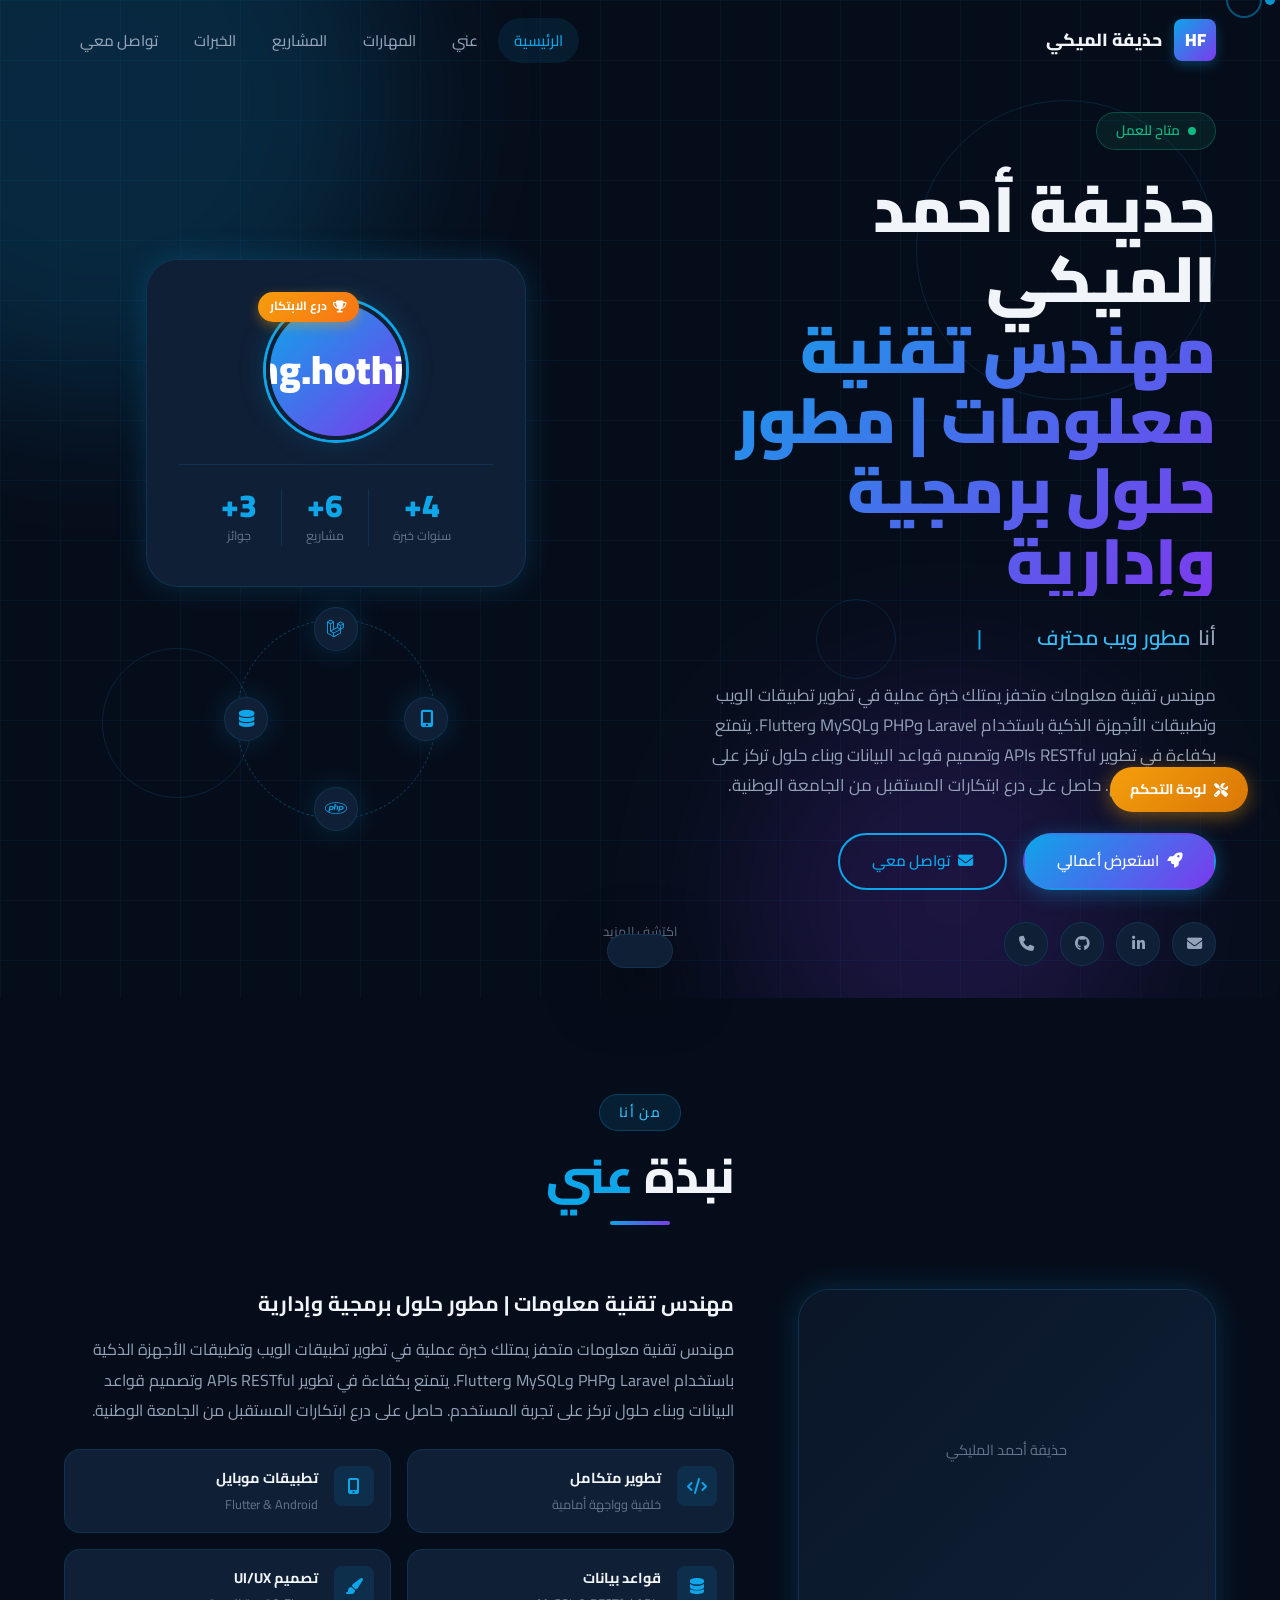
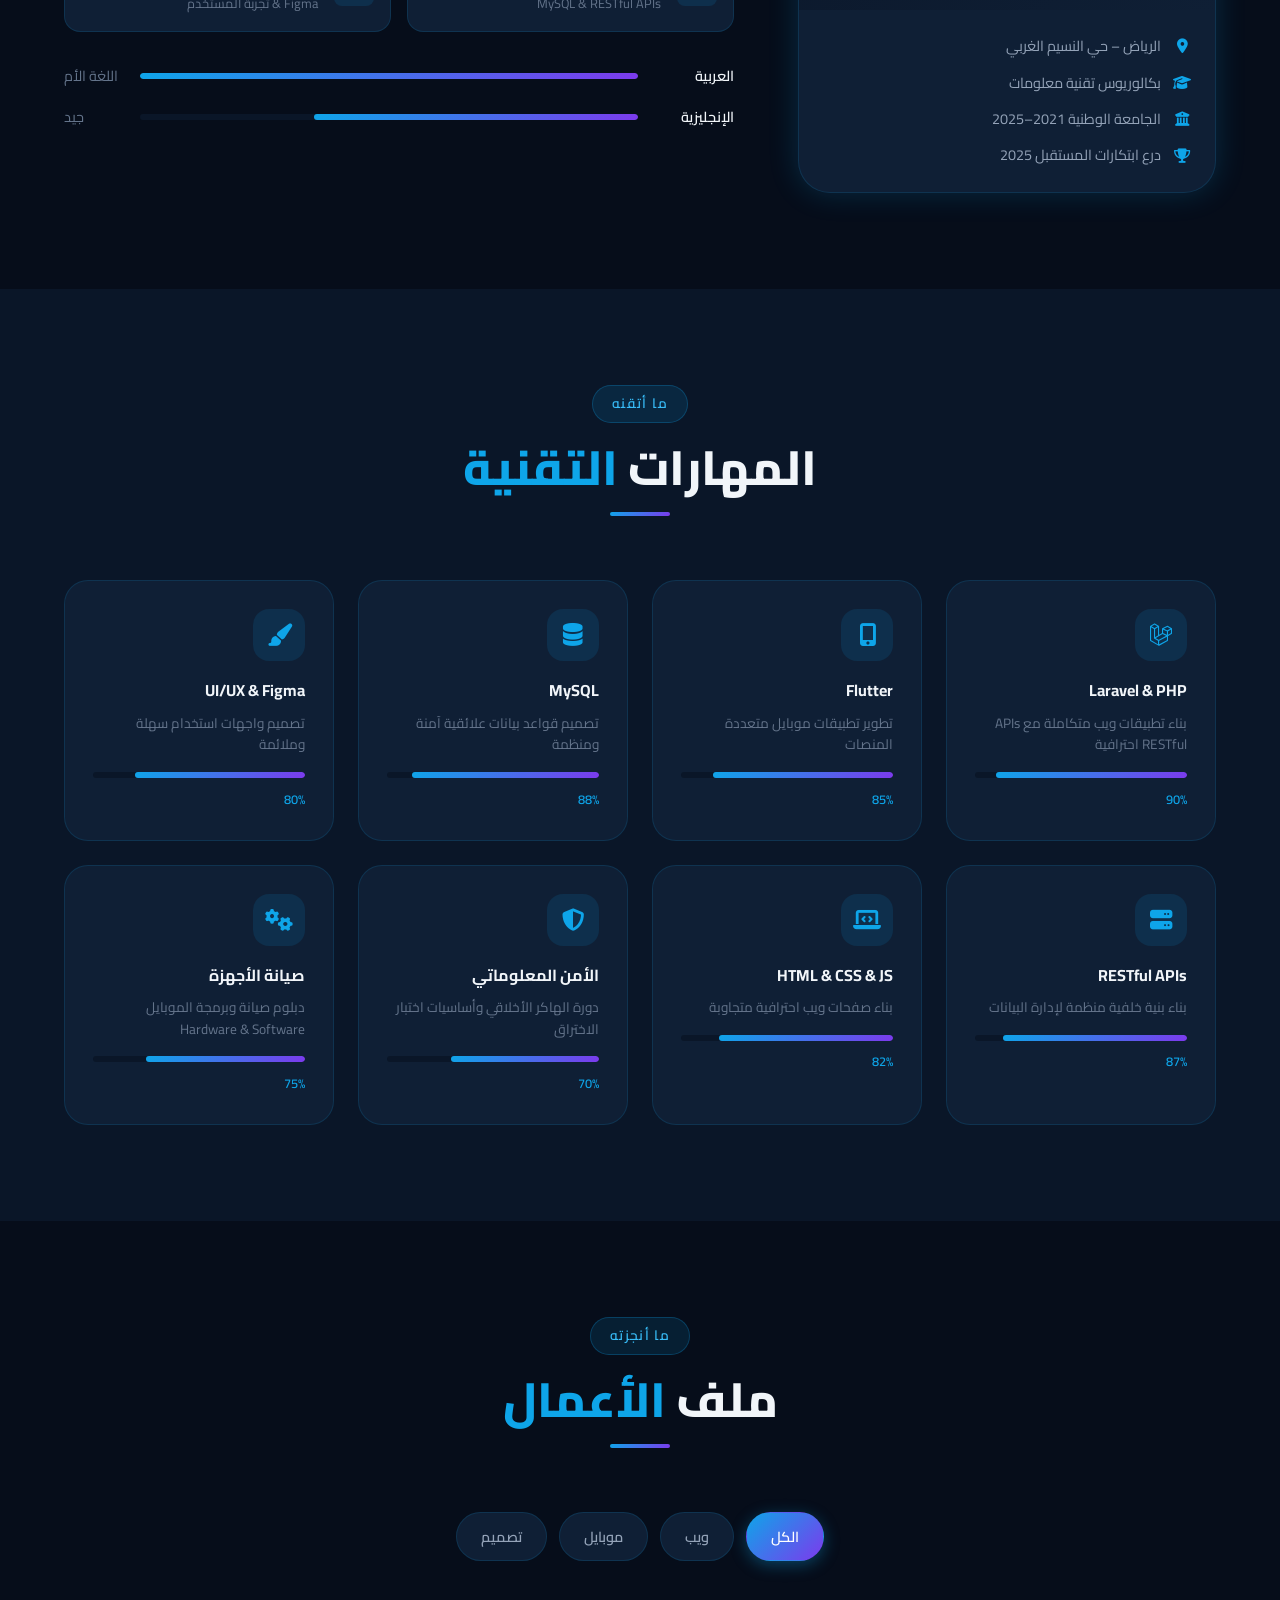
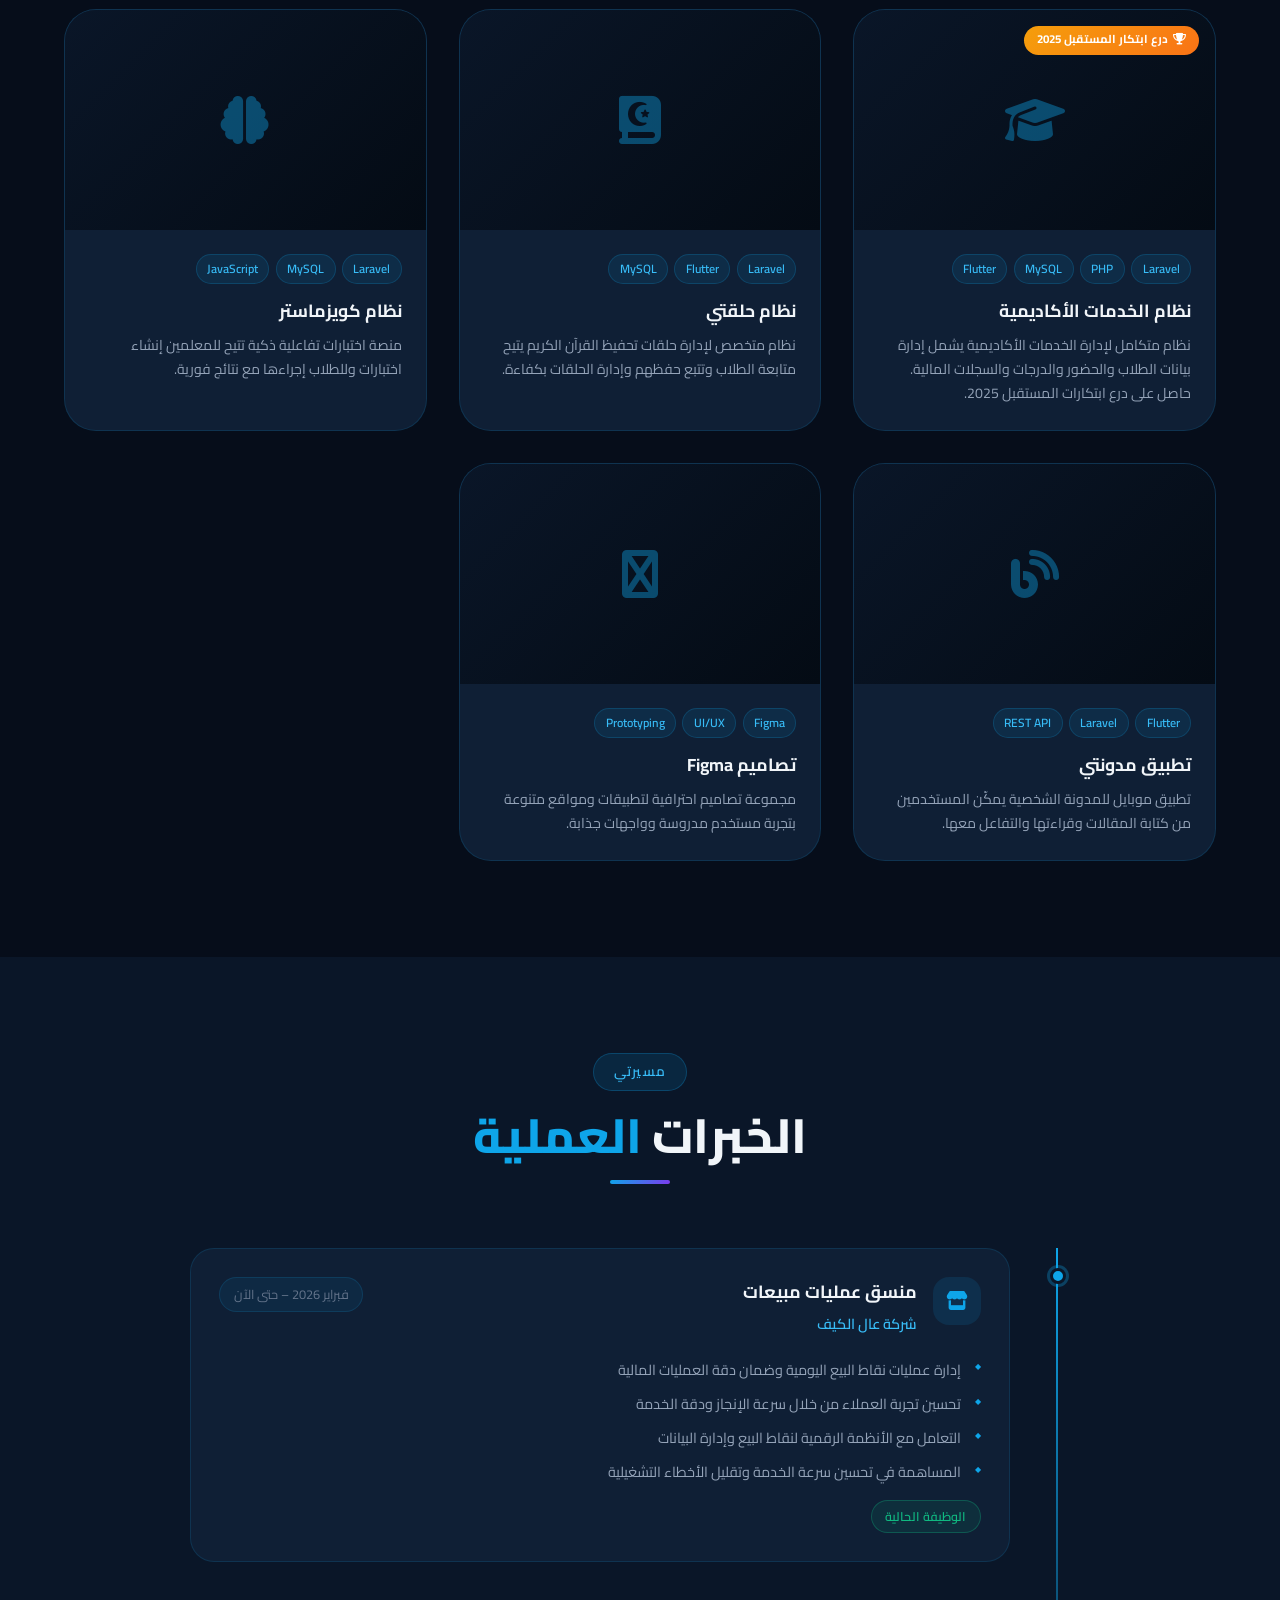
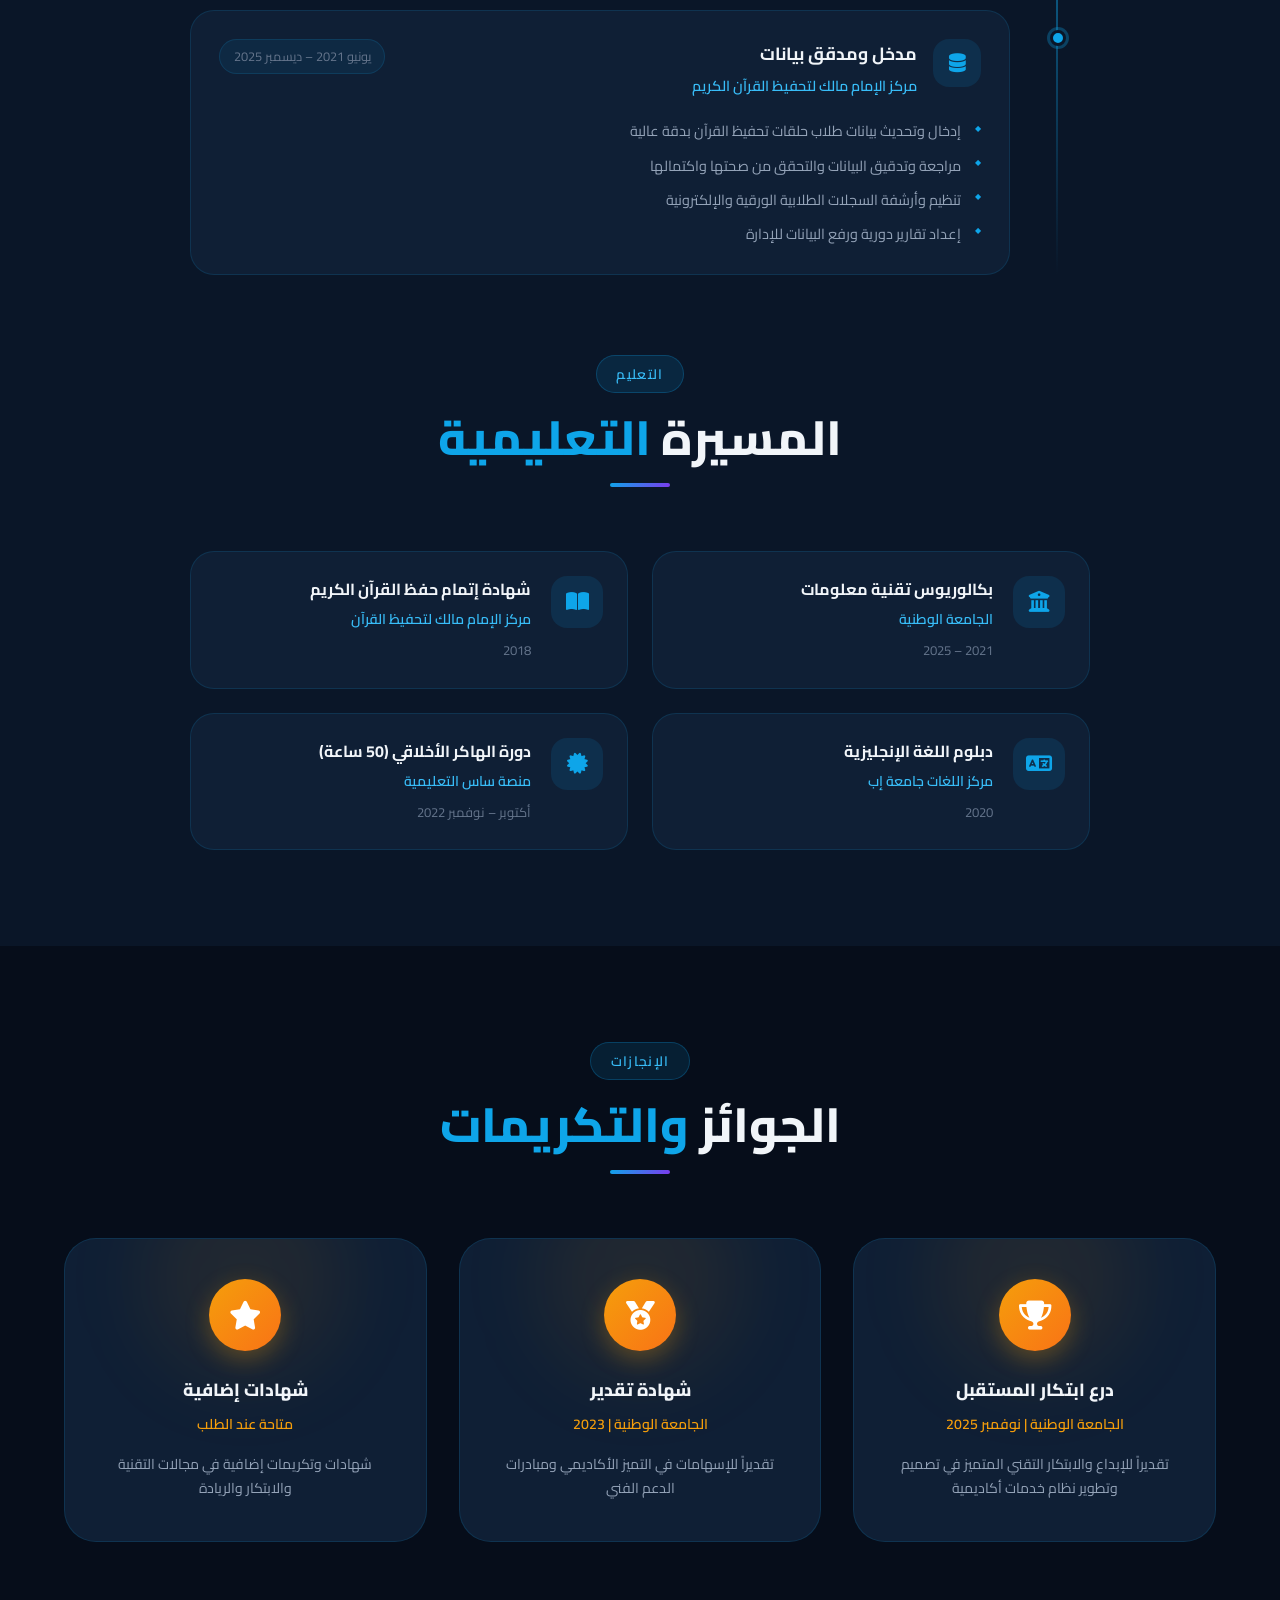
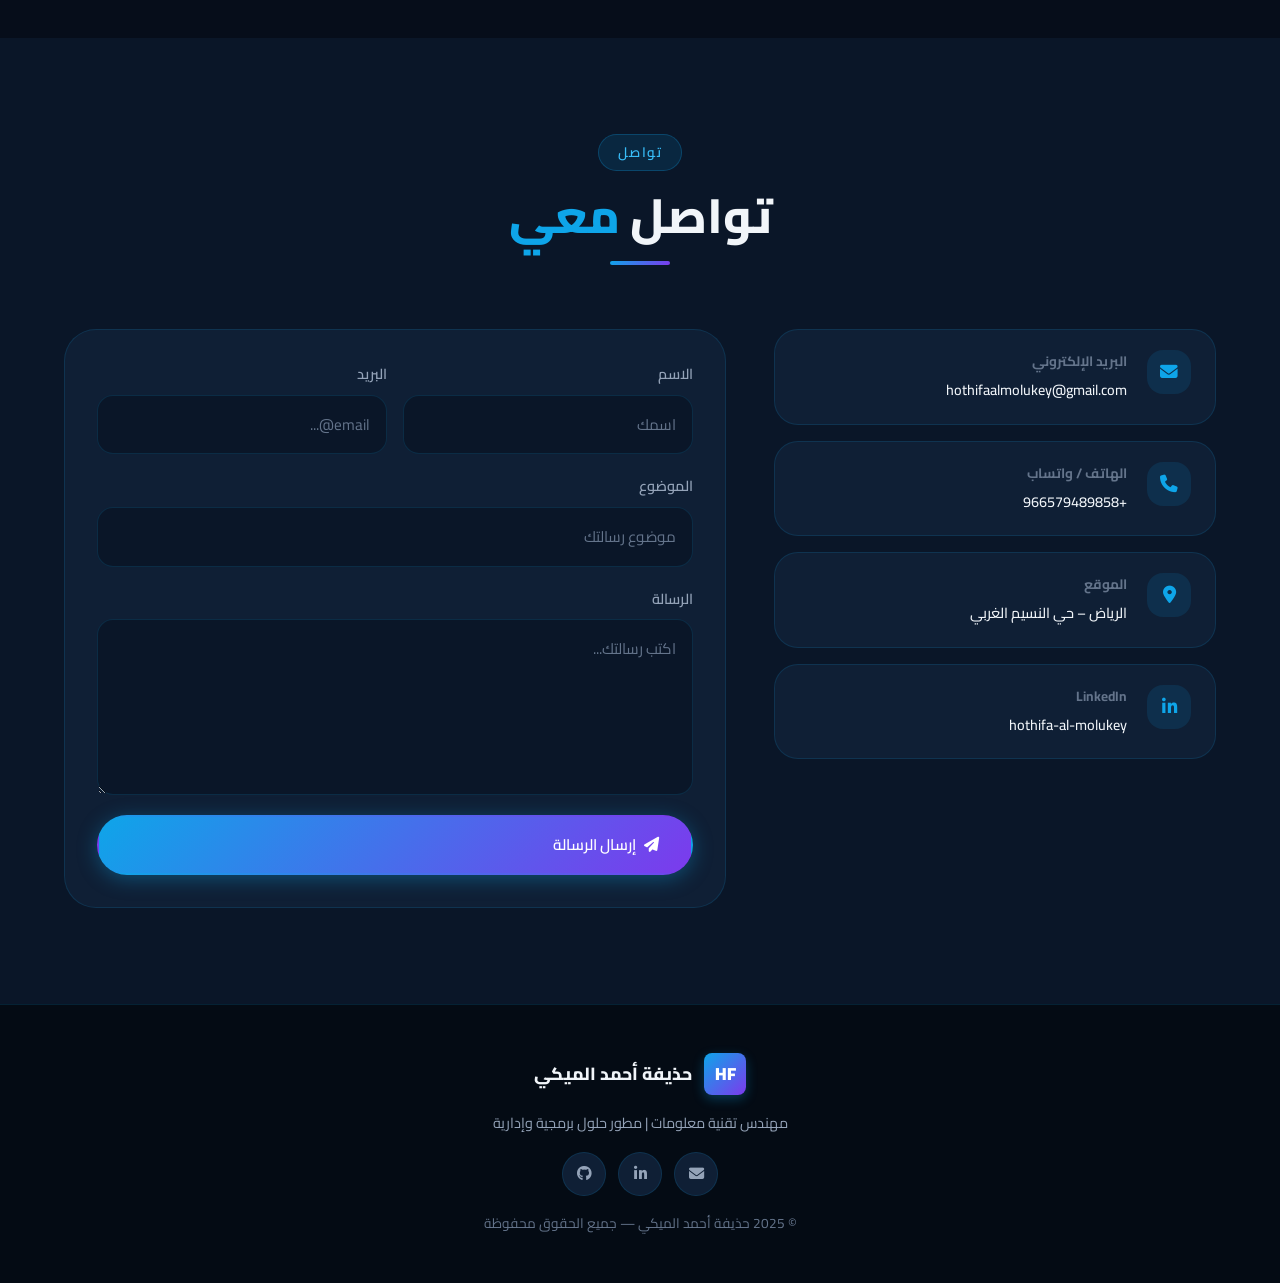
==== index.html @ 49a82dc6 "Update index.html" ====
<!DOCTYPE html>
<html lang="ar" dir="rtl">
<head>
  <meta charset="UTF-8" />
  <meta name="viewport" content="width=device-width, initial-scale=1.0" />
  <title>حذيفة أحمد الميكي | مهندس تقنية معلومات</title>
  <meta name="description" content="مهندس تقنية معلومات — مطور Laravel وFlutter وMySQL" />
  <link rel="preconnect" href="https://fonts.googleapis.com">
  <link rel="preconnect" href="https://fonts.gstatic.com" crossorigin>
  <link href="https://fonts.googleapis.com/css2?family=Cairo:wght@300;400;500;600;700;900&family=Tajawal:wght@300;400;500;700;800&display=swap" rel="stylesheet">
  <link rel="stylesheet" href="https://cdnjs.cloudflare.com/ajax/libs/font-awesome/6.5.0/css/all.min.css" />
  <link rel="stylesheet" href="css/reset.css" />
  <link rel="stylesheet" href="css/variables.css" />
  <link rel="stylesheet" href="css/layout.css" />
  <link rel="stylesheet" href="css/components.css" />
  <link rel="stylesheet" href="css/animations.css" />
  <link rel="stylesheet" href="css/responsive.css" />
</head>
<body>

<div class="cursor" id="cursor"></div>
<div class="cursor-follower" id="cursorFollower"></div>

<div class="loader" id="loader">
  <div class="loader-inner">
    <div class="loader-logo">Eng.Hothifa Almolukey</div>
    <div class="loader-bar"><div class="loader-progress"></div></div>
    <p class="loader-text">جاري التحميل...</p>
  </div>
</div>

<!-- NAVBAR -->
<nav class="navbar" id="navbar">
  <div class="nav-container">
    <a href="#home" class="nav-logo">
      <span class="logo-icon">HF</span>
      <span class="logo-text">حذيفة الميكي</span>
    </a>
    <ul class="nav-links" id="navLinks">
      <li><a href="#home"       class="nav-link active" data-section="home">الرئيسية</a></li>
      <li><a href="#about"      class="nav-link" data-section="about">عني</a></li>
      <li><a href="#skills"     class="nav-link" data-section="skills">المهارات</a></li>
      <li><a href="#projects"   class="nav-link" data-section="projects">المشاريع</a></li>
      <li><a href="#experience" class="nav-link" data-section="experience">الخبرات</a></li>
      <li><a href="#contact"    class="nav-link" data-section="contact">تواصل معي</a></li>
    </ul>
    <button class="hamburger" id="hamburger" aria-label="القائمة">
      <span></span><span></span><span></span>
    </button>
  </div>
</nav>

<!-- HERO -->
<section class="hero" id="home">
  <div class="hero-bg">
    <div class="hero-grid"></div>
    <div class="hero-glow glow-1"></div>
    <div class="hero-glow glow-2"></div>
    <div class="floating-shapes">
      <div class="shape shape-1"></div><div class="shape shape-2"></div><div class="shape shape-3"></div>
    </div>
  </div>
  <div class="hero-content container">
    <div class="hero-text">
      <div class="hero-badge reveal-up"><span class="badge-dot"></span> متاح للعمل</div>
      <h1 class="hero-title reveal-up delay-1">
        <span id="heroName">حذيفة أحمد المليكي</span><br/>
        <span class="title-accent" id="heroTitle">مهندس تقنية معلومات</span>
      </h1>
      <div class="hero-role reveal-up delay-2">
        <span class="role-prefix">أنا</span>
        <span class="role-text" id="typedText"></span>
        <span class="role-cursor">|</span>
      </div>
      <p class="hero-desc reveal-up delay-3" id="heroBio">مهندس تقنية معلومات متحفز...</p>
      <div class="hero-actions reveal-up delay-4">
        <a href="#projects" class="btn btn-primary"><i class="fas fa-rocket"></i> استعرض أعمالي</a>
        <a href="#contact"  class="btn btn-outline"><i class="fas fa-envelope"></i> تواصل معي</a>
      </div>
      <div class="hero-socials reveal-up delay-5">
        <a id="heroEmailLink" href="#" class="social-link" title="البريد"><i class="fas fa-envelope"></i></a>
        <a id="heroLinkedIn"  href="#" class="social-link" target="_blank" title="LinkedIn"><i class="fab fa-linkedin-in"></i></a>
        <a href="https://github.com/Hothifa2001" class="social-link" target="_blank" title="GitHub"><i class="fab fa-github"></i></a>
        <a id="heroPhoneLink" href="#" class="social-link" title="الهاتف"><i class="fas fa-phone"></i></a>
      </div>
    </div>
    <div class="hero-visual reveal-right delay-2">
      <div class="profile-card">
        <div class="profile-photo-wrapper">
          <div class="profile-photo" id="profilePhoto">
            <span class="profile-initials">Eng.hothifa</span>
          </div>
          <div class="profile-badge-award"><i class="fas fa-trophy"></i><span>درع الابتكار</span></div>
        </div>
        <div class="profile-card-info">
          <div class="stat-item"><span class="stat-num" data-count="exp">0</span><span class="stat-label">سنوات خبرة</span></div>
          <div class="stat-divider"></div>
          <div class="stat-item"><span class="stat-num" data-count="proj">0</span><span class="stat-label">مشاريع</span></div>
          <div class="stat-divider"></div>
          <div class="stat-item"><span class="stat-num" data-count="aw">0</span><span class="stat-label">جوائز</span></div>
        </div>
      </div>
      <div class="tech-orbit">
        <div class="orbit-ring">
          <div class="orbit-item" style="--i:0"><i class="fab fa-laravel"></i></div>
          <div class="orbit-item" style="--i:1"><i class="fas fa-mobile-alt"></i></div>
          <div class="orbit-item" style="--i:2"><i class="fab fa-php"></i></div>
          <div class="orbit-item" style="--i:3"><i class="fas fa-database"></i></div>
        </div>
      </div>
    </div>
  </div>
  <a href="#about" class="scroll-down"><span>اكتشف المزيد</span><i class="fas fa-chevron-down"></i></a>
</section>

<!-- ABOUT -->
<section class="about section" id="about">
  <div class="container">
    <div class="section-header reveal-up">
      <span class="section-tag">من أنا</span>
      <h2 class="section-title">نبذة <span class="accent">عني</span></h2>
      <div class="section-line"></div>
    </div>
    <div class="about-grid">
      <div class="about-image-col reveal-right">
        <div class="about-image-card">
          <div class="about-img-placeholder" id="aboutPhotoDisplay">
            <span>حذيفة أحمد المليكي</span>
          </div>
          <div class="about-card-info">
            <div class="info-row"><i class="fas fa-map-marker-alt"></i> <span id="aboutLocation">الرياض</span></div>
            <div class="info-row"><i class="fas fa-graduation-cap"></i> بكالوريوس تقنية معلومات</div>
            <div class="info-row"><i class="fas fa-university"></i> الجامعة الوطنية 2021–2025</div>
            <div class="info-row"><i class="fas fa-trophy"></i> درع ابتكارات المستقبل 2025</div>
          </div>
        </div>
      </div>
      <div class="about-text-col reveal-up">
        <h3 class="about-subtitle" id="aboutTitle">مهندس تقنية معلومات</h3>
        <p class="about-desc" id="aboutBio">...</p>
        <div class="about-highlights">
          <div class="highlight-item"><div class="highlight-icon"><i class="fas fa-code"></i></div><div><h4>تطوير متكامل</h4><p>خلفية وواجهة أمامية</p></div></div>
          <div class="highlight-item"><div class="highlight-icon"><i class="fas fa-mobile-alt"></i></div><div><h4>تطبيقات موبايل</h4><p>Flutter & Android</p></div></div>
          <div class="highlight-item"><div class="highlight-icon"><i class="fas fa-database"></i></div><div><h4>قواعد بيانات</h4><p>MySQL & RESTful APIs</p></div></div>
          <div class="highlight-item"><div class="highlight-icon"><i class="fas fa-paint-brush"></i></div><div><h4>تصميم UI/UX</h4><p>Figma & تجربة المستخدم</p></div></div>
        </div>
        <div class="about-languages">
          <div class="lang-item"><span>العربية</span><div class="lang-bar"><div class="lang-fill" style="width:100%"></div></div><span>اللغة الأم</span></div>
          <div class="lang-item"><span>الإنجليزية</span><div class="lang-bar"><div class="lang-fill" style="width:65%"></div></div><span>جيد</span></div>
        </div>
      </div>
    </div>
  </div>
</section>

<!-- SKILLS -->
<section class="skills section section-dark" id="skills">
  <div class="container">
    <div class="section-header reveal-up">
      <span class="section-tag">ما أتقنه</span>
      <h2 class="section-title">المهارات <span class="accent">التقنية</span></h2>
      <div class="section-line"></div>
    </div>
    <div class="skills-grid" id="skillsGrid"><!-- يُبنى ديناميكياً --></div>
  </div>
</section>

<!-- PROJECTS -->
<section class="projects section" id="projects">
  <div class="container">
    <div class="section-header reveal-up">
      <span class="section-tag">ما أنجزته</span>
      <h2 class="section-title">ملف <span class="accent">الأعمال</span></h2>
      <div class="section-line"></div>
    </div>
    <div class="projects-filter reveal-up">
      <button class="filter-btn active" data-filter="all">الكل</button>
      <button class="filter-btn" data-filter="web">ويب</button>
      <button class="filter-btn" data-filter="mobile">موبايل</button>
      <button class="filter-btn" data-filter="design">تصميم</button>
    </div>
    <div class="projects-grid" id="projectsGrid"><!-- يُبنى ديناميكياً --></div>
  </div>
</section>

<!-- EXPERIENCE -->
<section class="experience section section-dark" id="experience">
  <div class="container">
    <div class="section-header reveal-up">
      <span class="section-tag">مسيرتي</span>
      <h2 class="section-title">الخبرات <span class="accent">العملية</span></h2>
      <div class="section-line"></div>
    </div>
    <div class="timeline" id="timelineEl"><!-- يُبنى ديناميكياً --></div>
    <div class="section-header reveal-up" style="margin-top:5rem">
      <span class="section-tag">التعليم</span>
      <h2 class="section-title">المسيرة <span class="accent">التعليمية</span></h2>
      <div class="section-line"></div>
    </div>
    <div class="education-grid" id="educationGrid"><!-- يُبنى ديناميكياً --></div>
  </div>
</section>

<!-- AWARDS -->
<section class="awards section" id="awards">
  <div class="container">
    <div class="section-header reveal-up">
      <span class="section-tag">الإنجازات</span>
      <h2 class="section-title">الجوائز <span class="accent">والتكريمات</span></h2>
      <div class="section-line"></div>
    </div>
    <div class="awards-grid" id="awardsGrid"><!-- يُبنى ديناميكياً --></div>
  </div>
</section>

<!-- CONTACT -->
<section class="contact section section-dark" id="contact">
  <div class="container">
    <div class="section-header reveal-up">
      <span class="section-tag">تواصل</span>
      <h2 class="section-title">تواصل <span class="accent">معي</span></h2>
      <div class="section-line"></div>
    </div>
    <div class="contact-grid">
      <div class="contact-info reveal-right">
        <div class="contact-card">
          <a id="contactEmailLink" href="#" class="contact-item">
            <div class="contact-item-icon"><i class="fas fa-envelope"></i></div>
            <div><h4>البريد الإلكتروني</h4><span id="contactEmail">—</span></div>
          </a>
          <a id="contactPhoneLink" href="#" class="contact-item">
            <div class="contact-item-icon"><i class="fas fa-phone"></i></div>
            <div><h4>الهاتف / واتساب</h4><span id="contactPhone">—</span></div>
          </a>
          <div class="contact-item">
            <div class="contact-item-icon"><i class="fas fa-map-marker-alt"></i></div>
            <div><h4>الموقع</h4><span id="contactLocation">—</span></div>
          </div>
          <a id="contactLinkedIn" href="#" target="_blank" class="contact-item">
            <div class="contact-item-icon"><i class="fab fa-linkedin-in"></i></div>
            <div><h4>LinkedIn</h4><span>hothifa-al-molukey</span></div>
          </a>
        </div>
      </div>
      <div class="contact-form-wrapper reveal-up">
        <form class="contact-form" onsubmit="handleFormSubmit(event)">
          <div class="form-row">
            <div class="form-group"><label>الاسم</label><input type="text" placeholder="اسمك" required /></div>
            <div class="form-group"><label>البريد</label><input type="email" placeholder="email@..." required /></div>
          </div>
          <div class="form-group"><label>الموضوع</label><input type="text" placeholder="موضوع رسالتك" required /></div>
          <div class="form-group"><label>الرسالة</label><textarea rows="5" placeholder="اكتب رسالتك..." required></textarea></div>
          <button type="submit" class="btn btn-primary w-full"><i class="fas fa-paper-plane"></i> إرسال الرسالة</button>
        </form>
      </div>
    </div>
  </div>
</section>

<!-- FOOTER -->
<footer class="footer">
  <div class="container">
    <div class="footer-content">
      <div class="footer-brand"><span class="logo-icon">HF</span> <span id="footerName">حذيفة أحمد الميكي</span></div>
      <p class="footer-tagline" id="footerTitle">مهندس تقنية معلومات</p>
      <div class="footer-socials">
        <a id="heroEmailLink2" href="hothifaalmolukey@gmail.com" class="social-link"><i class="fas fa-envelope"></i></a>
        <a id="footerLinkedIn" href="#" target="_blank" class="social-link"><i class="fab fa-linkedin-in"></i></a>
        <a href="https://github.com/Hothifa2001" target="_blank" class="social-link"><i class="fab fa-github"></i></a>
      </div>
      <p class="footer-copy">© 2025 حذيفة أحمد الميكي — جميع الحقوق محفوظة</p>
    </div>
  </div>
</footer>

<!-- VIEW MODAL (عرض تفاصيل المشروع مع معرض صور) -->
<div class="modal-overlay" id="viewModal">
  <div class="modal-box">
    <button class="modal-close" onclick="closeViewModal()"><i class="fas fa-times"></i></button>
    <div id="viewModalContent"></div>
  </div>
</div>

<div class="toast" id="toast"></div>

<!-- ===== زر الانتقال للوحة التحكم (احذفه بعد الانتهاء) ===== -->
<a href="index_manager.html" id="mgrFloatingBtn" title="لوحة التحكم">
  <i class="fas fa-tools"></i>
  <span>لوحة التحكم</span>
</a>
<style>
  #mgrFloatingBtn {
    position: fixed;
    bottom: 5.5rem;
    right: 2rem;
    display: flex;
    align-items: center;
    gap: .5rem;
    background: linear-gradient(135deg, #f59e0b, #d97706);
    color: white;
    padding: .65rem 1.25rem;
    border-radius: 999px;
    font-family: 'Cairo', sans-serif;
    font-weight: 700;
    font-size: .88rem;
    text-decoration: none;
    box-shadow: 0 4px 20px rgba(245,158,11,.45);
    z-index: 9990;
    transition: transform .25s, box-shadow .25s;
    animation: mgrPulse 2.5s infinite;
  }
  #mgrFloatingBtn:hover {
    transform: translateY(-3px) scale(1.04);
    box-shadow: 0 8px 28px rgba(245,158,11,.6);
  }
  @keyframes mgrPulse {
    0%,100% { box-shadow: 0 4px 20px rgba(245,158,11,.45); }
    50%      { box-shadow: 0 4px 32px rgba(245,158,11,.75); }
  }
</style>

<script src="js/utils.js"></script>
<script src="js/storage.js"></script>
<script src="js/animations.js"></script>
<script src="js/viewer.js"></script>
</body>
</html>
---- css/variables.css ----
/* ===== DESIGN TOKENS ===== */
:root {
  /* Colors */
  --primary:        #0ea5e9;
  --primary-dark:   #0284c7;
  --primary-light:  #38bdf8;
  --accent:         #f59e0b;
  --accent-dark:    #d97706;
  --success:        #10b981;
  --danger:         #ef4444;

  /* Backgrounds */
  --bg-primary:     #060d1a;
  --bg-secondary:   #0a1628;
  --bg-card:        #0f1f35;
  --bg-card-hover:  #142540;
  --bg-dark:        #040b14;

  /* Text */
  --text-primary:   #f1f5f9;
  --text-secondary: #94a3b8;
  --text-muted:     #64748b;

  /* Borders */
  --border:         rgba(14,165,233,0.15);
  --border-hover:   rgba(14,165,233,0.4);

  /* Shadows */
  --shadow-sm:      0 2px 8px rgba(0,0,0,0.3);
  --shadow-md:      0 8px 32px rgba(0,0,0,0.4);
  --shadow-lg:      0 20px 60px rgba(0,0,0,0.5);
  --shadow-glow:    0 0 30px rgba(14,165,233,0.2);
  --shadow-glow-lg: 0 0 60px rgba(14,165,233,0.15);

  /* Spacing */
  --section-py:     6rem;
  --container-max:  1200px;

  /* Radius */
  --radius-sm:      8px;
  --radius-md:      16px;
  --radius-lg:      24px;
  --radius-xl:      32px;
  --radius-full:    9999px;

  /* Transitions */
  --transition:     0.3s ease;
  --transition-slow: 0.6s cubic-bezier(0.16, 1, 0.3, 1);

  /* Gradients */
  --gradient-primary: linear-gradient(135deg, var(--primary) 0%, #7c3aed 100%);
  --gradient-accent:  linear-gradient(135deg, var(--accent) 0%, #f97316 100%);
  --gradient-card:    linear-gradient(135deg, var(--bg-card) 0%, var(--bg-secondary) 100%);
}
---- css/layout.css ----
/* ===== LAYOUT ===== */
.container {
  max-width: var(--container-max);
  margin: 0 auto;
  padding: 0 1.5rem;
}

.section {
  padding: var(--section-py) 0;
  position: relative;
}

.section-dark {
  background: var(--bg-secondary);
}

/* Section Headers */
.section-header {
  text-align: center;
  margin-bottom: 4rem;
}

.section-tag {
  display: inline-block;
  background: rgba(14,165,233,0.12);
  color: var(--primary-light);
  font-size: 0.85rem;
  font-weight: 600;
  letter-spacing: 0.1em;
  padding: 0.4rem 1.2rem;
  border-radius: var(--radius-full);
  border: 1px solid rgba(14,165,233,0.25);
  margin-bottom: 1rem;
  text-transform: uppercase;
}

.section-title {
  font-size: clamp(2rem, 4vw, 3rem);
  font-weight: 800;
  color: var(--text-primary);
  line-height: 1.2;
  margin-bottom: 1rem;
}

.section-title .accent {
  color: var(--primary);
}

.section-line {
  width: 60px;
  height: 4px;
  background: var(--gradient-primary);
  border-radius: var(--radius-full);
  margin: 0 auto;
}

.section-desc {
  color: var(--text-secondary);
  font-size: 1.05rem;
  margin-top: 1rem;
}

/* Navbar */
.navbar {
  position: fixed;
  top: 0;
  right: 0;
  left: 0;
  z-index: 1000;
  padding: 1.2rem 0;
  transition: var(--transition);
}

.navbar.scrolled {
  background: rgba(6,13,26,0.95);
  backdrop-filter: blur(20px);
  border-bottom: 1px solid var(--border);
  padding: 0.8rem 0;
  box-shadow: var(--shadow-md);
}

.nav-container {
  max-width: var(--container-max);
  margin: 0 auto;
  padding: 0 1.5rem;
  display: flex;
  align-items: center;
  justify-content: space-between;
  gap: 2rem;
}

.nav-logo {
  display: flex;
  align-items: center;
  gap: 0.75rem;
  font-weight: 800;
  font-size: 1.1rem;
  color: var(--text-primary);
  transition: var(--transition);
}

.nav-logo:hover { color: var(--primary); }

.logo-icon {
  width: 42px;
  height: 42px;
  background: var(--gradient-primary);
  border-radius: var(--radius-sm);
  display: flex;
  align-items: center;
  justify-content: center;
  font-size: 1.1rem;
  font-weight: 900;
  color: white;
  box-shadow: 0 4px 12px rgba(14,165,233,0.3);
}

.nav-links {
  display: flex;
  align-items: center;
  gap: 0.25rem;
}

.nav-link {
  padding: 0.5rem 1rem;
  border-radius: var(--radius-full);
  font-weight: 500;
  font-size: 0.95rem;
  color: var(--text-secondary);
  transition: var(--transition);
  position: relative;
}

.nav-link:hover,
.nav-link.active {
  color: var(--primary);
  background: rgba(14,165,233,0.1);
}

.hamburger {
  display: none;
  flex-direction: column;
  gap: 5px;
  padding: 0.5rem;
  border-radius: var(--radius-sm);
  background: var(--bg-card);
  border: 1px solid var(--border);
}

.hamburger span {
  display: block;
  width: 22px;
  height: 2px;
  background: var(--text-primary);
  border-radius: 2px;
  transition: var(--transition);
}

.hamburger.open span:nth-child(1) { transform: rotate(45deg) translate(5px, 5px); }
.hamburger.open span:nth-child(2) { opacity: 0; }
.hamburger.open span:nth-child(3) { transform: rotate(-45deg) translate(5px, -5px); }

/* Hero */
.hero {
  min-height: 100vh;
  display: flex;
  align-items: center;
  position: relative;
  overflow: hidden;
  padding-top: 80px;
}

.hero-bg {
  position: absolute;
  inset: 0;
  z-index: 0;
  background: var(--bg-primary);
}

.hero-grid {
  position: absolute;
  inset: 0;
  background-image:
    linear-gradient(rgba(14,165,233,0.05) 1px, transparent 1px),
    linear-gradient(90deg, rgba(14,165,233,0.05) 1px, transparent 1px);
  background-size: 60px 60px;
}

.hero-glow {
  position: absolute;
  border-radius: 50%;
  filter: blur(80px);
  opacity: 0.18;
}

.hero-glow.glow-1 {
  width: 600px;
  height: 600px;
  background: var(--primary);
  top: -200px;
  left: -200px;
}

.hero-glow.glow-2 {
  width: 400px;
  height: 400px;
  background: #7c3aed;
  bottom: -100px;
  right: 10%;
}

.hero-content {
  position: relative;
  z-index: 1;
  display: grid;
  grid-template-columns: 1fr 1fr;
  gap: 4rem;
  align-items: center;
  padding-top: 2rem;
  padding-bottom: 2rem;
}

/* About Grid */
.about-grid {
  display: grid;
  grid-template-columns: 1fr 1.6fr;
  gap: 4rem;
  align-items: start;
}

/* Skills Grid */
.skills-grid {
  display: grid;
  grid-template-columns: repeat(4, 1fr);
  gap: 1.5rem;
}

/* Projects Grid */
.projects-grid {
  display: grid;
  grid-template-columns: repeat(3, 1fr);
  gap: 2rem;
}

/* Timeline */
.timeline {
  position: relative;
  max-width: 900px;
  margin: 0 auto;
}

.timeline::before {
  content: '';
  position: absolute;
  right: 32px;
  top: 0;
  bottom: 0;
  width: 2px;
  background: linear-gradient(to bottom, var(--primary), transparent);
}

.timeline-item {
  position: relative;
  padding-right: 80px;
  margin-bottom: 3rem;
}

.timeline-dot {
  position: absolute;
  right: 24px;
  top: 20px;
  width: 16px;
  height: 16px;
  border-radius: 50%;
  background: var(--primary);
  border: 3px solid var(--bg-secondary);
  box-shadow: 0 0 0 3px rgba(14,165,233,0.3);
  z-index: 1;
}

/* Education Grid */
.education-grid {
  display: grid;
  grid-template-columns: repeat(2, 1fr);
  gap: 1.5rem;
  max-width: 900px;
  margin: 0 auto;
}

/* Awards Grid */
.awards-grid {
  display: grid;
  grid-template-columns: repeat(3, 1fr);
  gap: 2rem;
}

/* Contact Grid */
.contact-grid {
  display: grid;
  grid-template-columns: 1fr 1.5fr;
  gap: 3rem;
  align-items: start;
}

/* Footer */
.footer {
  background: var(--bg-dark);
  padding: 3rem 0;
  border-top: 1px solid var(--border);
}

.footer-content {
  display: flex;
  flex-direction: column;
  align-items: center;
  gap: 1rem;
  text-align: center;
}

.footer-brand {
  display: flex;
  align-items: center;
  gap: 0.75rem;
  font-weight: 800;
  font-size: 1.1rem;
}

.footer-tagline {
  color: var(--text-secondary);
  font-size: 0.9rem;
}

.footer-copy {
  color: var(--text-muted);
  font-size: 0.85rem;
}

/* Modal */
.modal-overlay {
  position: fixed;
  inset: 0;
  background: rgba(0,0,0,0.85);
  backdrop-filter: blur(8px);
  z-index: 2000;
  display: flex;
  align-items: center;
  justify-content: center;
  padding: 1.5rem;
  opacity: 0;
  pointer-events: none;
  transition: opacity var(--transition);
}

.modal-overlay.active {
  opacity: 1;
  pointer-events: all;
}

.modal-box {
  background: var(--bg-card);
  border: 1px solid var(--border);
  border-radius: var(--radius-xl);
  padding: 2.5rem;
  max-width: 700px;
  width: 100%;
  max-height: 90vh;
  overflow-y: auto;
  position: relative;
  transform: translateY(20px);
  transition: transform var(--transition);
}

.modal-overlay.active .modal-box {
  transform: translateY(0);
}

.modal-close {
  position: absolute;
  top: 1.5rem;
  left: 1.5rem;
  width: 36px;
  height: 36px;
  border-radius: 50%;
  background: rgba(255,255,255,0.05);
  border: 1px solid var(--border);
  color: var(--text-secondary);
  display: flex;
  align-items: center;
  justify-content: center;
  transition: var(--transition);
  font-size: 1rem;
}

.modal-close:hover {
  background: var(--danger);
  color: white;
  border-color: var(--danger);
}

.modal-title {
  font-size: 1.5rem;
  font-weight: 700;
  color: var(--text-primary);
  margin-bottom: 1.5rem;
}

/* Utility */
.w-full { width: 100%; }
.accent { color: var(--primary); }
---- css/components.css ----
/* ===== COMPONENTS ===== */

/* Cursor */
.cursor,
.cursor-follower {
  position: fixed;
  border-radius: 50%;
  pointer-events: none;
  z-index: 9999;
  mix-blend-mode: difference;
}

.cursor {
  width: 10px;
  height: 10px;
  background: var(--primary);
  transform: translate(-50%, -50%);
  transition: transform 0.1s;
}

.cursor-follower {
  width: 36px;
  height: 36px;
  border: 2px solid rgba(14,165,233,0.5);
  transform: translate(-50%, -50%);
  transition: transform 0.15s ease, width 0.3s, height 0.3s;
}

/* Loader */
.loader {
  position: fixed;
  inset: 0;
  background: var(--bg-dark);
  z-index: 9998;
  display: flex;
  align-items: center;
  justify-content: center;
  transition: opacity 0.5s, visibility 0.5s;
}

.loader.hidden {
  opacity: 0;
  visibility: hidden;
}

.loader-inner {
  text-align: center;
}

.loader-logo {
  font-size: 3rem;
  font-weight: 900;
  color: var(--primary);
  margin-bottom: 2rem;
  animation: pulse 1.5s infinite;
}

.loader-bar {
  width: 200px;
  height: 4px;
  background: rgba(255,255,255,0.1);
  border-radius: var(--radius-full);
  overflow: hidden;
  margin: 0 auto 1rem;
}

.loader-progress {
  height: 100%;
  background: var(--gradient-primary);
  border-radius: var(--radius-full);
  animation: loading 2s ease forwards;
}

.loader-text {
  color: var(--text-muted);
  font-size: 0.9rem;
}

/* Floating Shapes */
.floating-shapes { position: absolute; inset: 0; overflow: hidden; pointer-events: none; }

.shape {
  position: absolute;
  border-radius: 50%;
  border: 1px solid rgba(14,165,233,0.15);
}

.shape-1 { width: 300px; height: 300px; top: 10%; right: 5%; animation: floatShape 8s infinite; }
.shape-2 { width: 150px; height: 150px; bottom: 20%; left: 8%; animation: floatShape 6s infinite reverse; }
.shape-3 { width: 80px; height: 80px; top: 60%; right: 30%; animation: floatShape 5s infinite 1s; }

/* Buttons */
.btn {
  display: inline-flex;
  align-items: center;
  gap: 0.5rem;
  padding: 0.85rem 2rem;
  border-radius: var(--radius-full);
  font-weight: 600;
  font-size: 0.95rem;
  transition: var(--transition);
  position: relative;
  overflow: hidden;
  cursor: pointer;
  border: 2px solid transparent;
}

.btn-primary {
  background: var(--gradient-primary);
  color: white;
  border-color: transparent;
  box-shadow: 0 4px 20px rgba(14,165,233,0.35);
}

.btn-primary:hover {
  transform: translateY(-2px);
  box-shadow: 0 8px 30px rgba(14,165,233,0.5);
}

.btn-outline {
  background: transparent;
  color: var(--primary);
  border-color: var(--primary);
}

.btn-outline:hover {
  background: var(--primary);
  color: white;
  transform: translateY(-2px);
}

/* Hero Text */
.hero-badge {
  display: inline-flex;
  align-items: center;
  gap: 0.5rem;
  background: rgba(16,185,129,0.1);
  border: 1px solid rgba(16,185,129,0.3);
  color: var(--success);
  padding: 0.4rem 1.2rem;
  border-radius: var(--radius-full);
  font-size: 0.85rem;
  font-weight: 600;
  margin-bottom: 1.5rem;
}

.badge-dot {
  width: 8px;
  height: 8px;
  background: var(--success);
  border-radius: 50%;
  animation: pulse 1.5s infinite;
}

.hero-title {
  font-size: clamp(2.5rem, 5vw, 4.5rem);
  font-weight: 900;
  line-height: 1.1;
  margin-bottom: 1.5rem;
  color: var(--text-primary);
}

.title-accent {
  background: var(--gradient-primary);
  -webkit-background-clip: text;
  -webkit-text-fill-color: transparent;
  background-clip: text;
  display: block;
}

.hero-role {
  display: flex;
  align-items: center;
  gap: 0.5rem;
  font-size: 1.3rem;
  font-weight: 600;
  margin-bottom: 1.5rem;
  color: var(--text-secondary);
}

.role-text {
  color: var(--primary-light);
  min-width: 200px;
}

.role-cursor {
  color: var(--primary);
  animation: blink 1s infinite;
}

.hero-desc {
  color: var(--text-secondary);
  font-size: 1.05rem;
  max-width: 520px;
  margin-bottom: 2rem;
  line-height: 1.8;
}

.hero-actions {
  display: flex;
  gap: 1rem;
  flex-wrap: wrap;
  margin-bottom: 2rem;
}

.hero-socials {
  display: flex;
  gap: 0.75rem;
}

.social-link {
  width: 44px;
  height: 44px;
  border-radius: 50%;
  background: var(--bg-card);
  border: 1px solid var(--border);
  display: flex;
  align-items: center;
  justify-content: center;
  color: var(--text-secondary);
  font-size: 0.95rem;
  transition: var(--transition);
}

.social-link:hover {
  border-color: var(--primary);
  color: var(--primary);
  background: rgba(14,165,233,0.1);
  transform: translateY(-3px);
  box-shadow: 0 4px 16px rgba(14,165,233,0.3);
}

/* Profile Card */
.hero-visual {
  position: relative;
  display: flex;
  flex-direction: column;
  align-items: center;
  gap: 2rem;
}

.profile-card {
  background: var(--bg-card);
  border: 1px solid var(--border);
  border-radius: var(--radius-xl);
  padding: 2.5rem 2rem;
  text-align: center;
  box-shadow: var(--shadow-glow);
  position: relative;
  z-index: 1;
  width: 100%;
  max-width: 380px;
}

.profile-photo-wrapper {
  position: relative;
  display: inline-block;
  margin-bottom: 1.5rem;
}

.profile-photo {
  width: 140px;
  height: 140px;
  border-radius: 50%;
  background: var(--gradient-primary);
  margin: 0 auto;
  display: flex;
  align-items: center;
  justify-content: center;
  font-size: 2.5rem;
  font-weight: 900;
  color: white;
  border: 4px solid var(--bg-card);
  box-shadow: 0 0 0 3px var(--primary), var(--shadow-glow);
  overflow: hidden;
  position: relative;
  cursor: pointer;
}

.profile-photo img {
  width: 100%;
  height: 100%;
  object-fit: cover;
}

.photo-upload-btn {
  position: absolute;
  bottom: 0;
  right: 0;
  width: 36px;
  height: 36px;
  background: var(--accent);
  border-radius: 50%;
  display: flex;
  align-items: center;
  justify-content: center;
  color: white;
  font-size: 0.8rem;
  cursor: pointer;
  box-shadow: var(--shadow-sm);
  transition: var(--transition);
}

.photo-upload-btn:hover { background: var(--accent-dark); transform: scale(1.1); }

.profile-badge-award {
  position: absolute;
  top: -8px;
  left: -8px;
  background: var(--gradient-accent);
  color: white;
  font-size: 0.75rem;
  font-weight: 700;
  padding: 0.3rem 0.75rem;
  border-radius: var(--radius-full);
  display: flex;
  align-items: center;
  gap: 0.4rem;
  white-space: nowrap;
  box-shadow: 0 4px 12px rgba(245,158,11,0.4);
}

.profile-card-info {
  display: flex;
  justify-content: center;
  gap: 1.5rem;
  padding-top: 1.5rem;
  border-top: 1px solid var(--border);
}

.stat-item {
  text-align: center;
}

.stat-num {
  display: block;
  font-size: 2rem;
  font-weight: 900;
  color: var(--primary);
  line-height: 1;
}

.stat-label {
  font-size: 0.78rem;
  color: var(--text-muted);
  margin-top: 0.25rem;
  display: block;
}

.stat-divider {
  width: 1px;
  background: var(--border);
  align-self: stretch;
}

/* Tech Orbit */
.tech-orbit {
  width: 200px;
  height: 200px;
  position: relative;
  margin: 0 auto;
}

.orbit-ring {
  width: 100%;
  height: 100%;
  border-radius: 50%;
  border: 1px dashed rgba(14,165,233,0.3);
  position: relative;
  animation: spin 12s linear infinite;
}

.orbit-item {
  position: absolute;
  width: 44px;
  height: 44px;
  background: var(--bg-card);
  border: 1px solid var(--border);
  border-radius: 50%;
  display: flex;
  align-items: center;
  justify-content: center;
  font-size: 1.1rem;
  color: var(--primary);
  top: 50%;
  left: 50%;
  transform:
    rotate(calc(var(--i) * 90deg))
    translateY(-90px)
    rotate(calc(var(--i) * -90deg))
    translate(-50%, -50%);
  animation: counterSpin 12s linear infinite;
  box-shadow: var(--shadow-glow);
}

/* Scroll Down */
.scroll-down {
  position: absolute;
  bottom: 2rem;
  left: 50%;
  transform: translateX(-50%);
  display: flex;
  flex-direction: column;
  align-items: center;
  gap: 0.5rem;
  color: var(--text-muted);
  font-size: 0.8rem;
  z-index: 1;
  animation: bounceDown 2s infinite;
}

.scroll-down i { font-size: 0.9rem; }

/* About */
.about-image-card {
  background: var(--bg-card);
  border: 1px solid var(--border);
  border-radius: var(--radius-xl);
  overflow: hidden;
  box-shadow: var(--shadow-glow);
  position: sticky;
  top: 100px;
}

.about-img-placeholder {
  height: 320px;
  background: linear-gradient(135deg, var(--bg-secondary) 0%, var(--bg-card) 100%);
  display: flex;
  flex-direction: column;
  align-items: center;
  justify-content: center;
  gap: 1rem;
  color: var(--text-muted);
  font-size: 0.9rem;
  position: relative;
  cursor: pointer;
  overflow: hidden;
}

.about-img-placeholder img {
  width: 100%;
  height: 100%;
  object-fit: cover;
  position: absolute;
  inset: 0;
}

.photo-upload-sm {
  width: 48px;
  height: 48px;
  background: rgba(14,165,233,0.15);
  border: 2px dashed var(--primary);
  border-radius: 50%;
  display: flex;
  align-items: center;
  justify-content: center;
  color: var(--primary);
  cursor: pointer;
  transition: var(--transition);
  font-size: 1.1rem;
}

.photo-upload-sm:hover { background: rgba(14,165,233,0.25); }

.about-card-info {
  padding: 1.5rem;
  display: flex;
  flex-direction: column;
  gap: 0.75rem;
}

.info-row {
  display: flex;
  align-items: center;
  gap: 0.75rem;
  color: var(--text-secondary);
  font-size: 0.9rem;
}

.info-row i {
  color: var(--primary);
  width: 18px;
  text-align: center;
  flex-shrink: 0;
}

.about-subtitle {
  font-size: 1.3rem;
  font-weight: 700;
  color: var(--text-primary);
  margin-bottom: 1rem;
  line-height: 1.4;
}

.about-desc {
  color: var(--text-secondary);
  line-height: 1.9;
  margin-bottom: 1.5rem;
}

.about-desc strong { color: var(--primary-light); }

.about-highlights {
  display: grid;
  grid-template-columns: 1fr 1fr;
  gap: 1rem;
  margin-bottom: 2rem;
}

.highlight-item {
  display: flex;
  align-items: flex-start;
  gap: 1rem;
  background: var(--bg-card);
  border: 1px solid var(--border);
  border-radius: var(--radius-md);
  padding: 1rem;
  transition: var(--transition);
}

.highlight-item:hover {
  border-color: var(--border-hover);
  transform: translateY(-2px);
}

.highlight-icon {
  width: 40px;
  height: 40px;
  background: rgba(14,165,233,0.12);
  border-radius: var(--radius-sm);
  display: flex;
  align-items: center;
  justify-content: center;
  color: var(--primary);
  flex-shrink: 0;
}

.highlight-item h4 {
  font-size: 0.9rem;
  font-weight: 700;
  color: var(--text-primary);
  margin-bottom: 0.2rem;
}

.highlight-item p {
  font-size: 0.8rem;
  color: var(--text-muted);
}

/* Languages */
.about-languages {
  display: flex;
  flex-direction: column;
  gap: 1rem;
}

.lang-item {
  display: flex;
  align-items: center;
  gap: 1rem;
  font-size: 0.9rem;
}

.lang-item > span:first-child { color: var(--text-primary); font-weight: 600; min-width: 80px; }
.lang-item > span:last-child { color: var(--text-muted); min-width: 60px; text-align: left; }

.lang-bar {
  flex: 1;
  height: 6px;
  background: var(--bg-secondary);
  border-radius: var(--radius-full);
  overflow: hidden;
}

.lang-fill {
  height: 100%;
  background: var(--gradient-primary);
  border-radius: var(--radius-full);
  transform: scaleX(0);
  transform-origin: right;
  transition: transform 1.2s cubic-bezier(0.16, 1, 0.3, 1);
}

.lang-fill.animated { transform: scaleX(1); }

/* Skills */
.skill-card {
  background: var(--bg-card);
  border: 1px solid var(--border);
  border-radius: var(--radius-lg);
  padding: 1.75rem;
  transition: var(--transition);
  position: relative;
  overflow: hidden;
}

.skill-card::before {
  content: '';
  position: absolute;
  inset: 0;
  background: var(--gradient-primary);
  opacity: 0;
  transition: opacity var(--transition);
  z-index: 0;
}

.skill-card:hover {
  border-color: var(--border-hover);
  transform: translateY(-4px);
  box-shadow: var(--shadow-glow);
}

.skill-card:hover::before { opacity: 0.04; }

.skill-card-icon {
  width: 52px;
  height: 52px;
  background: rgba(14,165,233,0.12);
  border-radius: var(--radius-md);
  display: flex;
  align-items: center;
  justify-content: center;
  font-size: 1.4rem;
  color: var(--primary);
  margin-bottom: 1rem;
  position: relative;
  z-index: 1;
}

.skill-card h3 {
  font-size: 1rem;
  font-weight: 700;
  color: var(--text-primary);
  margin-bottom: 0.5rem;
  position: relative;
  z-index: 1;
}

.skill-card p {
  font-size: 0.85rem;
  color: var(--text-muted);
  margin-bottom: 1rem;
  line-height: 1.6;
  position: relative;
  z-index: 1;
}

.skill-progress {
  height: 6px;
  background: var(--bg-secondary);
  border-radius: var(--radius-full);
  overflow: hidden;
  margin-bottom: 0.4rem;
  position: relative;
  z-index: 1;
}

.progress-bar {
  height: 100%;
  background: var(--gradient-primary);
  border-radius: var(--radius-full);
  width: 0;
  transition: width 1.5s cubic-bezier(0.16, 1, 0.3, 1);
}

.skill-pct {
  font-size: 0.8rem;
  color: var(--primary);
  font-weight: 600;
  position: relative;
  z-index: 1;
}

/* Projects Filter */
.projects-filter {
  display: flex;
  justify-content: center;
  gap: 0.75rem;
  margin-bottom: 3rem;
  flex-wrap: wrap;
}

.filter-btn {
  padding: 0.6rem 1.5rem;
  border-radius: var(--radius-full);
  background: var(--bg-card);
  border: 1px solid var(--border);
  color: var(--text-secondary);
  font-weight: 600;
  font-size: 0.9rem;
  transition: var(--transition);
  cursor: pointer;
}

.filter-btn:hover,
.filter-btn.active {
  background: var(--gradient-primary);
  border-color: transparent;
  color: white;
  box-shadow: 0 4px 16px rgba(14,165,233,0.35);
}

/* Project Cards */
.project-card {
  background: var(--bg-card);
  border: 1px solid var(--border);
  border-radius: var(--radius-xl);
  overflow: hidden;
  transition: var(--transition);
}

.project-card:hover {
  border-color: var(--border-hover);
  transform: translateY(-6px);
  box-shadow: var(--shadow-glow);
}

.project-image-wrapper {
  position: relative;
  height: 220px;
  overflow: hidden;
}

.project-img {
  width: 100%;
  height: 100%;
  background: linear-gradient(135deg, var(--bg-secondary) 0%, var(--bg-dark) 100%);
  display: flex;
  align-items: center;
  justify-content: center;
  position: relative;
  overflow: hidden;
}

.proj-placeholder {
  display: flex;
  flex-direction: column;
  align-items: center;
  gap: 0.5rem;
  color: rgba(14,165,233,0.4);
  font-size: 3rem;
}

.proj-placeholder i { font-size: 3rem; }

.project-img img {
  width: 100%;
  height: 100%;
  object-fit: cover;
  position: absolute;
  inset: 0;
}

.proj-img-upload {
  position: absolute;
  bottom: 0.75rem;
  left: 0.75rem;
  width: 32px;
  height: 32px;
  background: rgba(14,165,233,0.15);
  border: 1px solid var(--border);
  border-radius: 50%;
  display: flex;
  align-items: center;
  justify-content: center;
  color: var(--primary);
  font-size: 0.75rem;
  cursor: pointer;
  transition: var(--transition);
  z-index: 2;
}

.proj-img-upload:hover { background: var(--primary); color: white; }

.project-overlay {
  position: absolute;
  inset: 0;
  background: rgba(6,13,26,0.85);
  backdrop-filter: blur(4px);
  display: flex;
  align-items: center;
  justify-content: center;
  opacity: 0;
  transition: var(--transition);
}

.project-card:hover .project-overlay { opacity: 1; }

.proj-link-btn {
  display: inline-flex;
  align-items: center;
  gap: 0.5rem;
  background: var(--primary);
  color: white;
  padding: 0.7rem 1.5rem;
  border-radius: var(--radius-full);
  font-weight: 600;
  font-size: 0.9rem;
  transition: var(--transition);
  cursor: pointer;
  border: none;
}

.proj-link-btn:hover {
  background: var(--primary-dark);
  transform: scale(1.05);
}

.project-award-badge {
  position: absolute;
  top: 1rem;
  right: 1rem;
  background: var(--gradient-accent);
  color: white;
  font-size: 0.72rem;
  font-weight: 700;
  padding: 0.3rem 0.8rem;
  border-radius: var(--radius-full);
  display: flex;
  align-items: center;
  gap: 0.35rem;
  z-index: 2;
}

.project-body {
  padding: 1.5rem;
}

.project-tags {
  display: flex;
  flex-wrap: wrap;
  gap: 0.4rem;
  margin-bottom: 0.75rem;
}

.tag {
  background: rgba(14,165,233,0.1);
  border: 1px solid rgba(14,165,233,0.2);
  color: var(--primary-light);
  font-size: 0.75rem;
  font-weight: 600;
  padding: 0.25rem 0.65rem;
  border-radius: var(--radius-full);
}

.project-title {
  font-size: 1.1rem;
  font-weight: 700;
  color: var(--text-primary);
  margin-bottom: 0.5rem;
}

.project-desc {
  font-size: 0.88rem;
  color: var(--text-secondary);
  line-height: 1.7;
}

/* Add Project Card */
.project-add {
  border-style: dashed;
  display: flex;
  align-items: center;
  justify-content: center;
  min-height: 340px;
  cursor: pointer;
}

.add-project-inner {
  text-align: center;
  padding: 2rem;
}

.add-icon {
  width: 64px;
  height: 64px;
  background: rgba(14,165,233,0.1);
  border: 2px dashed var(--primary);
  border-radius: 50%;
  display: flex;
  align-items: center;
  justify-content: center;
  font-size: 1.5rem;
  color: var(--primary);
  margin: 0 auto 1.5rem;
}

.add-project-inner h3 {
  font-size: 1.05rem;
  font-weight: 700;
  color: var(--text-primary);
  margin-bottom: 0.5rem;
}

.add-project-inner p {
  color: var(--text-muted);
  font-size: 0.88rem;
  margin-bottom: 1.5rem;
}

/* Timeline Content */
.timeline-content {
  background: var(--bg-card);
  border: 1px solid var(--border);
  border-radius: var(--radius-lg);
  padding: 1.75rem;
  transition: var(--transition);
}

.timeline-content:hover {
  border-color: var(--border-hover);
  box-shadow: var(--shadow-glow);
}

.timeline-header {
  display: flex;
  align-items: flex-start;
  gap: 1rem;
  margin-bottom: 1.25rem;
  flex-wrap: wrap;
}

.timeline-icon {
  width: 48px;
  height: 48px;
  background: rgba(14,165,233,0.12);
  border-radius: var(--radius-md);
  display: flex;
  align-items: center;
  justify-content: center;
  color: var(--primary);
  font-size: 1.2rem;
  flex-shrink: 0;
}

.timeline-title {
  font-size: 1.1rem;
  font-weight: 700;
  color: var(--text-primary);
  margin-bottom: 0.2rem;
}

.timeline-company {
  font-size: 0.9rem;
  color: var(--primary-light);
  font-weight: 600;
}

.timeline-date {
  margin-right: auto;
  background: rgba(14,165,233,0.08);
  border: 1px solid var(--border);
  color: var(--text-muted);
  font-size: 0.8rem;
  padding: 0.35rem 0.85rem;
  border-radius: var(--radius-full);
  white-space: nowrap;
}

.timeline-duties {
  list-style: none;
  display: flex;
  flex-direction: column;
  gap: 0.6rem;
}

.timeline-duties li {
  color: var(--text-secondary);
  font-size: 0.9rem;
  padding-right: 1.25rem;
  position: relative;
}

.timeline-duties li::before {
  content: '◆';
  color: var(--primary);
  font-size: 0.5rem;
  position: absolute;
  right: 0;
  top: 0.35em;
}

.timeline-status {
  display: inline-block;
  margin-top: 1rem;
  background: rgba(16,185,129,0.1);
  border: 1px solid rgba(16,185,129,0.3);
  color: var(--success);
  font-size: 0.78rem;
  font-weight: 600;
  padding: 0.3rem 0.85rem;
  border-radius: var(--radius-full);
}

/* Education Cards */
.edu-card {
  display: flex;
  align-items: flex-start;
  gap: 1.25rem;
  background: var(--bg-card);
  border: 1px solid var(--border);
  border-radius: var(--radius-lg);
  padding: 1.5rem;
  transition: var(--transition);
}

.edu-card:hover {
  border-color: var(--border-hover);
  transform: translateY(-3px);
  box-shadow: var(--shadow-glow);
}

.edu-icon {
  width: 52px;
  height: 52px;
  background: rgba(14,165,233,0.12);
  border-radius: var(--radius-md);
  display: flex;
  align-items: center;
  justify-content: center;
  color: var(--primary);
  font-size: 1.3rem;
  flex-shrink: 0;
}

.edu-body h3 {
  font-size: 1rem;
  font-weight: 700;
  color: var(--text-primary);
  margin-bottom: 0.3rem;
}

.edu-inst {
  color: var(--primary-light);
  font-size: 0.88rem;
  font-weight: 600;
  margin-bottom: 0.3rem;
}

.edu-date {
  color: var(--text-muted);
  font-size: 0.82rem;
}

/* Awards */
.award-card {
  background: var(--bg-card);
  border: 1px solid var(--border);
  border-radius: var(--radius-xl);
  padding: 2.5rem 2rem;
  text-align: center;
  position: relative;
  overflow: hidden;
  transition: var(--transition);
}

.award-card:hover {
  border-color: rgba(245,158,11,0.5);
  transform: translateY(-6px);
  box-shadow: 0 20px 60px rgba(245,158,11,0.1);
}

.award-glow {
  position: absolute;
  top: -60px;
  left: 50%;
  transform: translateX(-50%);
  width: 200px;
  height: 200px;
  background: rgba(245,158,11,0.08);
  border-radius: 50%;
  filter: blur(40px);
}

.award-icon {
  width: 72px;
  height: 72px;
  background: var(--gradient-accent);
  border-radius: 50%;
  display: flex;
  align-items: center;
  justify-content: center;
  font-size: 1.8rem;
  color: white;
  margin: 0 auto 1.5rem;
  box-shadow: 0 8px 24px rgba(245,158,11,0.3);
  position: relative;
  z-index: 1;
}

.award-card h3 {
  font-size: 1.1rem;
  font-weight: 800;
  color: var(--text-primary);
  margin-bottom: 0.5rem;
  position: relative;
  z-index: 1;
}

.award-card p {
  color: var(--accent);
  font-size: 0.88rem;
  font-weight: 600;
  margin-bottom: 1rem;
  position: relative;
  z-index: 1;
}

.award-desc {
  display: block;
  color: var(--text-secondary);
  font-size: 0.88rem;
  line-height: 1.7;
  position: relative;
  z-index: 1;
}

/* Contact */
.contact-card {
  display: flex;
  flex-direction: column;
  gap: 1rem;
}

.contact-item {
  display: flex;
  align-items: flex-start;
  gap: 1.25rem;
  background: var(--bg-card);
  border: 1px solid var(--border);
  border-radius: var(--radius-lg);
  padding: 1.25rem 1.5rem;
  transition: var(--transition);
  color: inherit;
}

.contact-item:hover {
  border-color: var(--border-hover);
  transform: translateX(-4px);
  background: var(--bg-card-hover);
}

.contact-item-icon {
  width: 44px;
  height: 44px;
  background: rgba(14,165,233,0.12);
  border-radius: var(--radius-md);
  display: flex;
  align-items: center;
  justify-content: center;
  color: var(--primary);
  font-size: 1.1rem;
  flex-shrink: 0;
}

.contact-item h4 {
  font-size: 0.85rem;
  color: var(--text-muted);
  margin-bottom: 0.2rem;
}

.contact-item span {
  color: var(--text-primary);
  font-size: 0.9rem;
  font-weight: 500;
}

/* Contact Form */
.contact-form {
  background: var(--bg-card);
  border: 1px solid var(--border);
  border-radius: var(--radius-xl);
  padding: 2rem;
}

.form-row {
  display: grid;
  grid-template-columns: 1fr 1fr;
  gap: 1rem;
}

.form-group {
  display: flex;
  flex-direction: column;
  gap: 0.5rem;
  margin-bottom: 1.25rem;
}

.form-group label {
  font-size: 0.9rem;
  font-weight: 600;
  color: var(--text-secondary);
}

.form-group input,
.form-group textarea,
.form-group select {
  background: var(--bg-secondary);
  border: 1px solid var(--border);
  border-radius: var(--radius-md);
  padding: 0.9rem 1rem;
  color: var(--text-primary);
  font-size: 0.95rem;
  transition: var(--transition);
  resize: vertical;
}

.form-group input:focus,
.form-group textarea:focus,
.form-group select:focus {
  outline: none;
  border-color: var(--primary);
  box-shadow: 0 0 0 3px rgba(14,165,233,0.12);
}

.form-group input::placeholder,
.form-group textarea::placeholder {
  color: var(--text-muted);
}

/* Toast */
.toast {
  position: fixed;
  bottom: 2rem;
  left: 50%;
  transform: translateX(-50%) translateY(100px);
  background: var(--bg-card);
  border: 1px solid var(--border);
  border-radius: var(--radius-lg);
  padding: 1rem 2rem;
  color: var(--text-primary);
  font-weight: 600;
  font-size: 0.95rem;
  box-shadow: var(--shadow-lg);
  z-index: 9999;
  transition: transform 0.4s cubic-bezier(0.16, 1, 0.3, 1);
  white-space: nowrap;
}

.toast.show { transform: translateX(-50%) translateY(0); }
.toast.success { border-color: var(--success); }
.toast.error { border-color: var(--danger); }

/* Footer Socials */
.footer-socials {
  display: flex;
  gap: 0.75rem;
}

/* Project Card Hidden */
.project-card.hidden {
  display: none;
}
---- css/animations.css ----
/* ===== ANIMATIONS ===== */

/* Keyframes */
@keyframes loading {
  0% { width: 0; }
  100% { width: 100%; }
}

@keyframes pulse {
  0%, 100% { opacity: 1; transform: scale(1); }
  50% { opacity: 0.7; transform: scale(0.95); }
}

@keyframes blink {
  0%, 100% { opacity: 1; }
  50% { opacity: 0; }
}

@keyframes spin {
  from { transform: rotate(0deg); }
  to { transform: rotate(360deg); }
}

@keyframes counterSpin {
  from { transform:
    rotate(calc(var(--i) * 90deg))
    translateY(-90px)
    rotate(0deg)
    translate(-50%, -50%); }
  to { transform:
    rotate(calc(var(--i) * 90deg + 360deg))
    translateY(-90px)
    rotate(-360deg)
    translate(-50%, -50%); }
}

@keyframes floatShape {
  0%, 100% { transform: translateY(0) rotate(0deg); }
  33% { transform: translateY(-20px) rotate(5deg); }
  66% { transform: translateY(10px) rotate(-3deg); }
}

@keyframes bounceDown {
  0%, 100% { transform: translateX(-50%) translateY(0); opacity: 1; }
  50% { transform: translateX(-50%) translateY(8px); opacity: 0.6; }
}

@keyframes fadeIn {
  from { opacity: 0; }
  to { opacity: 1; }
}

@keyframes slideUp {
  from { opacity: 0; transform: translateY(40px); }
  to { opacity: 1; transform: translateY(0); }
}

@keyframes slideRight {
  from { opacity: 0; transform: translateX(-40px); }
  to { opacity: 1; transform: translateX(0); }
}

/* Reveal Classes */
.reveal-up,
.reveal-right {
  opacity: 0;
  transition: opacity 0.8s cubic-bezier(0.16, 1, 0.3, 1),
              transform 0.8s cubic-bezier(0.16, 1, 0.3, 1);
}

.reveal-up { transform: translateY(40px); }
.reveal-right { transform: translateX(-40px); }

.reveal-up.visible,
.reveal-right.visible {
  opacity: 1;
  transform: none;
}

/* Delays */
.delay-1 { transition-delay: 0.1s; }
.delay-2 { transition-delay: 0.2s; }
.delay-3 { transition-delay: 0.3s; }
.delay-4 { transition-delay: 0.4s; }
.delay-5 { transition-delay: 0.5s; }

/* Particle background effect on hero grid */
.hero-grid {
  animation: fadeIn 1s ease;
}
---- css/responsive.css ----
/* ===== RESPONSIVE ===== */

/* Tablet: ≤ 1024px */
@media (max-width: 1024px) {
  .hero-content {
    grid-template-columns: 1fr;
    text-align: center;
    gap: 3rem;
  }

  .hero-text { order: 1; }
  .hero-visual { order: 0; }

  .hero-badge,
  .hero-actions,
  .hero-socials { justify-content: center; }

  .hero-desc { margin: 0 auto 2rem; }

  .about-grid {
    grid-template-columns: 1fr;
  }

  .about-image-card {
    position: static;
    max-width: 500px;
    margin: 0 auto;
  }

  .skills-grid {
    grid-template-columns: repeat(2, 1fr);
  }

  .projects-grid {
    grid-template-columns: repeat(2, 1fr);
  }

  .awards-grid {
    grid-template-columns: repeat(2, 1fr);
  }

  .education-grid {
    grid-template-columns: 1fr;
  }

  .contact-grid {
    grid-template-columns: 1fr;
  }
}

/* Mobile: ≤ 768px */
@media (max-width: 768px) {
  :root {
    --section-py: 4rem;
  }

  /* Navbar */
  .hamburger { display: flex; }

  .nav-links {
    position: fixed;
    top: 0;
    right: -100%;
    width: 280px;
    height: 100vh;
    background: var(--bg-secondary);
    border-left: 1px solid var(--border);
    flex-direction: column;
    align-items: flex-start;
    padding: 6rem 2rem 2rem;
    gap: 0.5rem;
    transition: right 0.4s cubic-bezier(0.16, 1, 0.3, 1);
    z-index: 999;
  }

  .nav-links.open { right: 0; }
  .nav-link { font-size: 1.05rem; width: 100%; padding: 0.75rem 1rem; }

  /* Hide Cursor on touch */
  .cursor, .cursor-follower { display: none; }

  /* Hero */
  .hero-title { font-size: 2.5rem; }
  .hero-role { font-size: 1.1rem; justify-content: center; }
  .role-text { min-width: 160px; }

  .profile-card { max-width: 320px; }

  .skills-grid {
    grid-template-columns: 1fr;
  }

  .projects-grid {
    grid-template-columns: 1fr;
  }

  .awards-grid {
    grid-template-columns: 1fr;
  }

  .about-highlights {
    grid-template-columns: 1fr;
  }

  .timeline::before { right: 16px; }
  .timeline-item { padding-right: 50px; }
  .timeline-dot { right: 8px; }

  .timeline-header {
    flex-direction: column;
    gap: 0.75rem;
  }

  .timeline-date { margin-right: 0; }

  .form-row { grid-template-columns: 1fr; }

  .hero-actions { flex-direction: column; align-items: center; }
  .btn { width: 100%; justify-content: center; }

  .modal-box { padding: 2rem 1.5rem; }
}

/* Small Mobile: ≤ 480px */
@media (max-width: 480px) {
  .hero-title { font-size: 2rem; }
  .section-title { font-size: 1.75rem; }
  .profile-card { max-width: 100%; }
  .hero-content { padding: 1.5rem; }
}

/* Print */
@media print {
  .navbar, .loader, .cursor, .cursor-follower,
  .hero-actions, .hero-socials, .projects-filter,
  .proj-img-upload, .photo-upload-btn, .photo-upload-sm,
  .scroll-down, .footer { display: none !important; }

  body { background: white; color: black; }
  .section { padding: 2rem 0; }
}
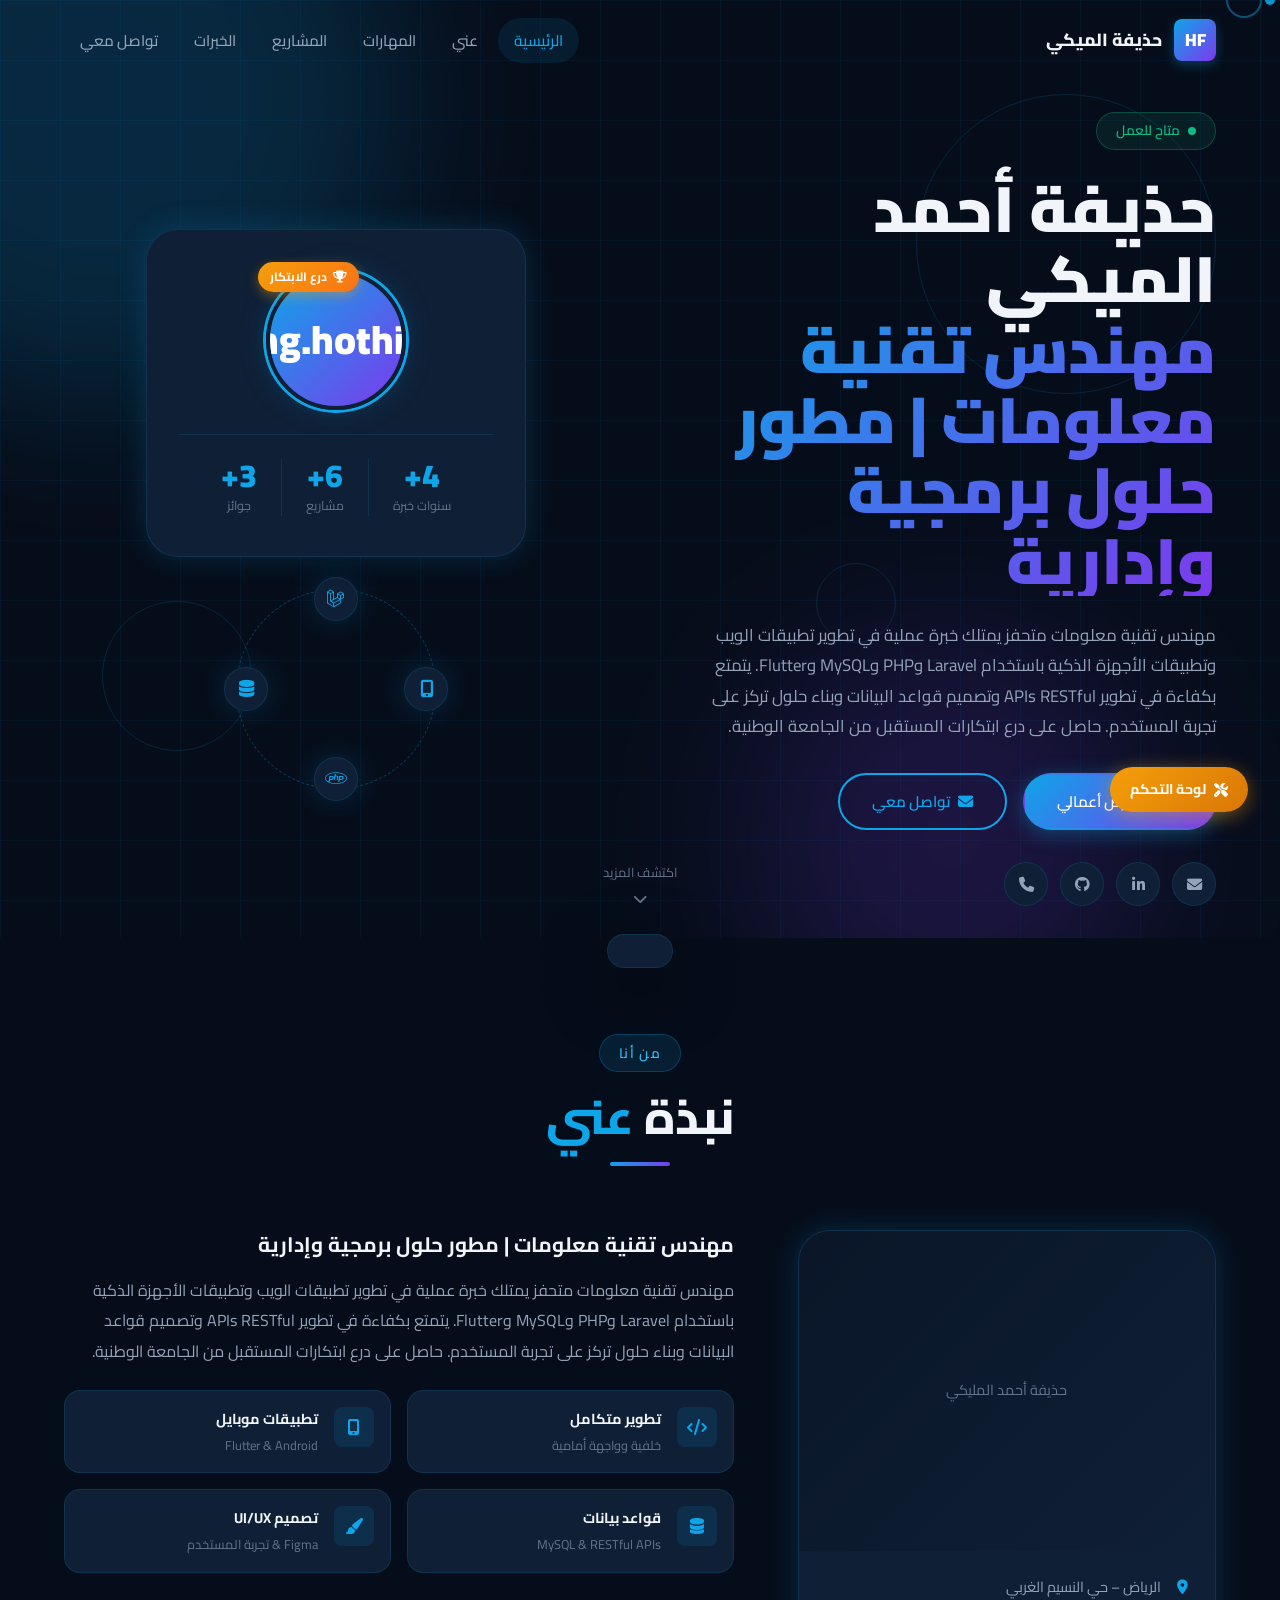
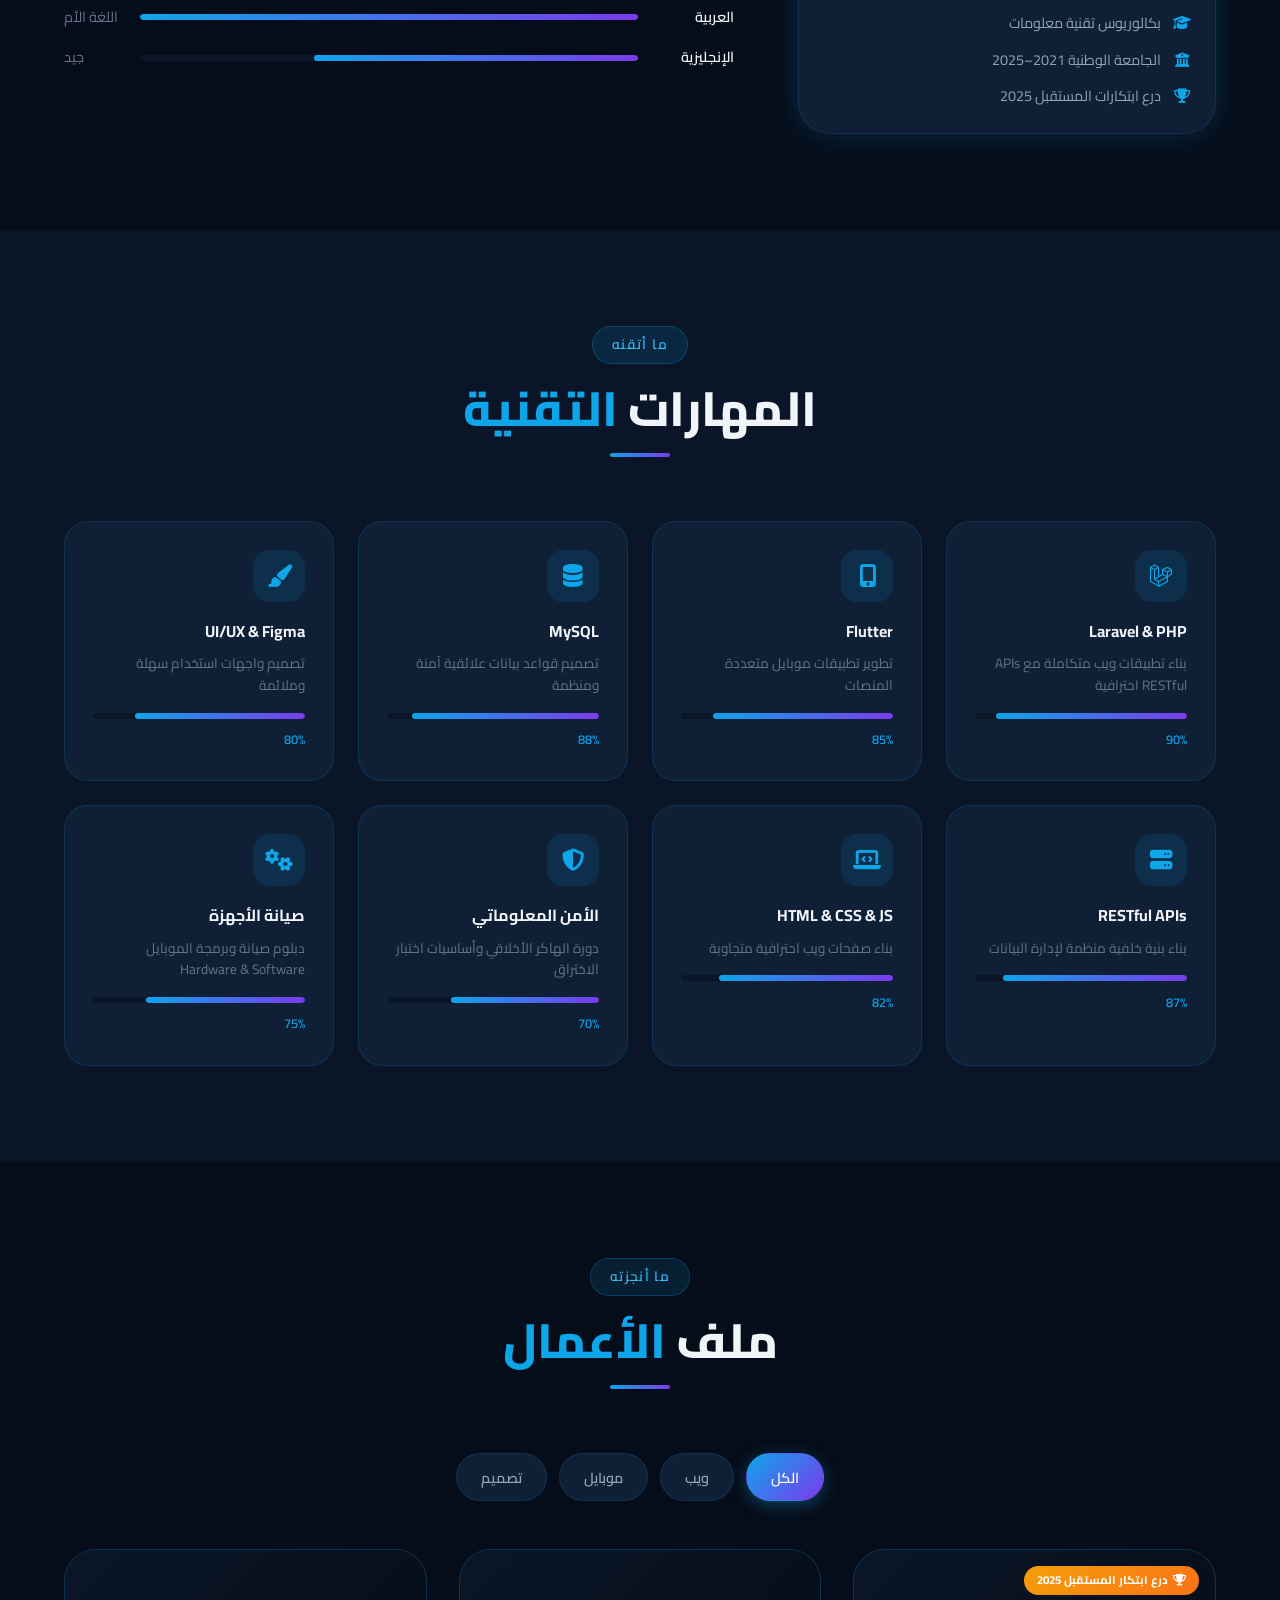
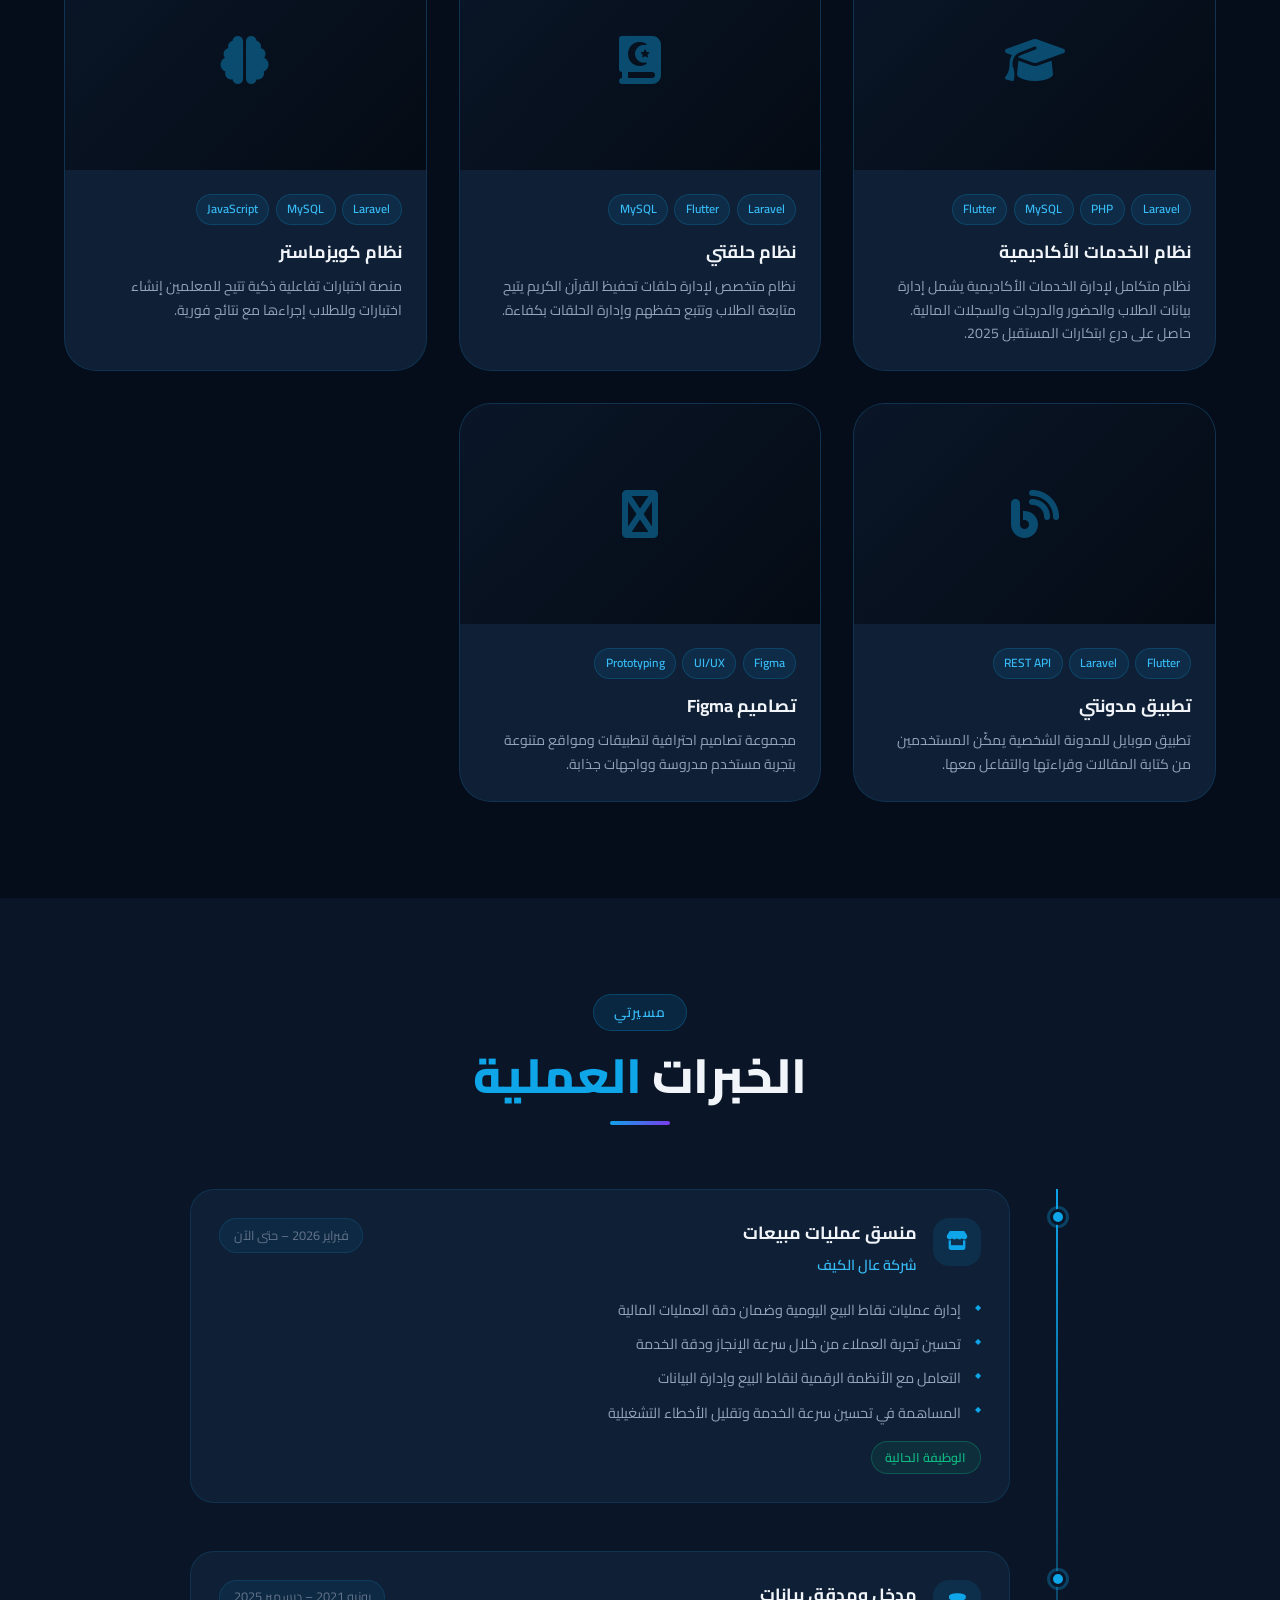
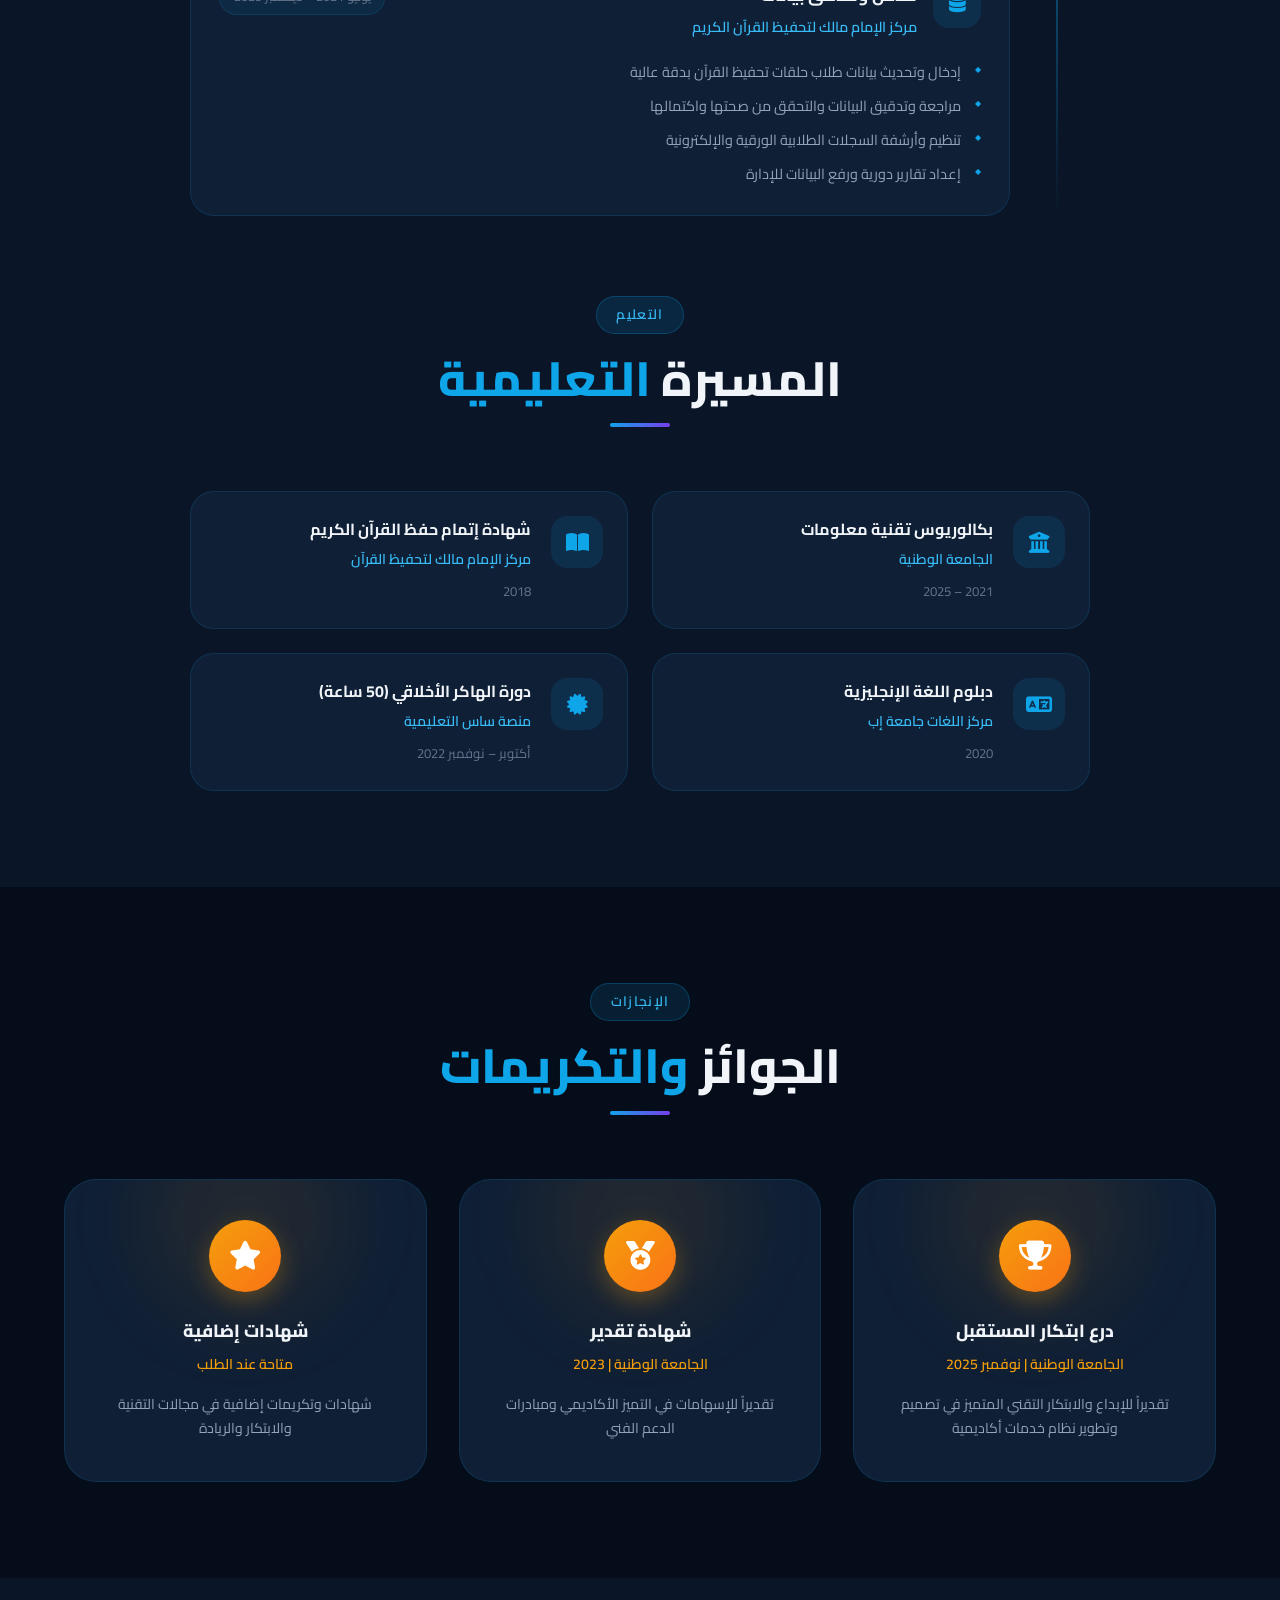
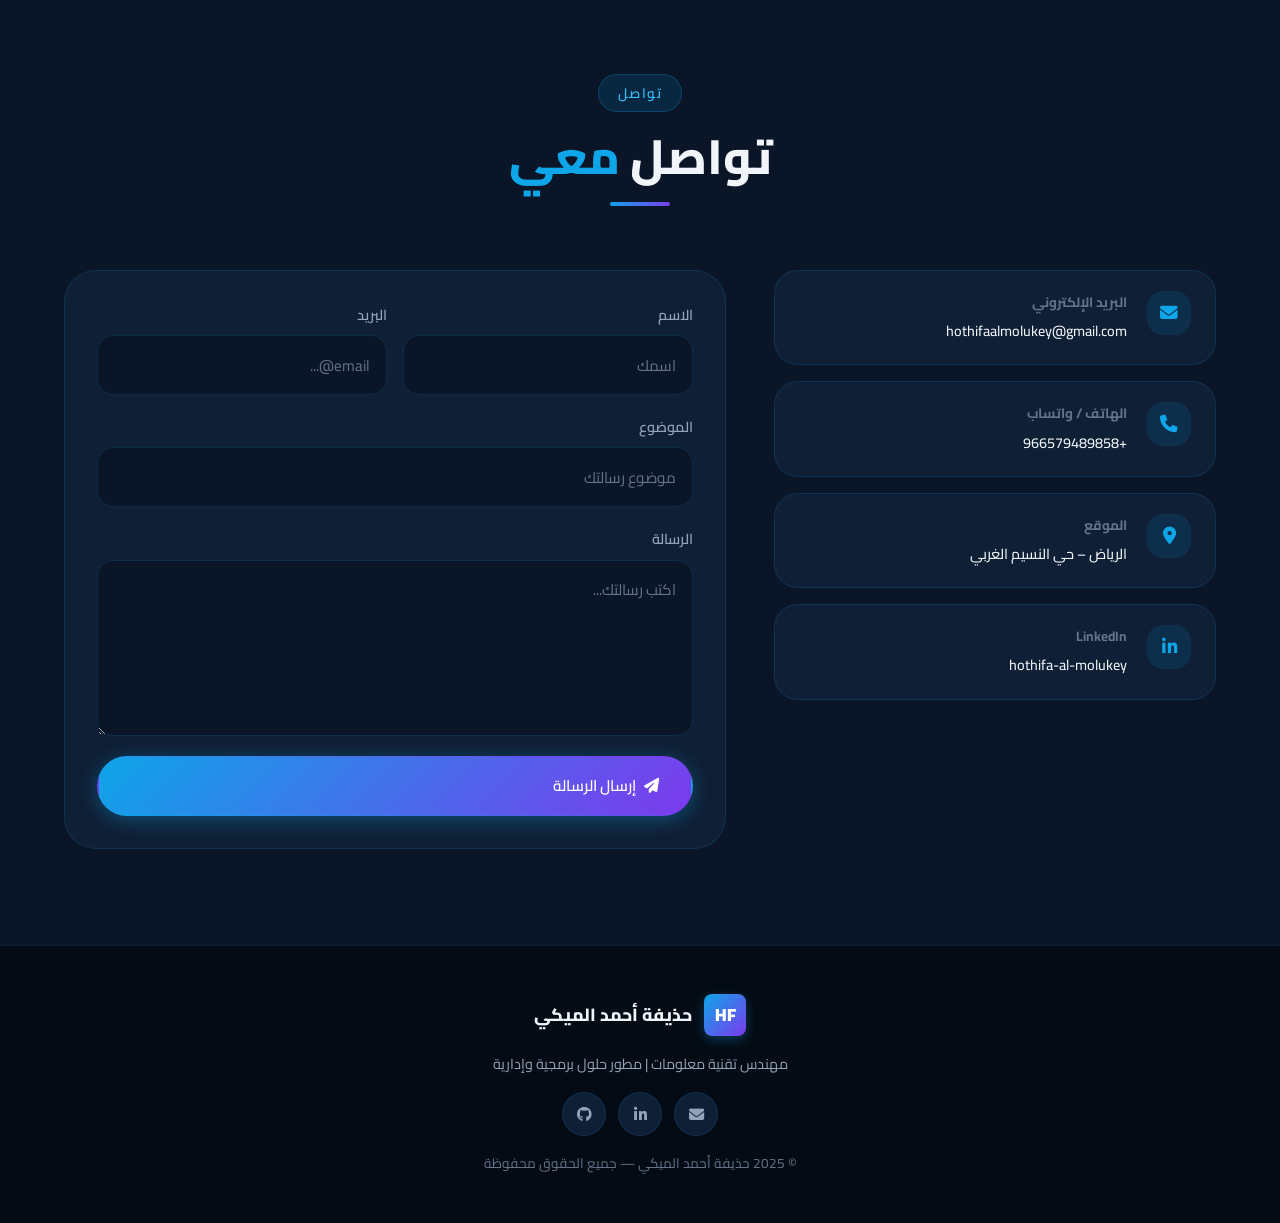
==== commit a4624451: "Update index.html" ====
--- a/index.html
+++ b/index.html
@@ -67,11 +67,11 @@
         <span id="heroName">حذيفة أحمد المليكي</span><br/>
         <span class="title-accent" id="heroTitle">مهندس تقنية معلومات</span>
       </h1>
-      <div class="hero-role reveal-up delay-2">
+      <!-- <div class="hero-role reveal-up delay-2">
         <span class="role-prefix">أنا</span>
         <span class="role-text" id="typedText"></span>
         <span class="role-cursor">|</span>
-      </div>
+      </div> -->
       <p class="hero-desc reveal-up delay-3" id="heroBio">مهندس تقنية معلومات متحفز...</p>
       <div class="hero-actions reveal-up delay-4">
         <a href="#projects" class="btn btn-primary"><i class="fas fa-rocket"></i> استعرض أعمالي</a>
@@ -264,7 +264,7 @@
       <div class="footer-brand"><span class="logo-icon">HF</span> <span id="footerName">حذيفة أحمد الميكي</span></div>
       <p class="footer-tagline" id="footerTitle">مهندس تقنية معلومات</p>
       <div class="footer-socials">
-        <a id="heroEmailLink2" href="hothifaalmolukey@gmail.com" class="social-link"><i class="fas fa-envelope"></i></a>
+        <a href="hothifaalmolukey@gmail.com" class="social-link"><i class="fas fa-envelope"></i></a>
         <a id="footerLinkedIn" href="#" target="_blank" class="social-link"><i class="fab fa-linkedin-in"></i></a>
         <a href="https://github.com/Hothifa2001" target="_blank" class="social-link"><i class="fab fa-github"></i></a>
       </div>
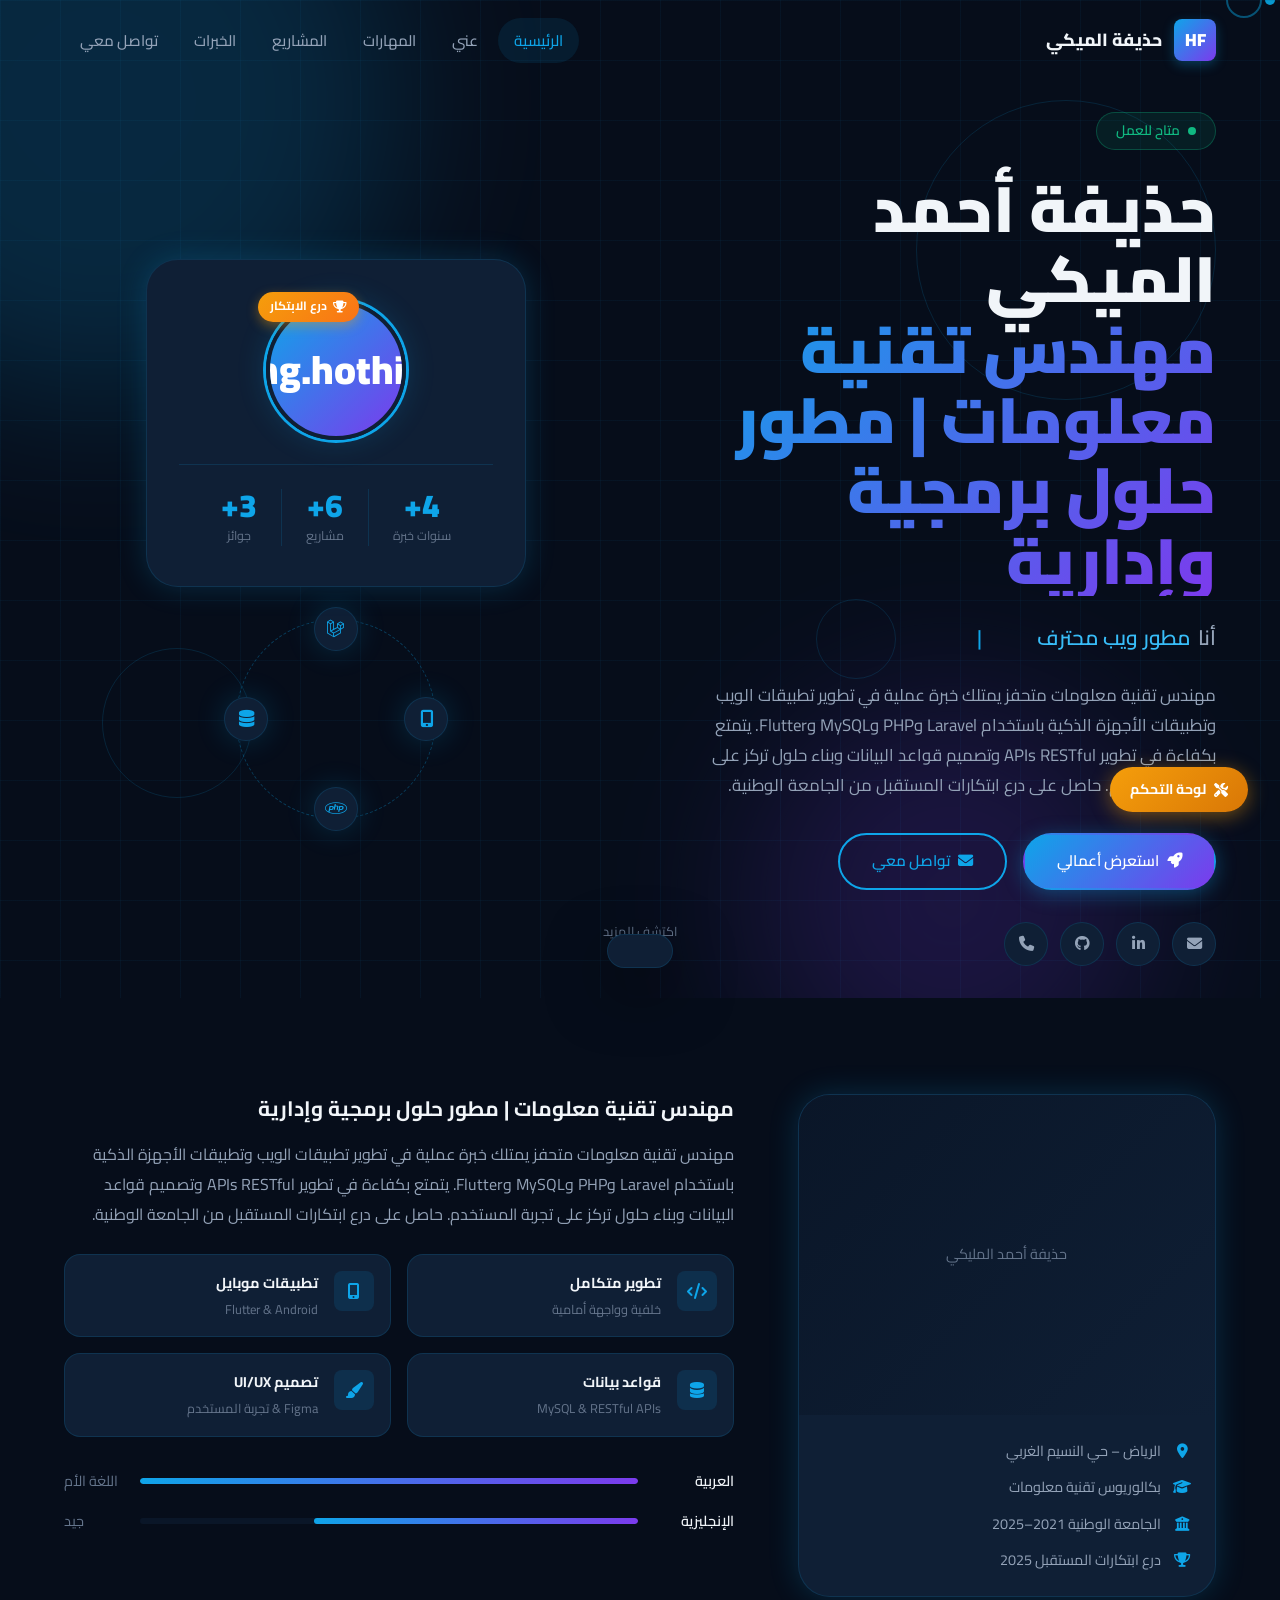
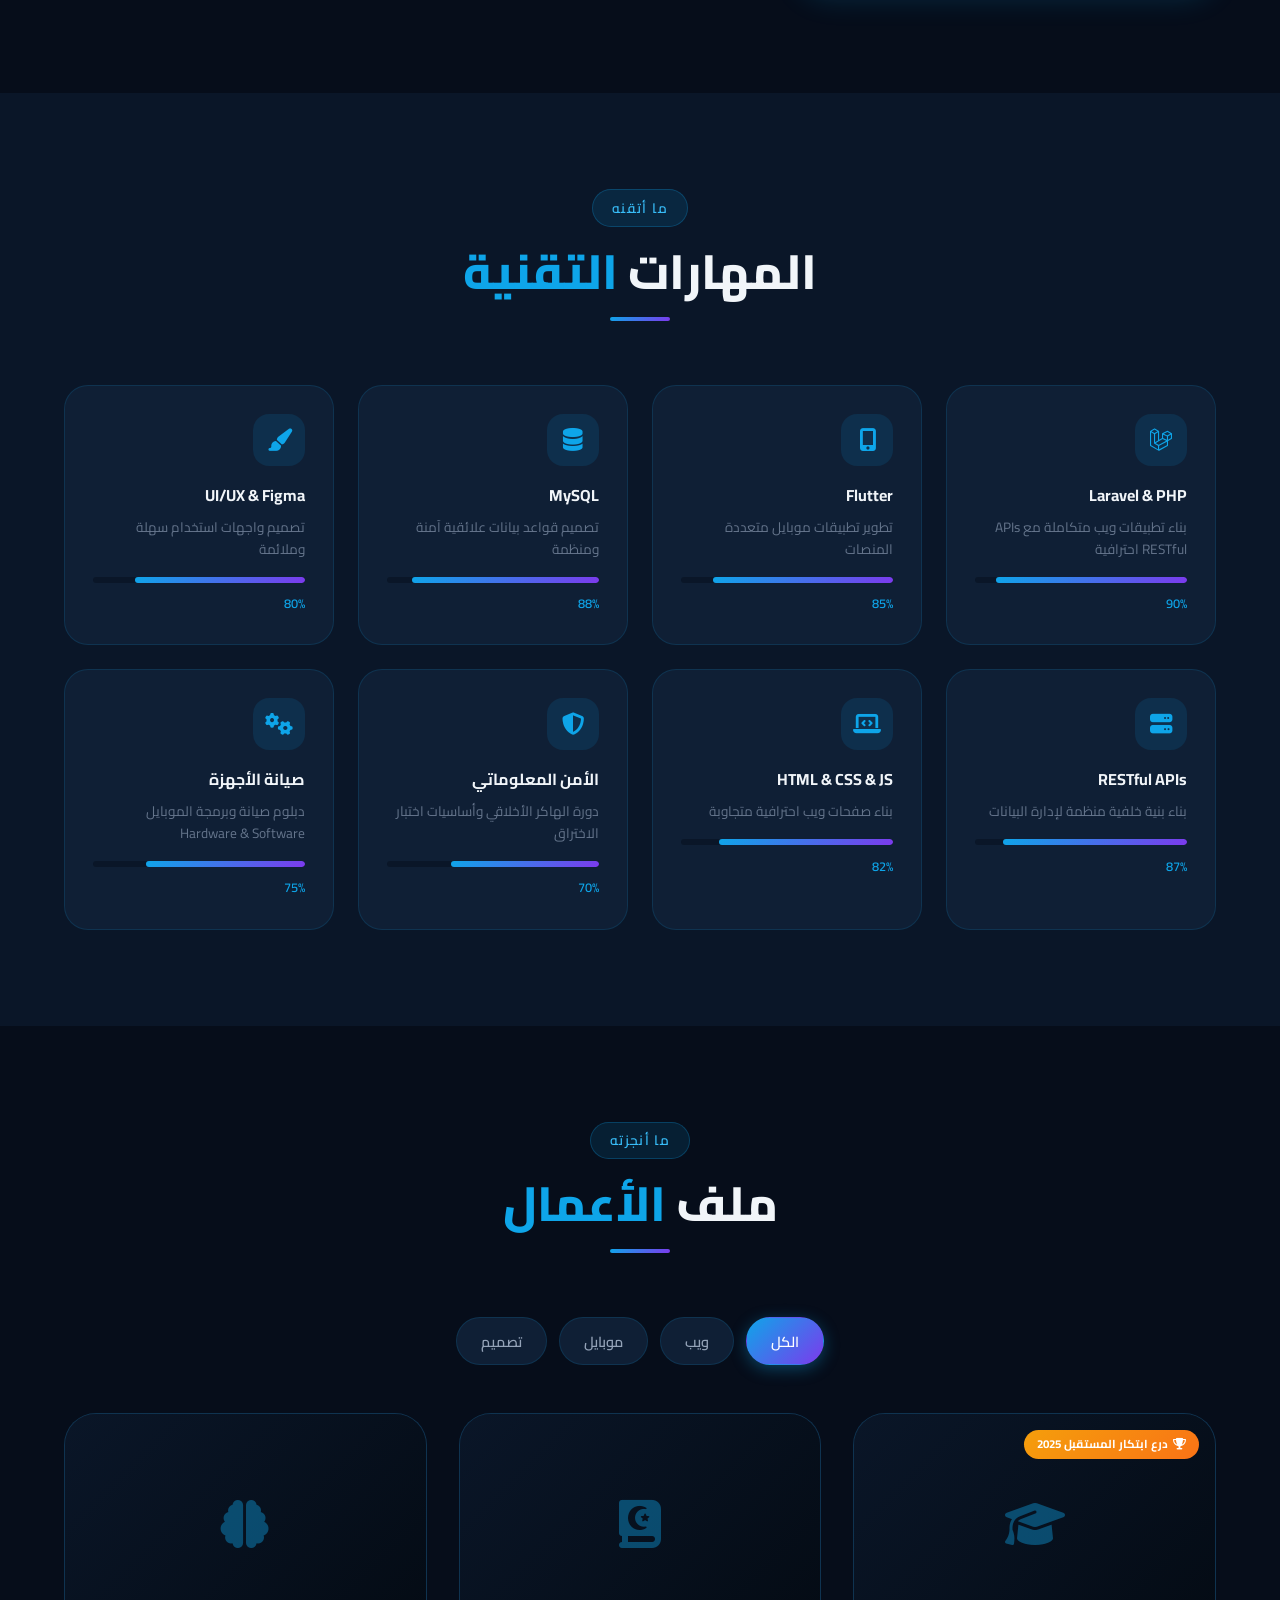
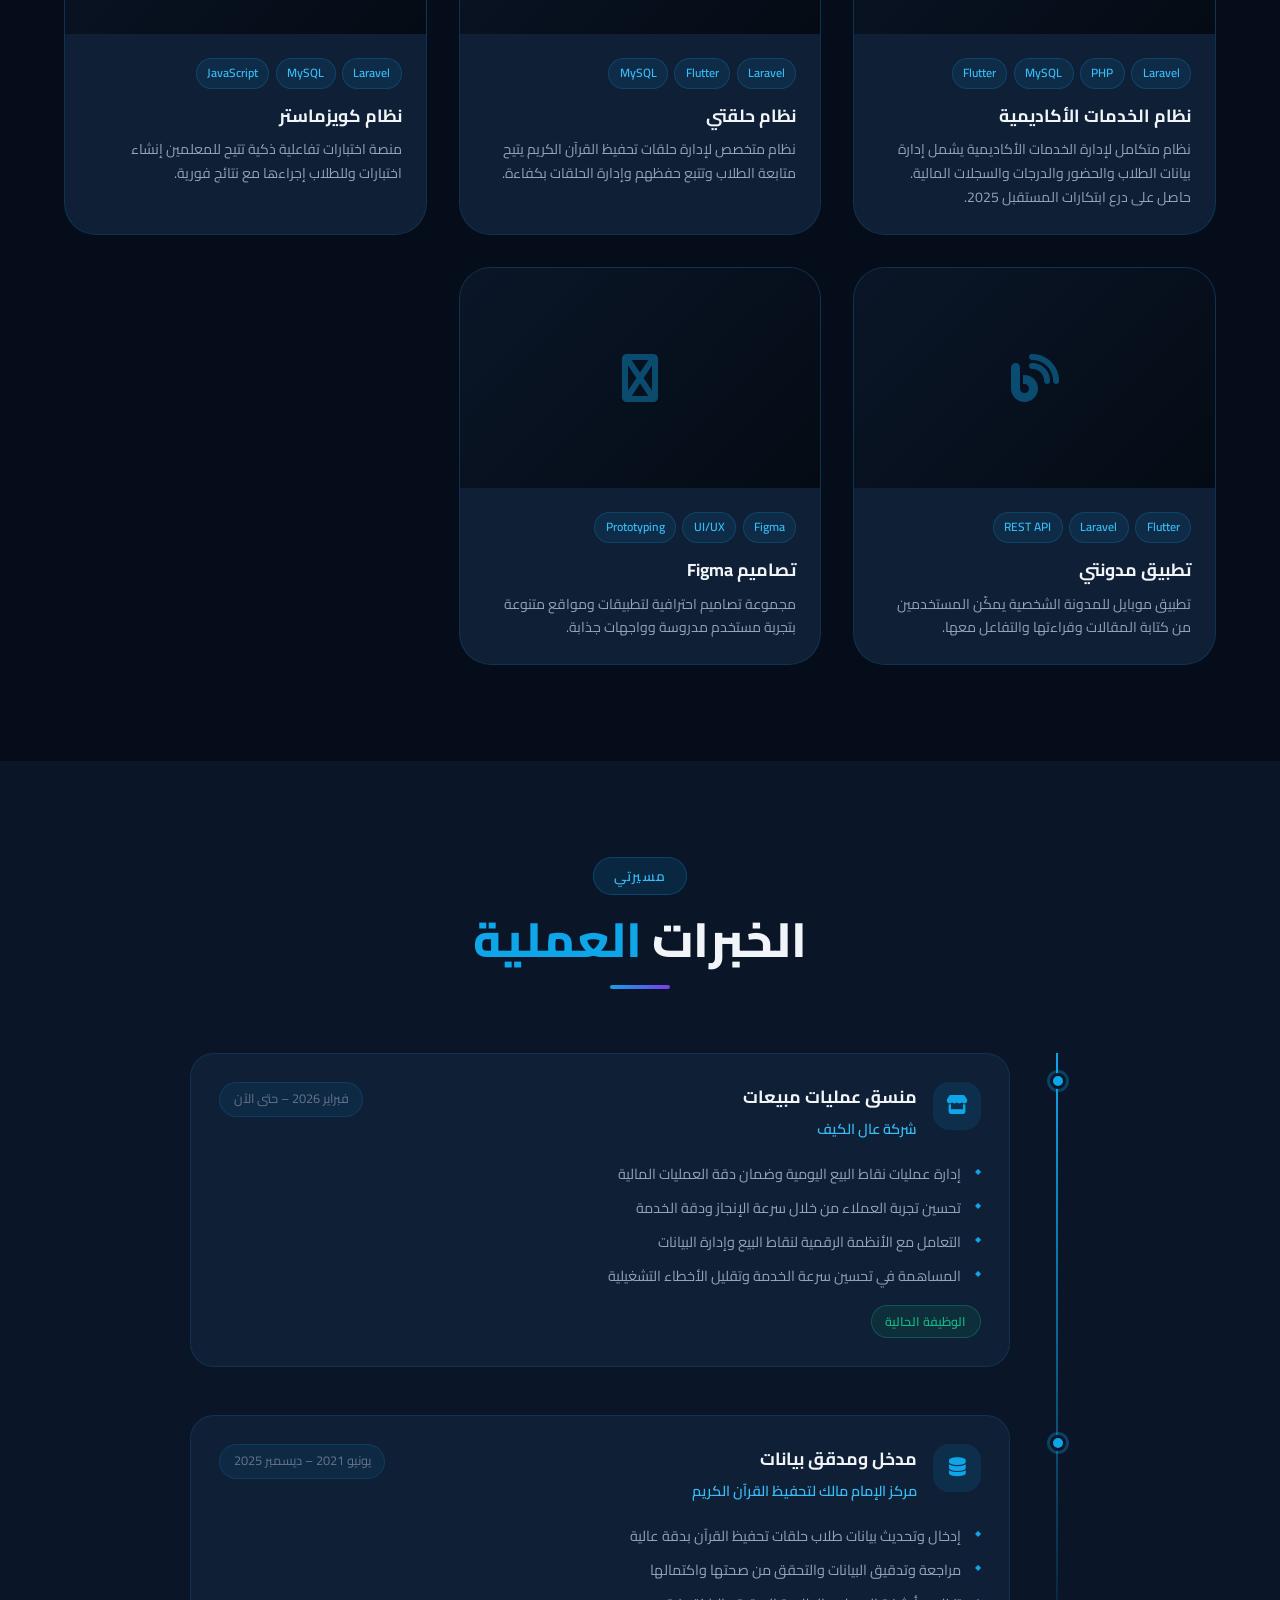
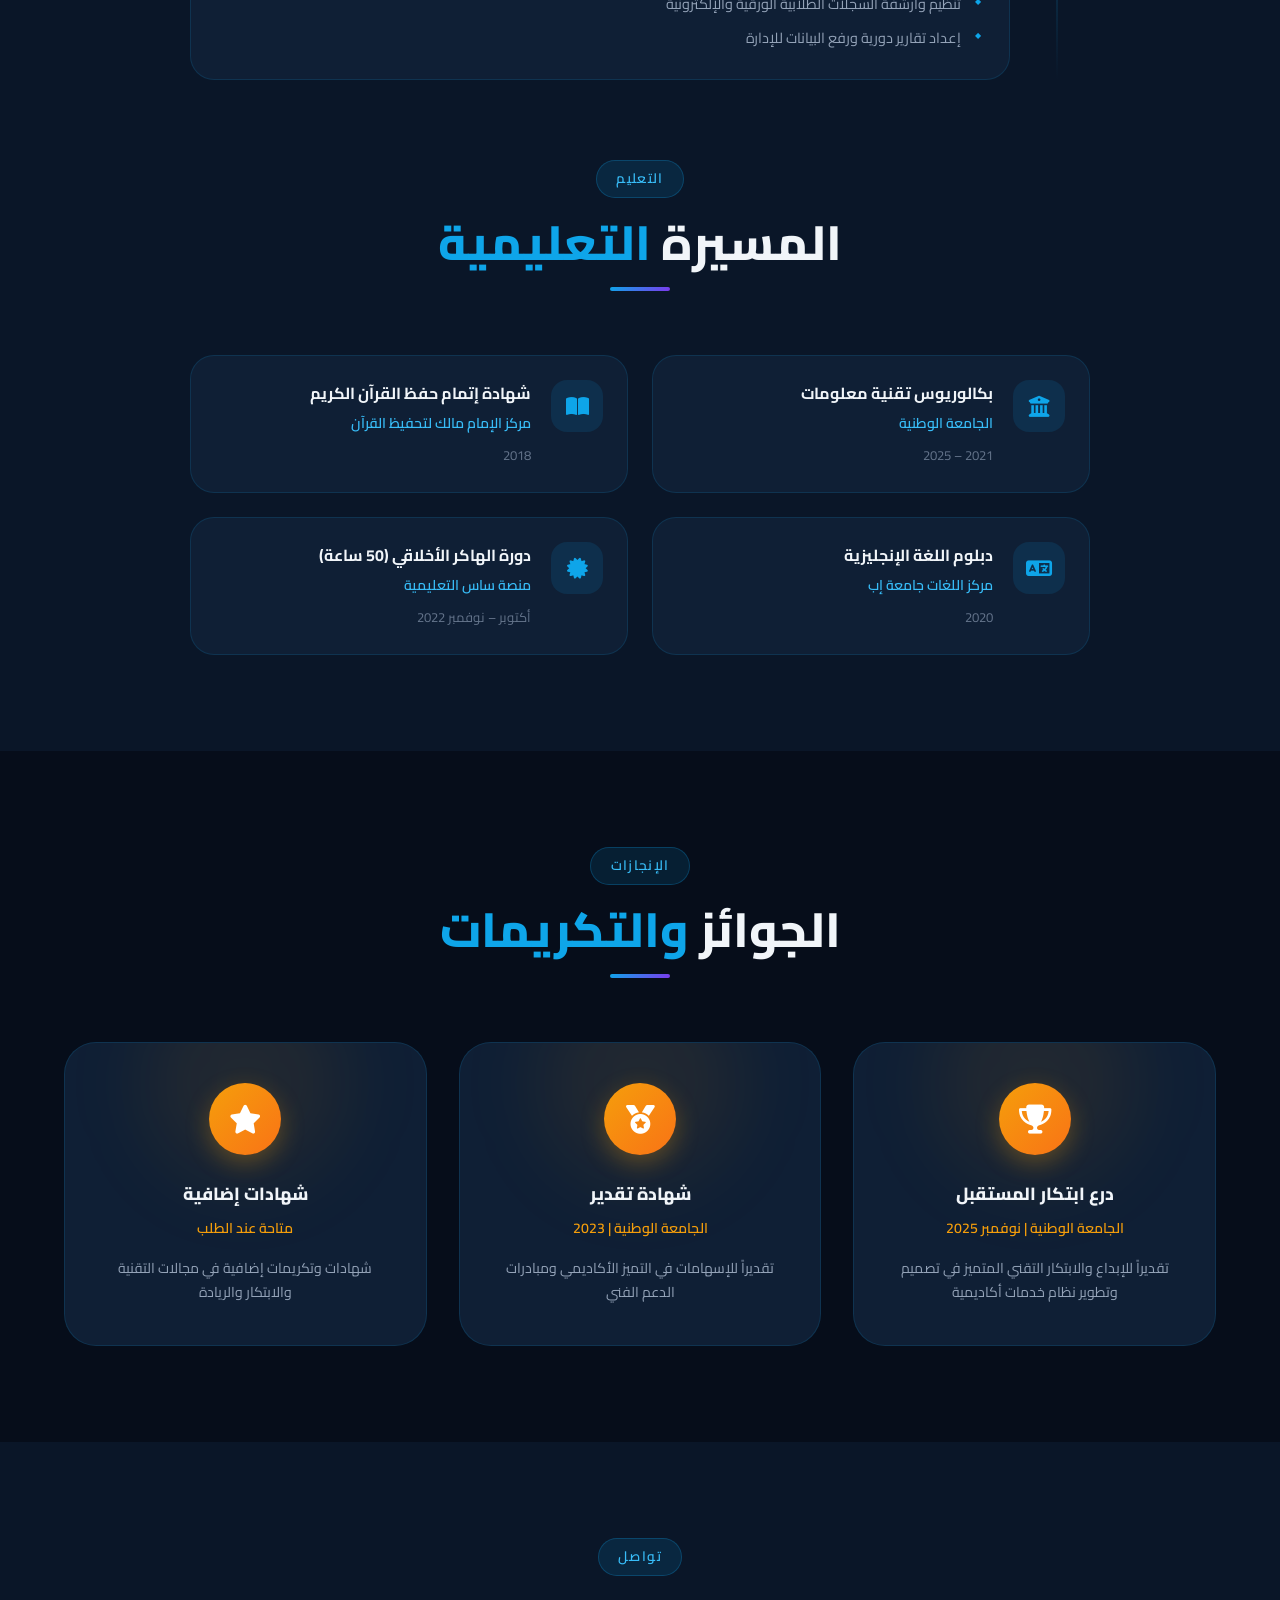
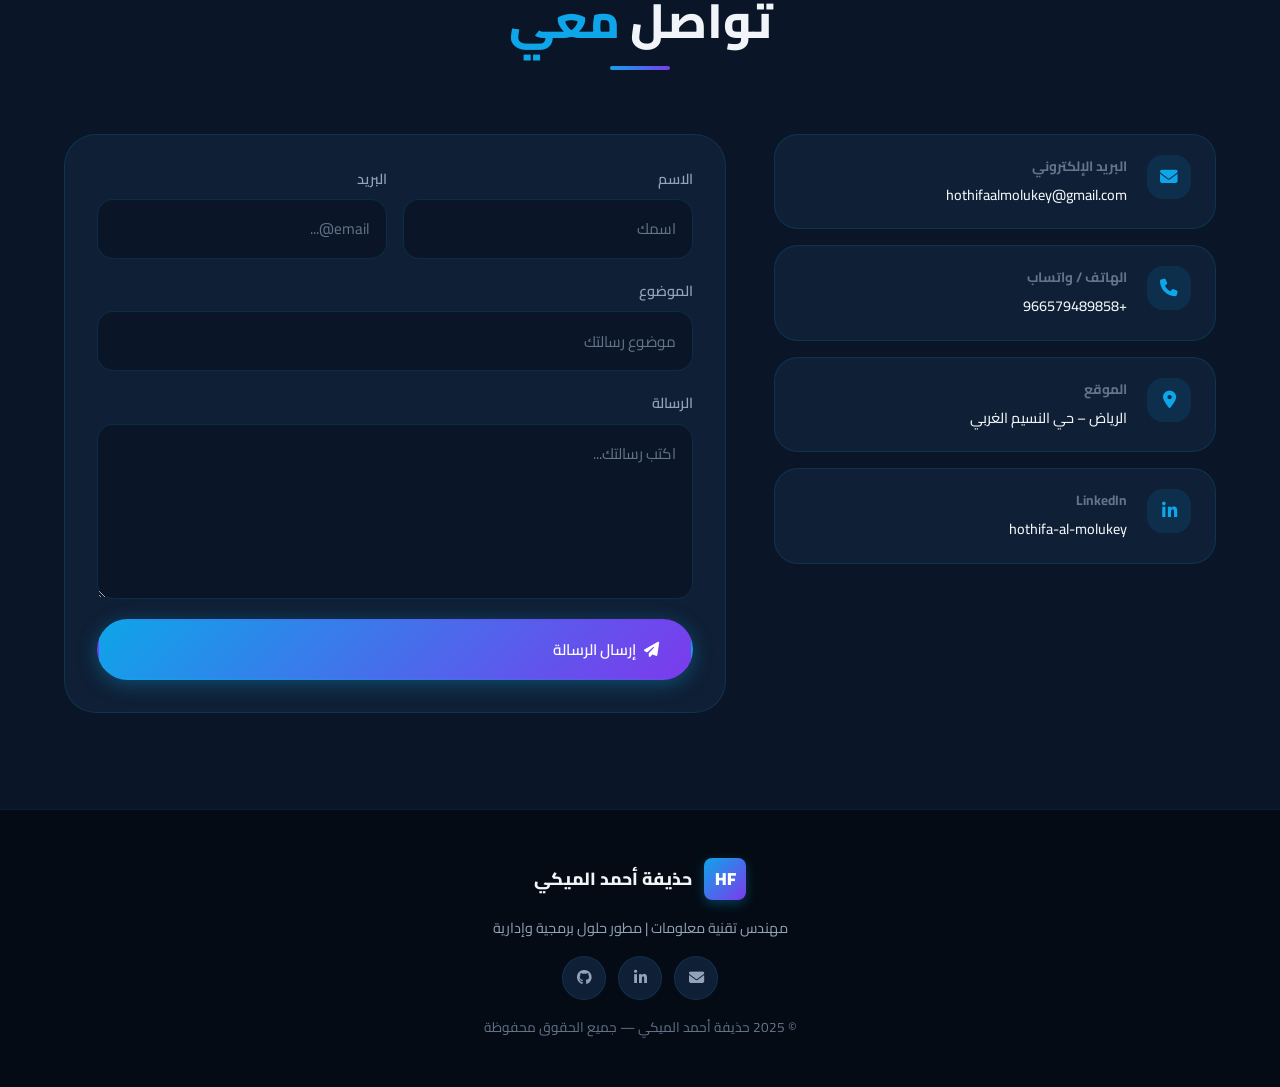
==== commit be1d2608: "Update index.html" ====
--- a/index.html
+++ b/index.html
@@ -67,11 +67,11 @@
         <span id="heroName">حذيفة أحمد المليكي</span><br/>
         <span class="title-accent" id="heroTitle">مهندس تقنية معلومات</span>
       </h1>
-      <!-- <div class="hero-role reveal-up delay-2">
+      <div class="hero-role reveal-up delay-2">
         <span class="role-prefix">أنا</span>
         <span class="role-text" id="typedText"></span>
         <span class="role-cursor">|</span>
-      </div> -->
+      </div>
       <p class="hero-desc reveal-up delay-3" id="heroBio">مهندس تقنية معلومات متحفز...</p>
       <div class="hero-actions reveal-up delay-4">
         <a href="#projects" class="btn btn-primary"><i class="fas fa-rocket"></i> استعرض أعمالي</a>
@@ -116,11 +116,11 @@
 <!-- ABOUT -->
 <section class="about section" id="about">
   <div class="container">
-    <div class="section-header reveal-up">
+    <!-- <div class="section-header reveal-up">
       <span class="section-tag">من أنا</span>
       <h2 class="section-title">نبذة <span class="accent">عني</span></h2>
       <div class="section-line"></div>
-    </div>
+    </div> -->
     <div class="about-grid">
       <div class="about-image-col reveal-right">
         <div class="about-image-card">
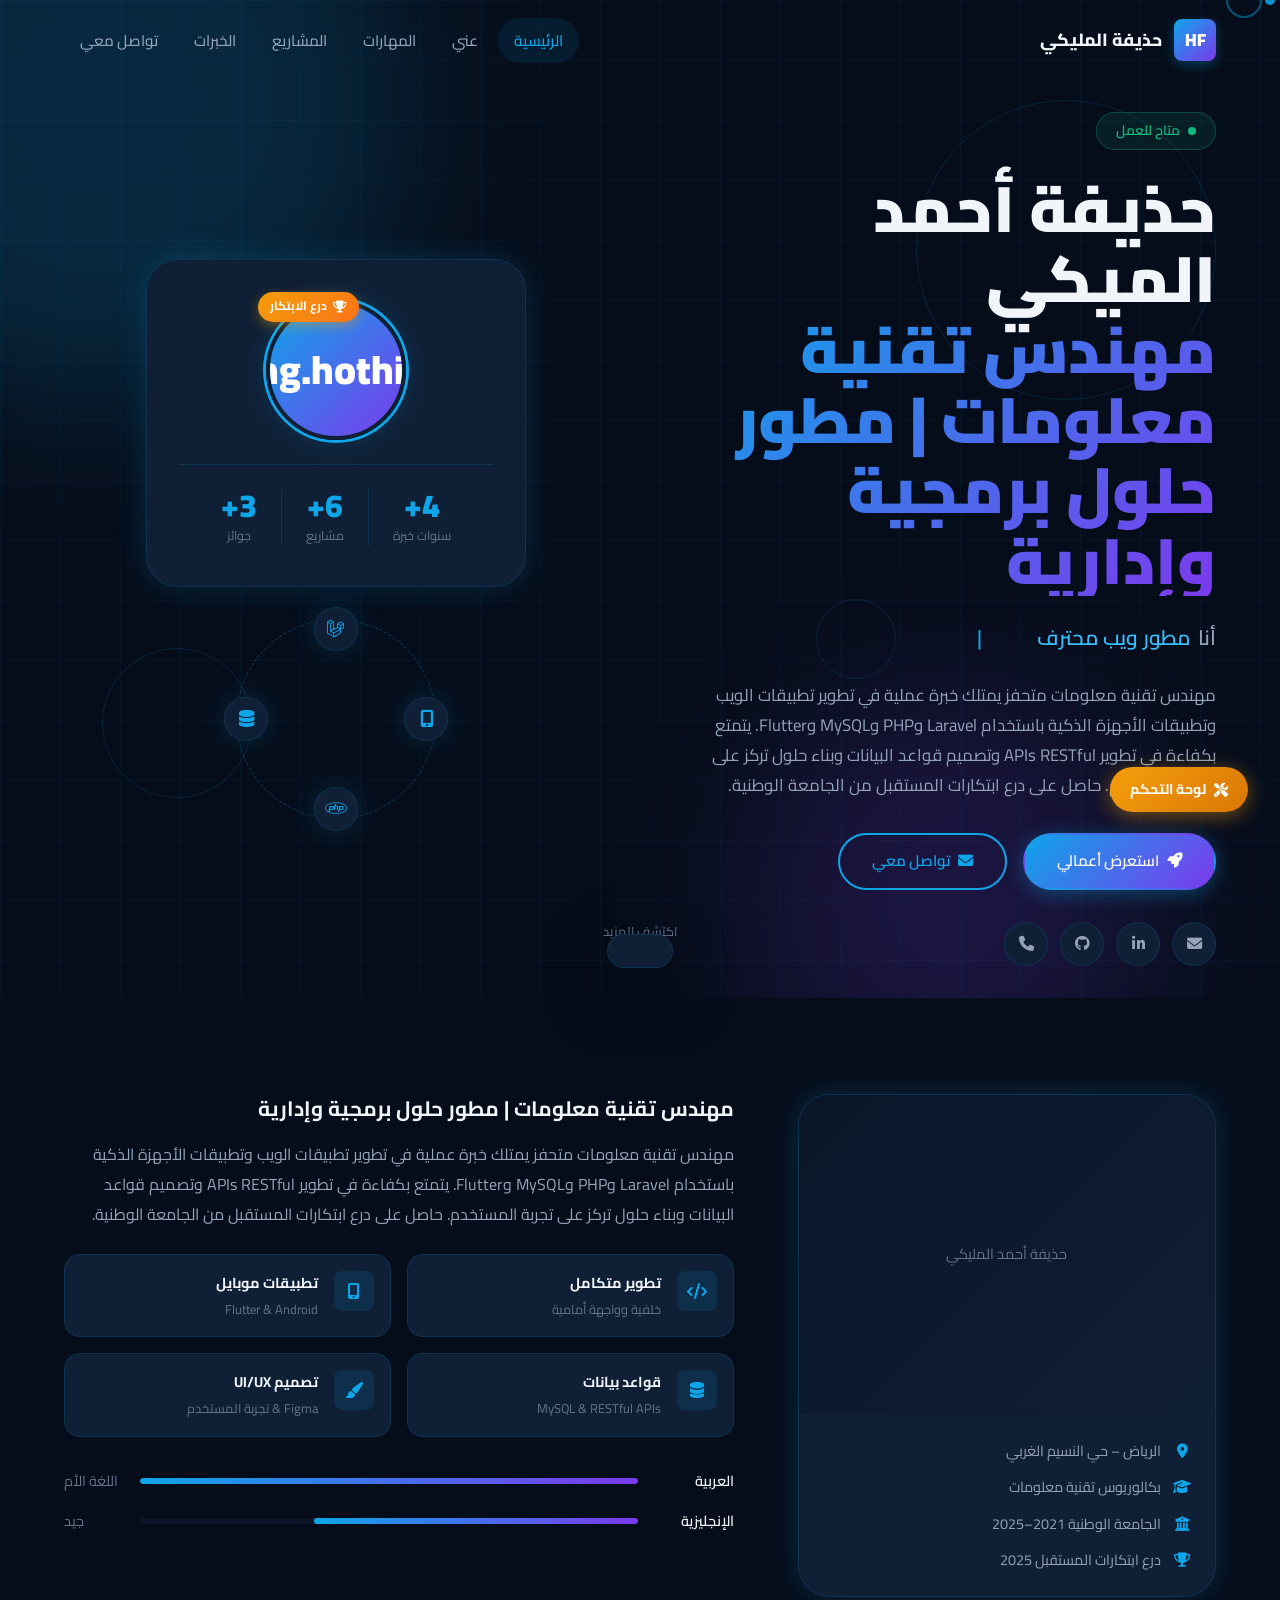
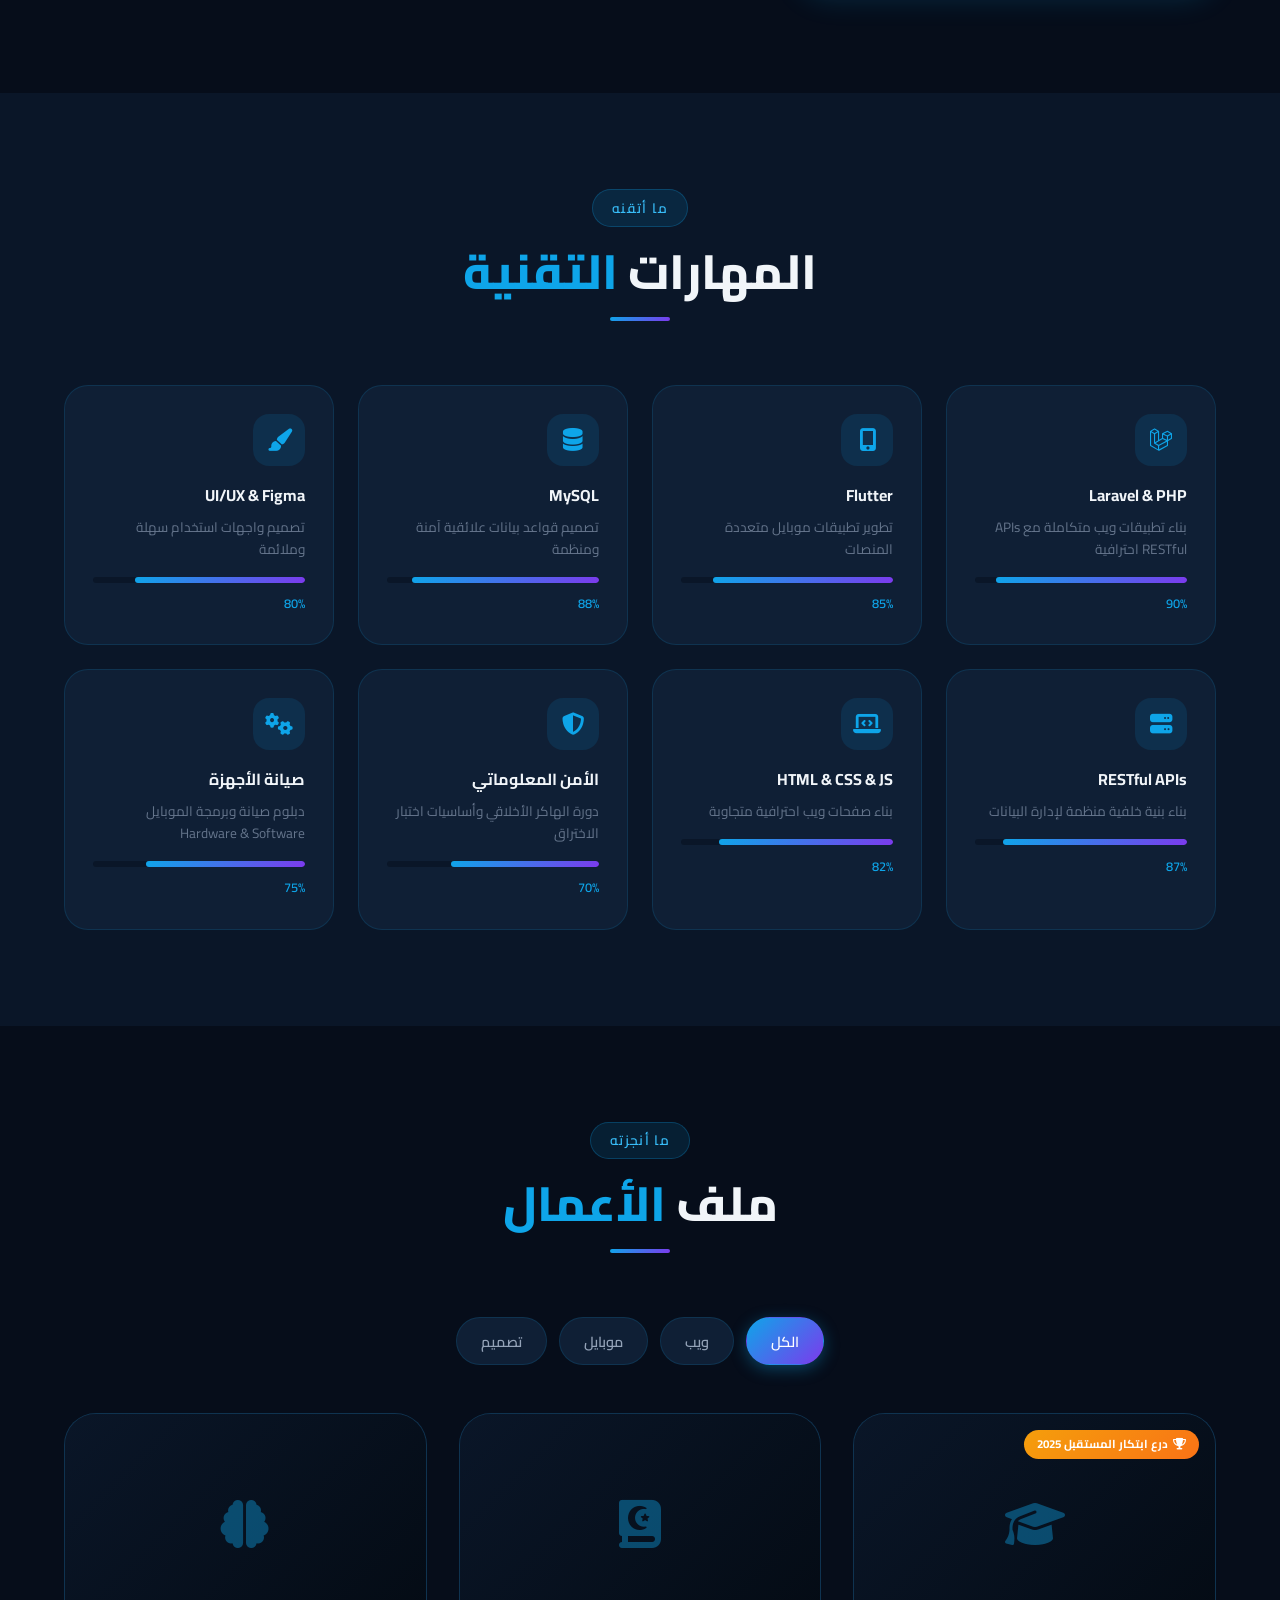
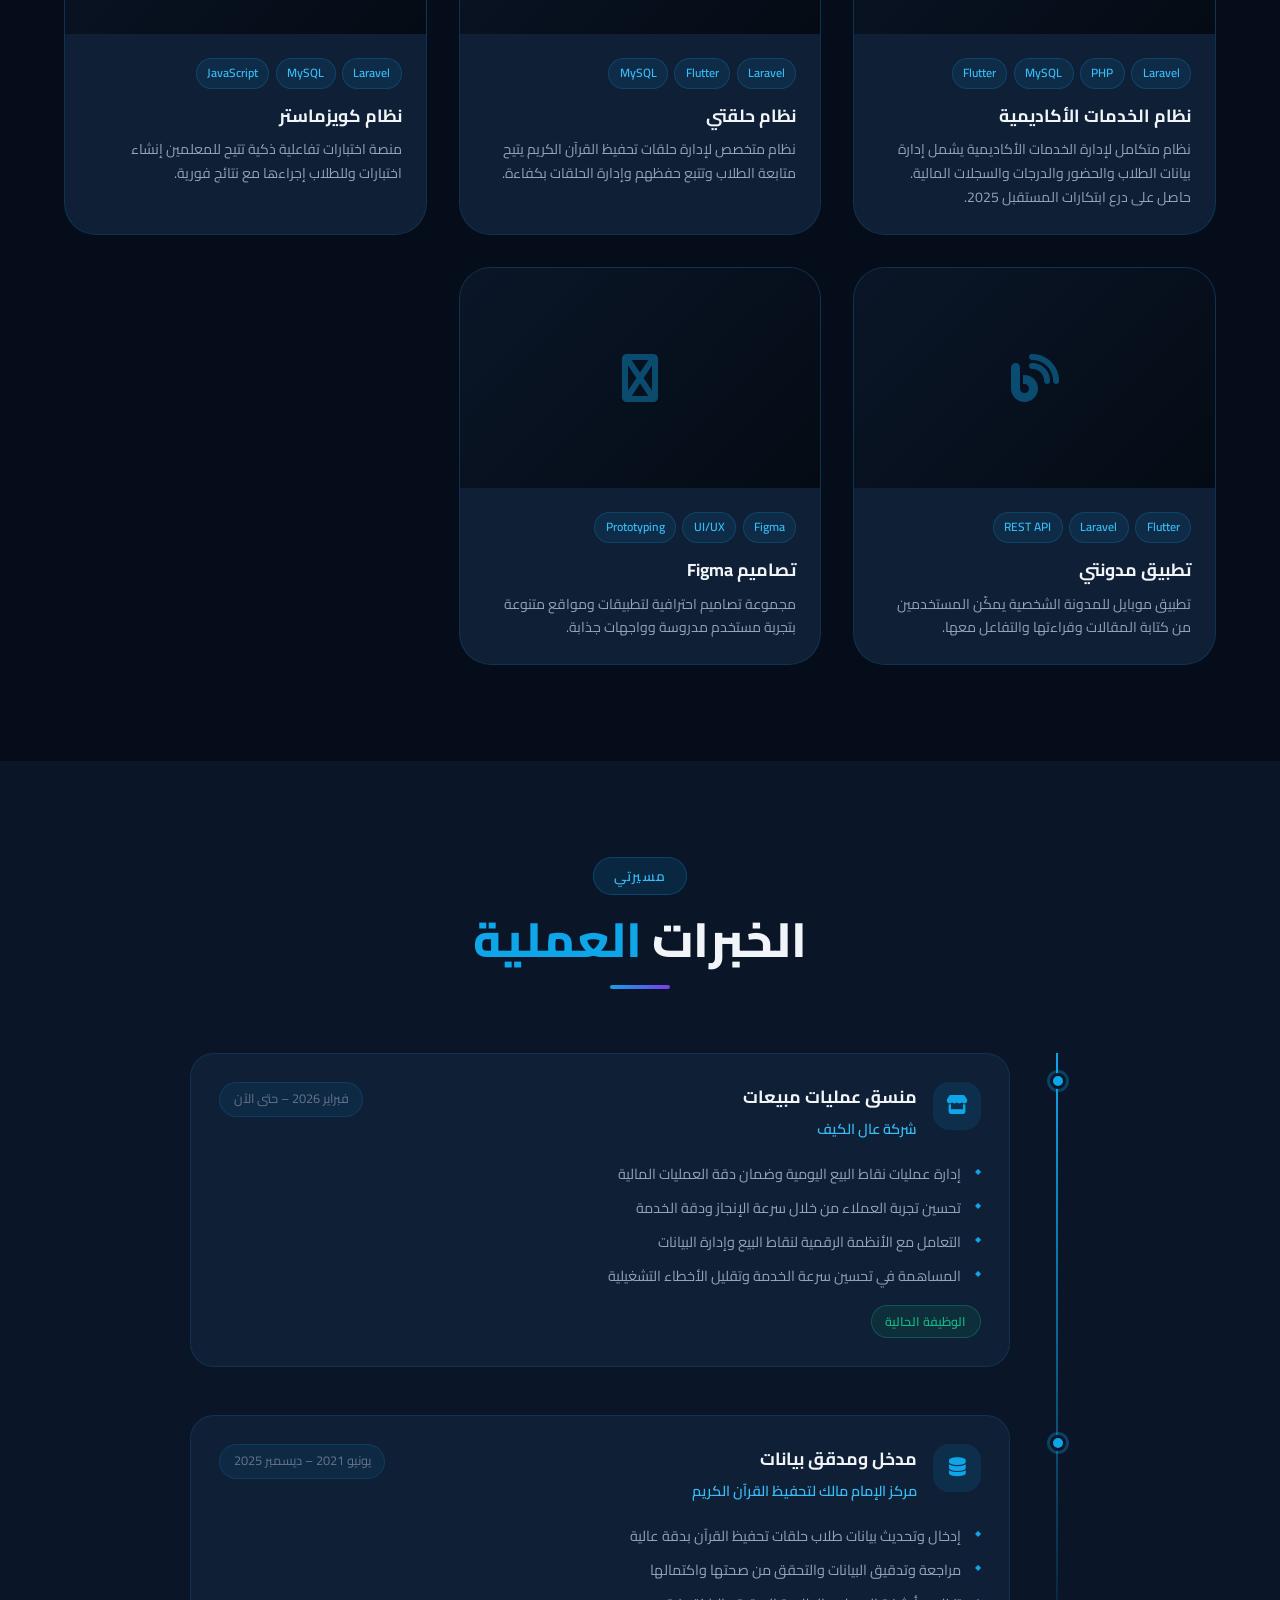
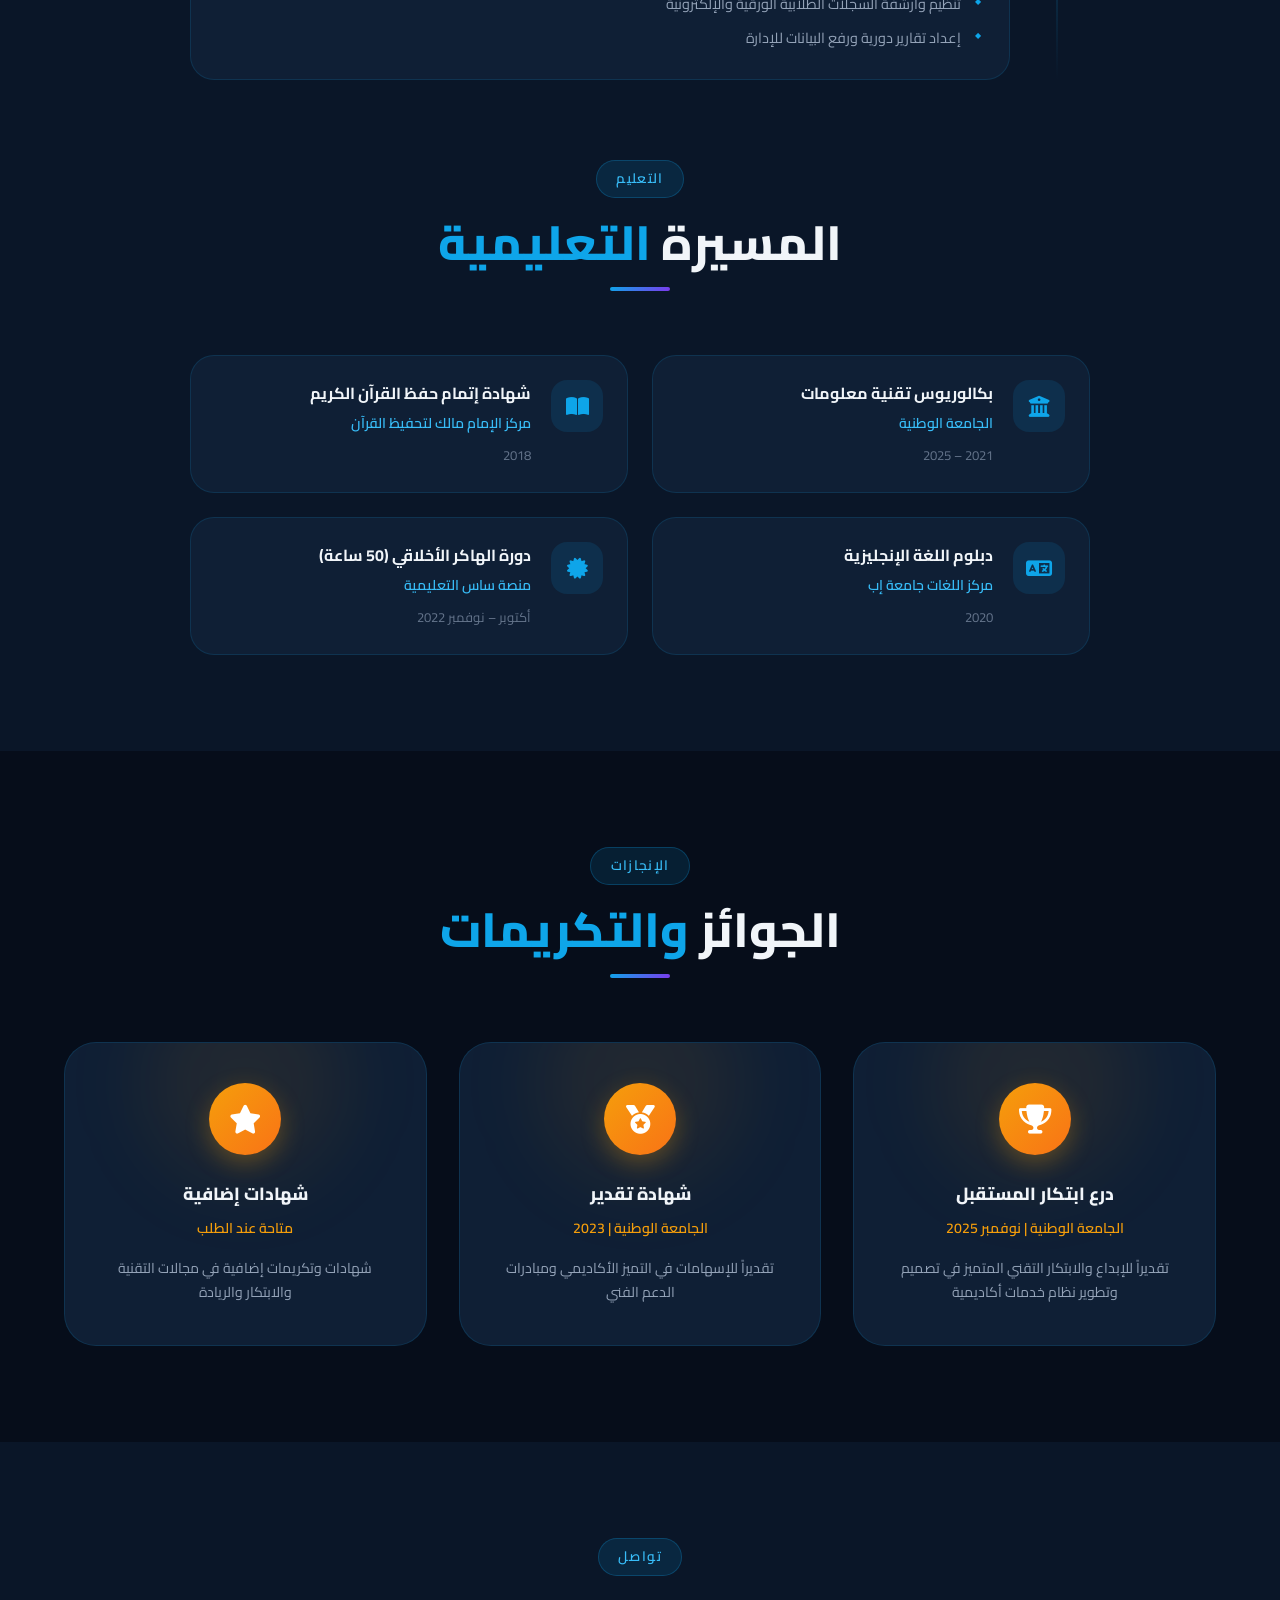
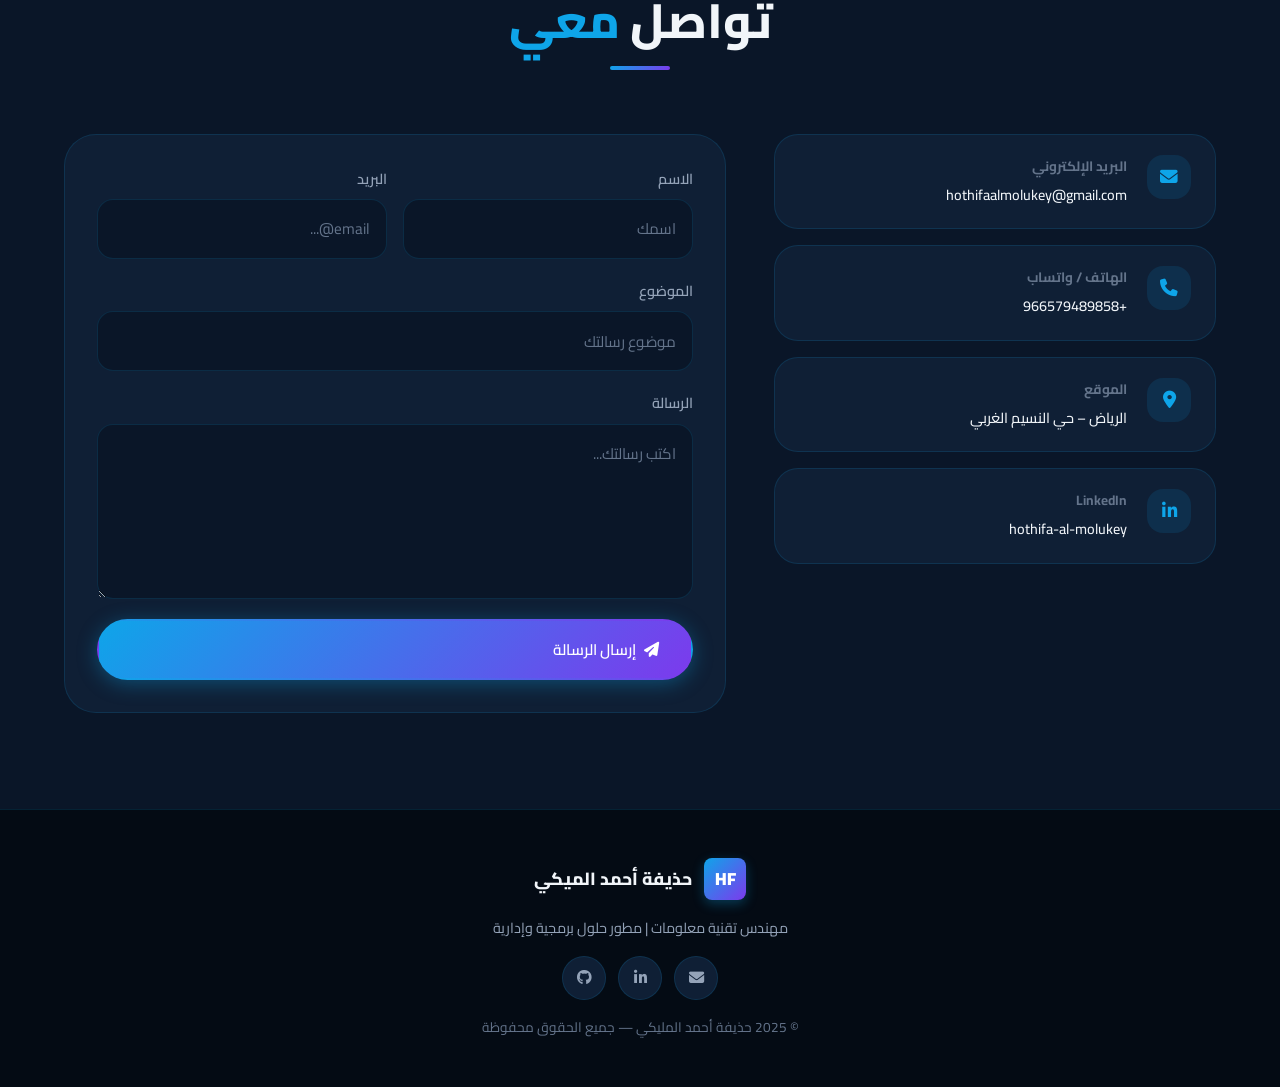
==== commit fbb77d2e: "Update index.html" ====
--- a/index.html
+++ b/index.html
@@ -3,7 +3,7 @@
 <head>
   <meta charset="UTF-8" />
   <meta name="viewport" content="width=device-width, initial-scale=1.0" />
-  <title>حذيفة أحمد الميكي | مهندس تقنية معلومات</title>
+  <title>حذيفة أحمد المليكي | مهندس تقنية معلومات</title>
   <meta name="description" content="مهندس تقنية معلومات — مطور Laravel وFlutter وMySQL" />
   <link rel="preconnect" href="https://fonts.googleapis.com">
   <link rel="preconnect" href="https://fonts.gstatic.com" crossorigin>
@@ -34,7 +34,7 @@
   <div class="nav-container">
     <a href="#home" class="nav-logo">
       <span class="logo-icon">HF</span>
-      <span class="logo-text">حذيفة الميكي</span>
+      <span class="logo-text">حذيفة المليكي</span>
     </a>
     <ul class="nav-links" id="navLinks">
       <li><a href="#home"       class="nav-link active" data-section="home">الرئيسية</a></li>
@@ -261,14 +261,14 @@
 <footer class="footer">
   <div class="container">
     <div class="footer-content">
-      <div class="footer-brand"><span class="logo-icon">HF</span> <span id="footerName">حذيفة أحمد الميكي</span></div>
+      <div class="footer-brand"><span class="logo-icon">HF</span> <span id="footerName">حذيفة أحمد المليكي</span></div>
       <p class="footer-tagline" id="footerTitle">مهندس تقنية معلومات</p>
       <div class="footer-socials">
         <a href="hothifaalmolukey@gmail.com" class="social-link"><i class="fas fa-envelope"></i></a>
         <a id="footerLinkedIn" href="#" target="_blank" class="social-link"><i class="fab fa-linkedin-in"></i></a>
         <a href="https://github.com/Hothifa2001" target="_blank" class="social-link"><i class="fab fa-github"></i></a>
       </div>
-      <p class="footer-copy">© 2025 حذيفة أحمد الميكي — جميع الحقوق محفوظة</p>
+      <p class="footer-copy">© 2025 حذيفة أحمد المليكي — جميع الحقوق محفوظة</p>
     </div>
   </div>
 </footer>
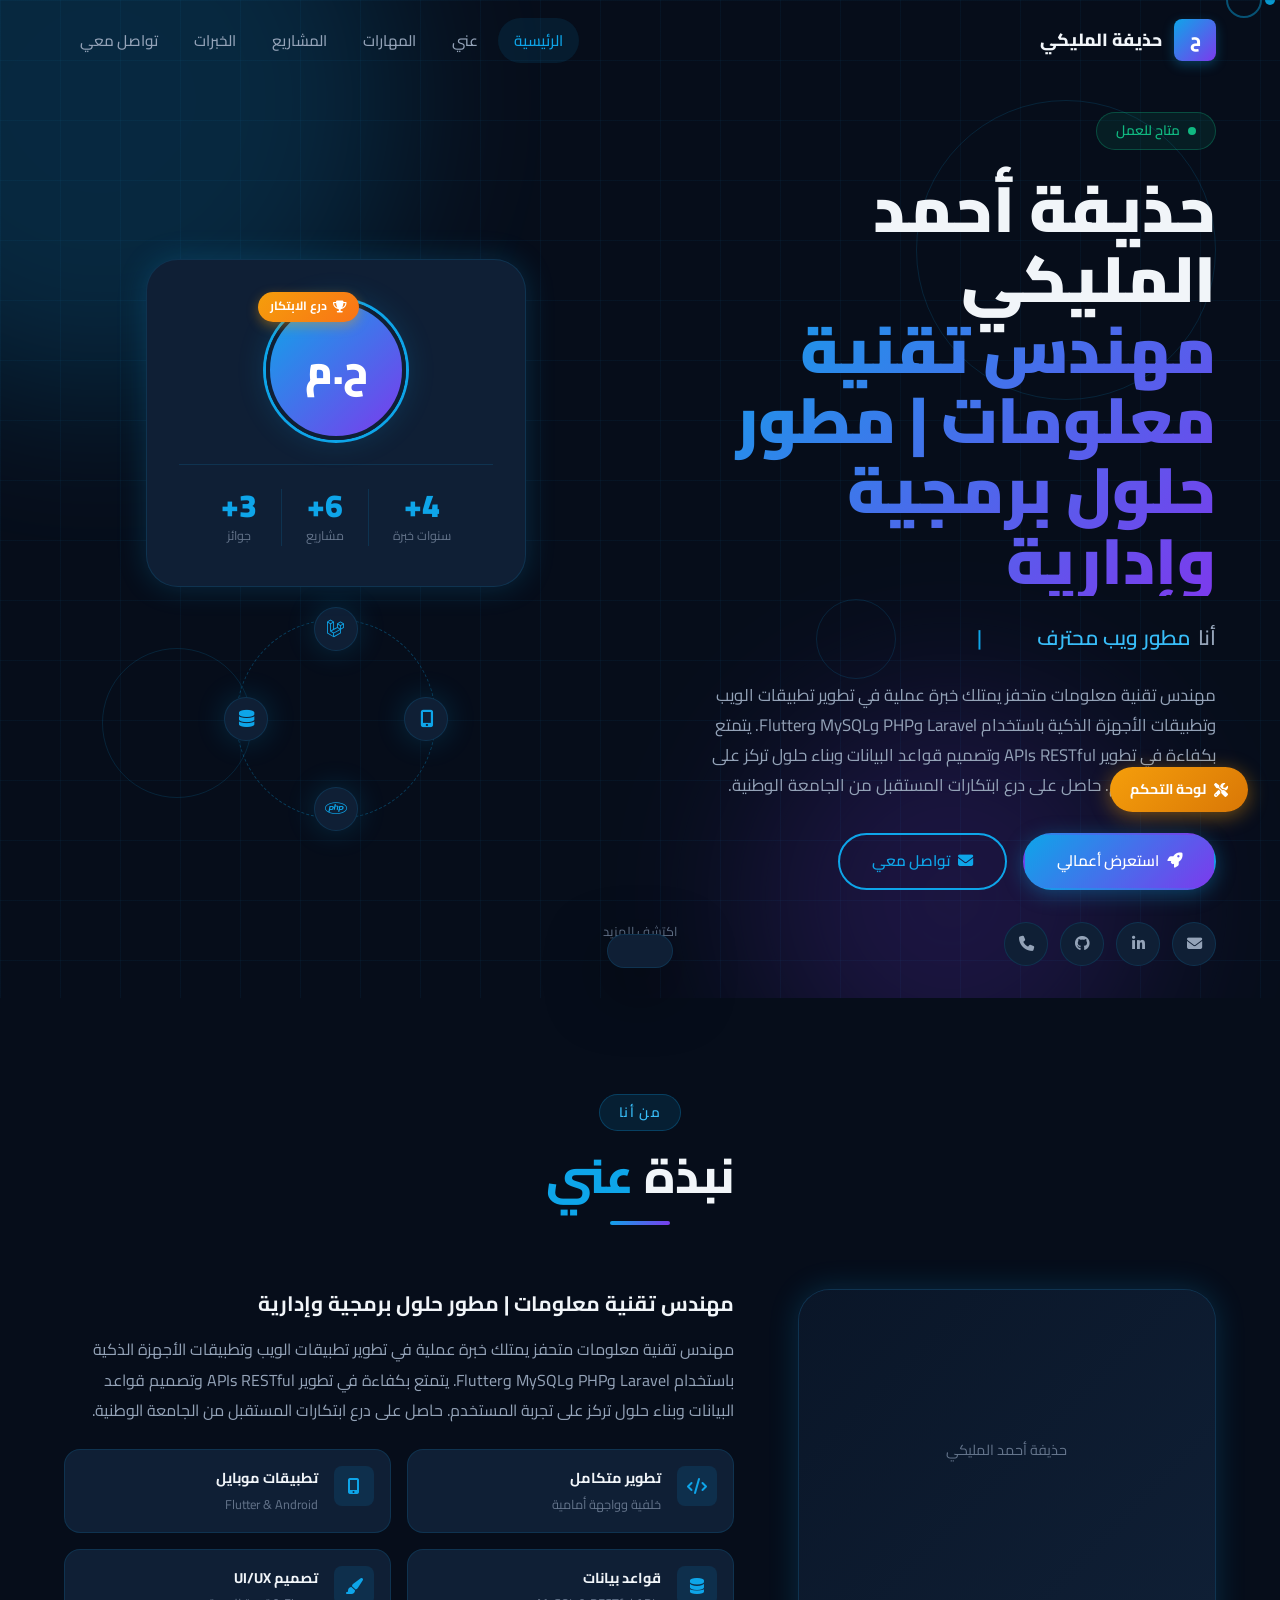
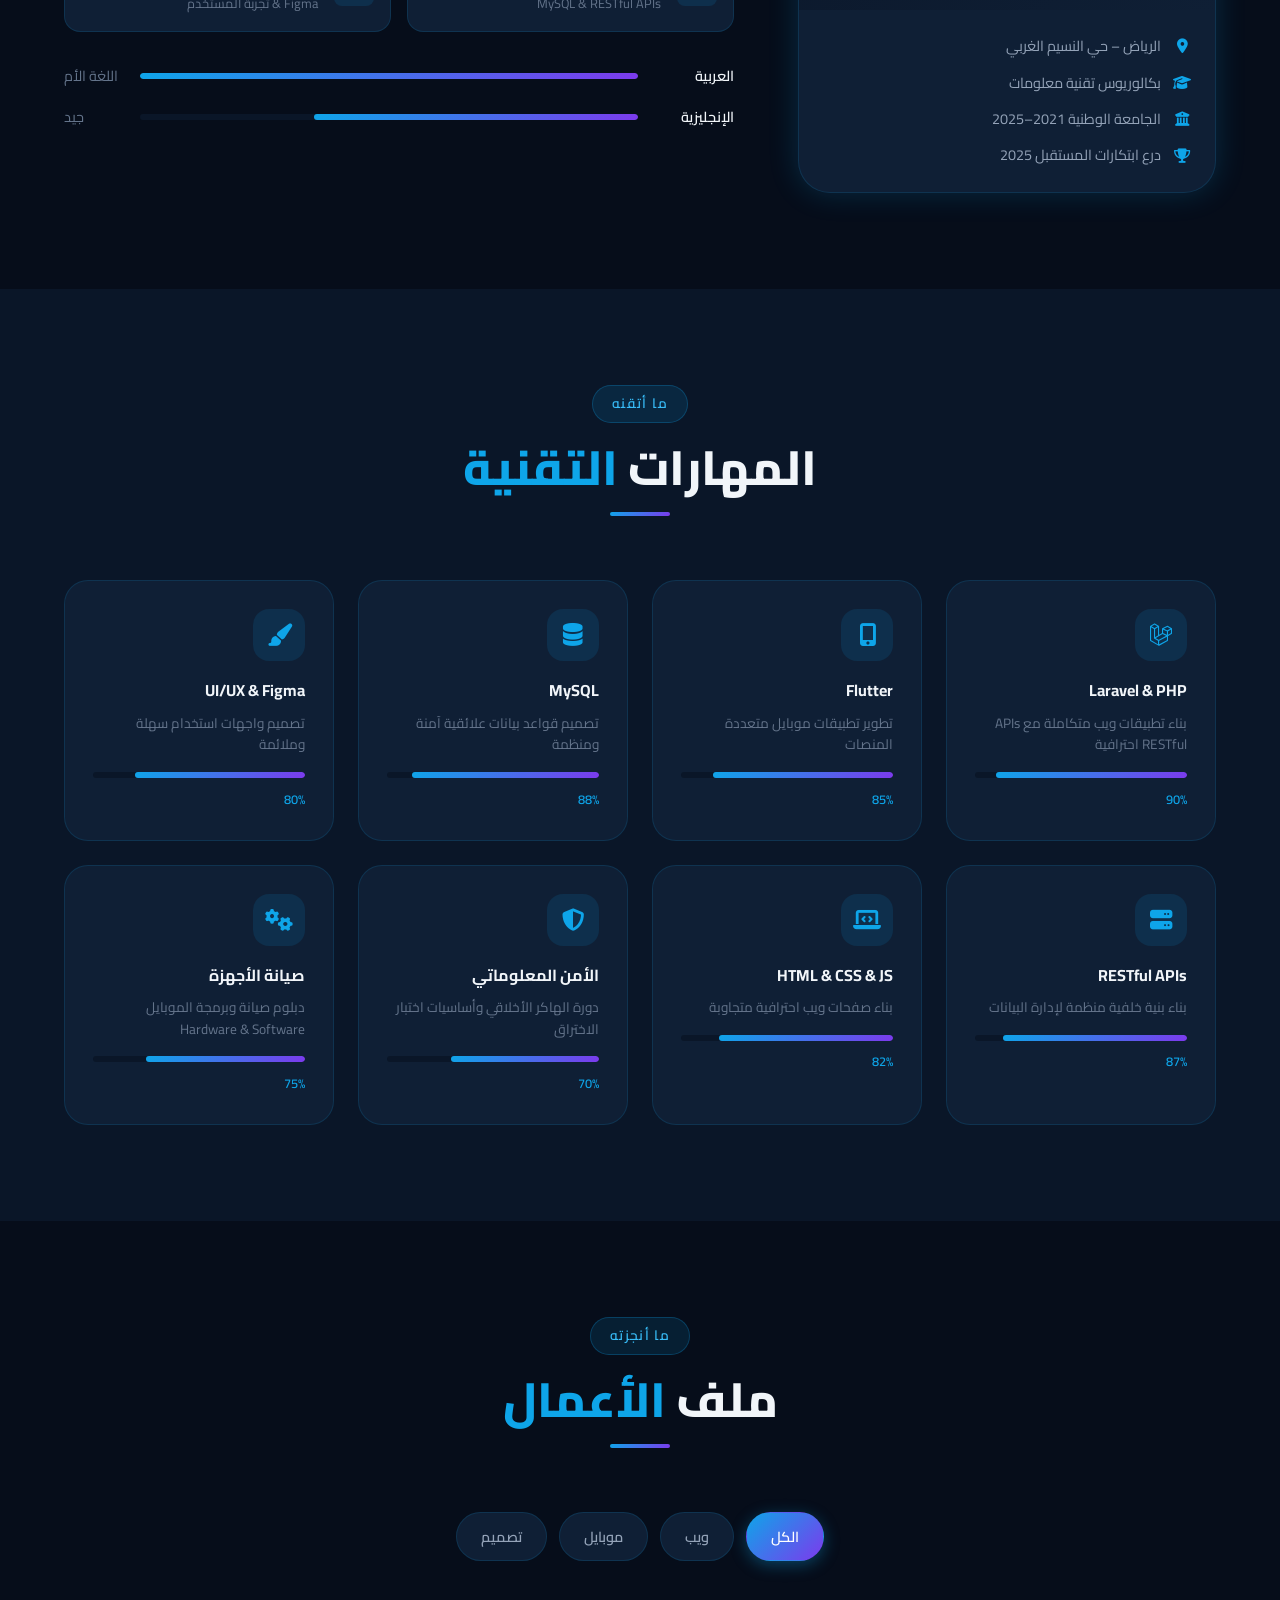
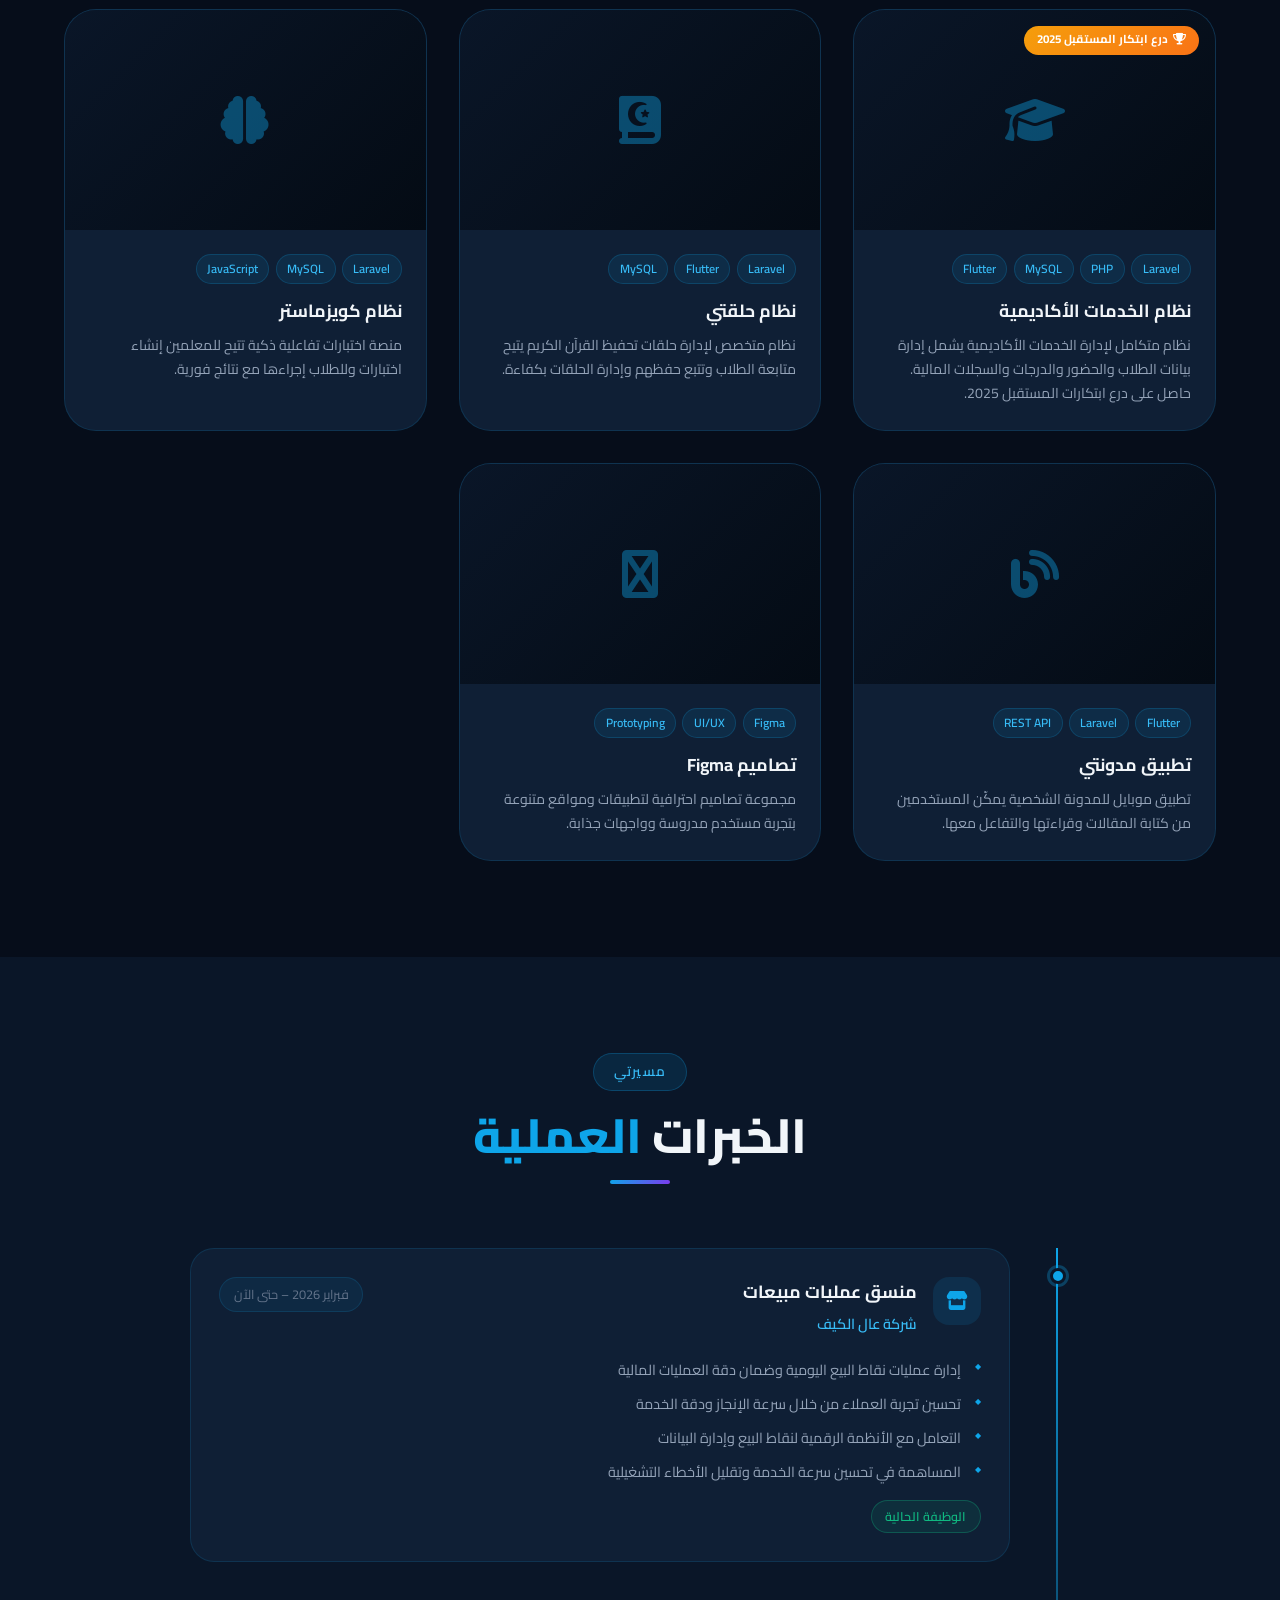
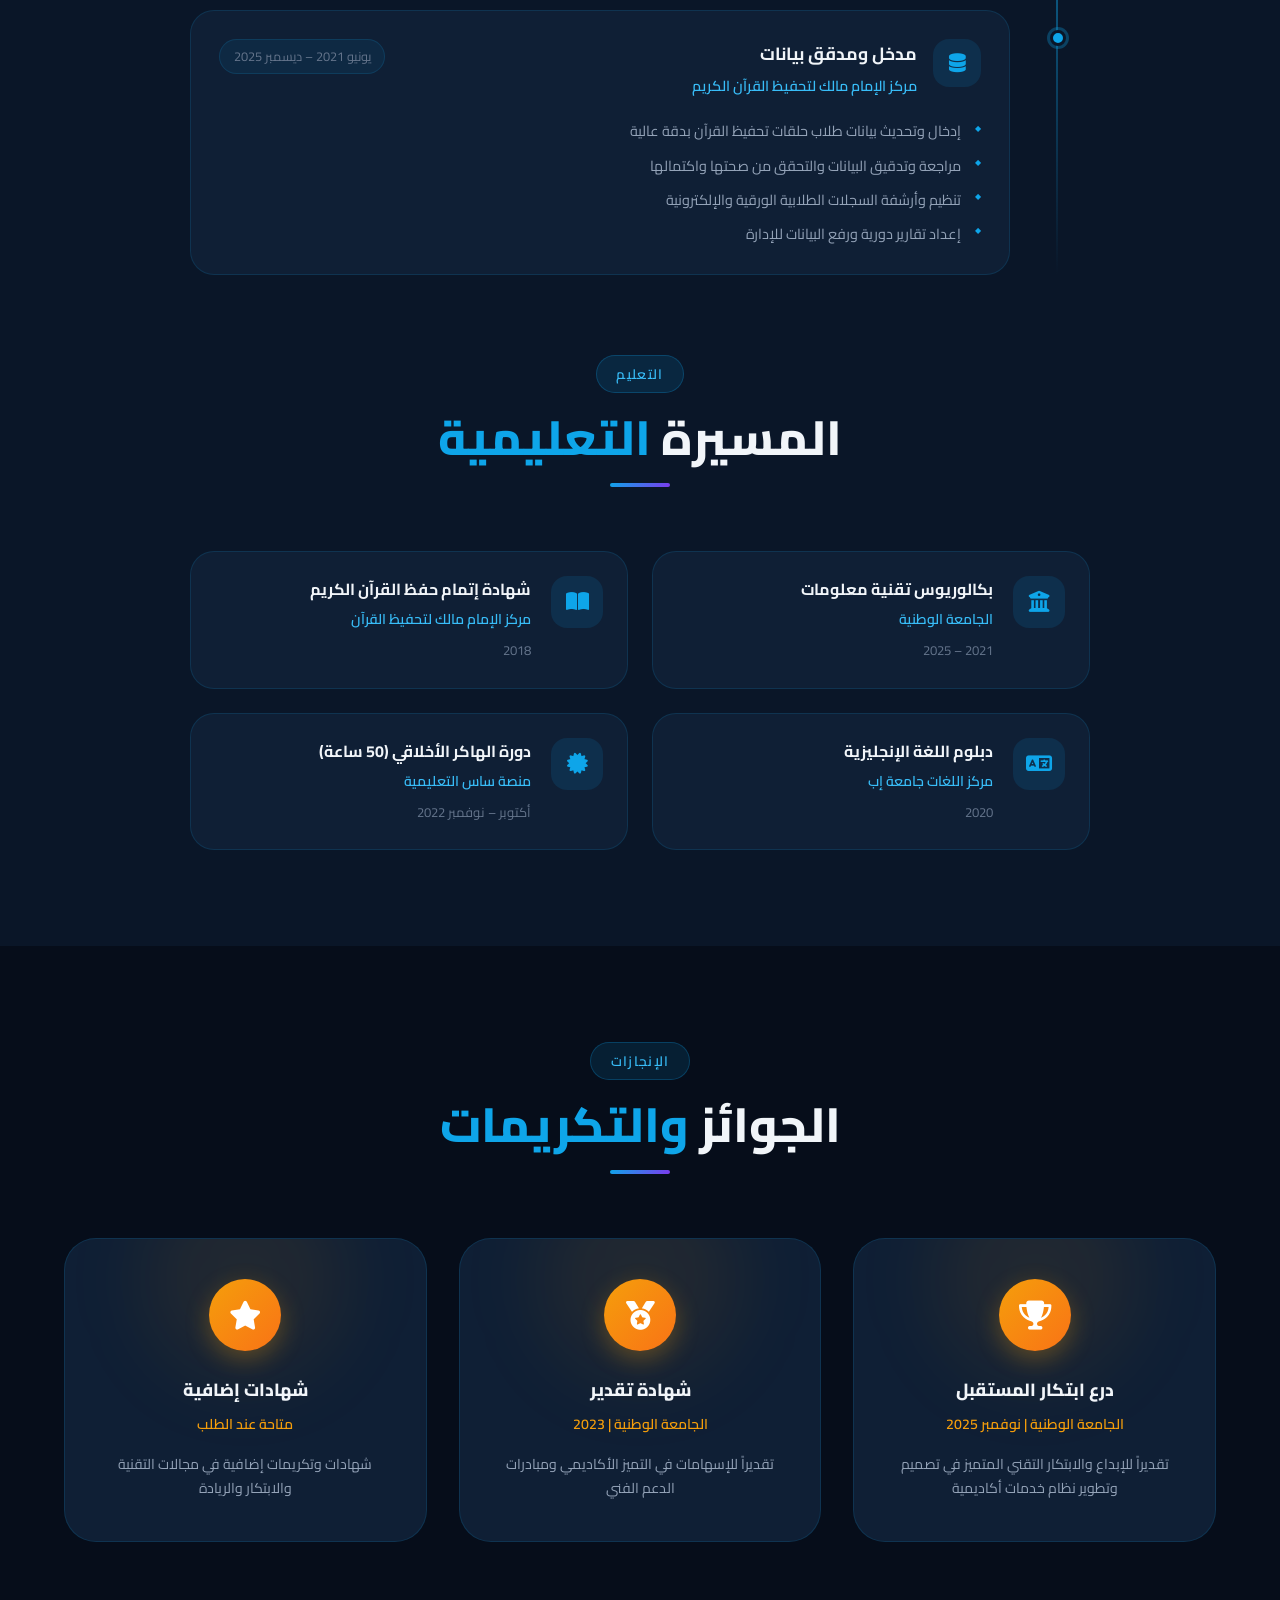
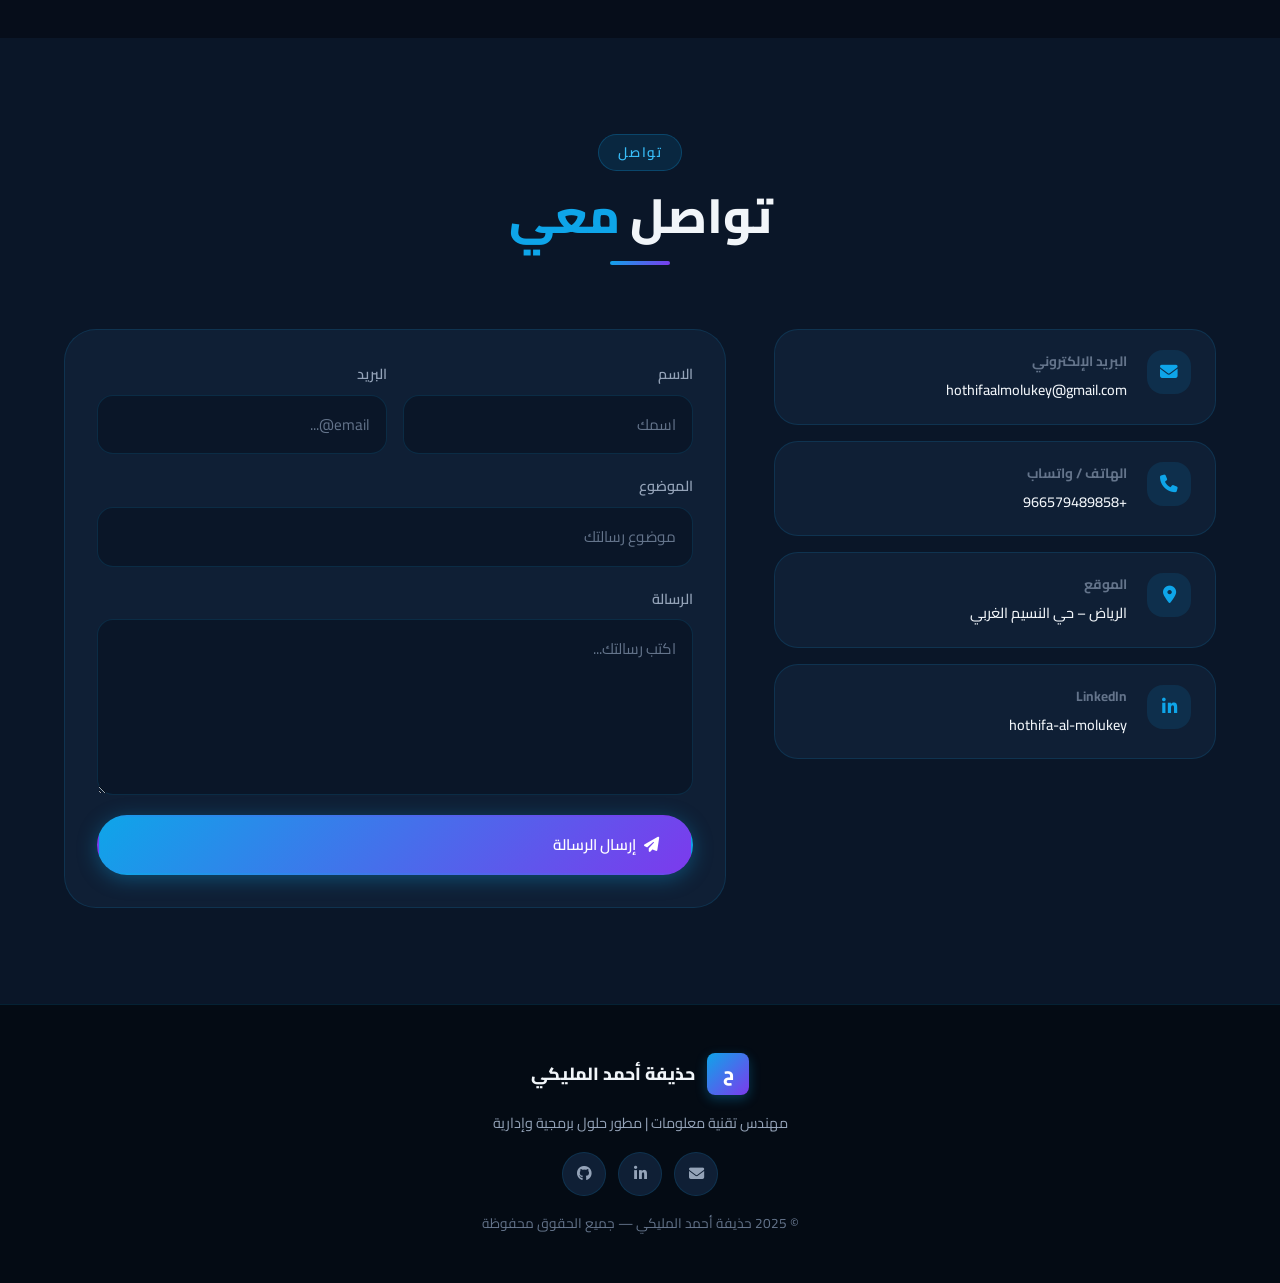
==== commit 54450820: "Add files via upload" ====
--- a/index.html
+++ b/index.html
@@ -23,7 +23,7 @@
 
 <div class="loader" id="loader">
   <div class="loader-inner">
-    <div class="loader-logo">Eng.Hothifa Almolukey</div>
+    <div class="loader-logo">ح.م</div>
     <div class="loader-bar"><div class="loader-progress"></div></div>
     <p class="loader-text">جاري التحميل...</p>
   </div>
@@ -33,7 +33,7 @@
 <nav class="navbar" id="navbar">
   <div class="nav-container">
     <a href="#home" class="nav-logo">
-      <span class="logo-icon">HF</span>
+      <span class="logo-icon">ح</span>
       <span class="logo-text">حذيفة المليكي</span>
     </a>
     <ul class="nav-links" id="navLinks">
@@ -78,7 +78,7 @@
         <a href="#contact"  class="btn btn-outline"><i class="fas fa-envelope"></i> تواصل معي</a>
       </div>
       <div class="hero-socials reveal-up delay-5">
-        <a id="heroEmailLink" href="#" class="social-link" title="البريد"><i class="fas fa-envelope"></i></a>
+        <a id="heroEmailLink" href="mailto:hothifaalmolukey@gmail.com" class="social-link" title="البريد الإلكتروني"><i class="fas fa-envelope"></i></a>
         <a id="heroLinkedIn"  href="#" class="social-link" target="_blank" title="LinkedIn"><i class="fab fa-linkedin-in"></i></a>
         <a href="https://github.com/Hothifa2001" class="social-link" target="_blank" title="GitHub"><i class="fab fa-github"></i></a>
         <a id="heroPhoneLink" href="#" class="social-link" title="الهاتف"><i class="fas fa-phone"></i></a>
@@ -88,7 +88,7 @@
       <div class="profile-card">
         <div class="profile-photo-wrapper">
           <div class="profile-photo" id="profilePhoto">
-            <span class="profile-initials">Eng.hothifa</span>
+            <span class="profile-initials">ح.م</span>
           </div>
           <div class="profile-badge-award"><i class="fas fa-trophy"></i><span>درع الابتكار</span></div>
         </div>
@@ -116,11 +116,11 @@
 <!-- ABOUT -->
 <section class="about section" id="about">
   <div class="container">
-    <!-- <div class="section-header reveal-up">
+    <div class="section-header reveal-up">
       <span class="section-tag">من أنا</span>
       <h2 class="section-title">نبذة <span class="accent">عني</span></h2>
       <div class="section-line"></div>
-    </div> -->
+    </div>
     <div class="about-grid">
       <div class="about-image-col reveal-right">
         <div class="about-image-card">
@@ -261,12 +261,12 @@
 <footer class="footer">
   <div class="container">
     <div class="footer-content">
-      <div class="footer-brand"><span class="logo-icon">HF</span> <span id="footerName">حذيفة أحمد المليكي</span></div>
+      <div class="footer-brand"><span class="logo-icon">ح</span> <span id="footerName">حذيفة أحمد المليكي</span></div>
       <p class="footer-tagline" id="footerTitle">مهندس تقنية معلومات</p>
       <div class="footer-socials">
-        <a href="hothifaalmolukey@gmail.com" class="social-link"><i class="fas fa-envelope"></i></a>
-        <a id="footerLinkedIn" href="#" target="_blank" class="social-link"><i class="fab fa-linkedin-in"></i></a>
-        <a href="https://github.com/Hothifa2001" target="_blank" class="social-link"><i class="fab fa-github"></i></a>
+        <a href="mailto:hothifaalmolukey@gmail.com" class="social-link" title="البريد الإلكتروني"><i class="fas fa-envelope"></i></a>
+        <a id="footerLinkedIn" href="#" target="_blank" class="social-link" title="LinkedIn"><i class="fab fa-linkedin-in"></i></a>
+        <a href="https://github.com/Hothifa2001" target="_blank" class="social-link" title="GitHub"><i class="fab fa-github"></i></a>
       </div>
       <p class="footer-copy">© 2025 حذيفة أحمد المليكي — جميع الحقوق محفوظة</p>
     </div>
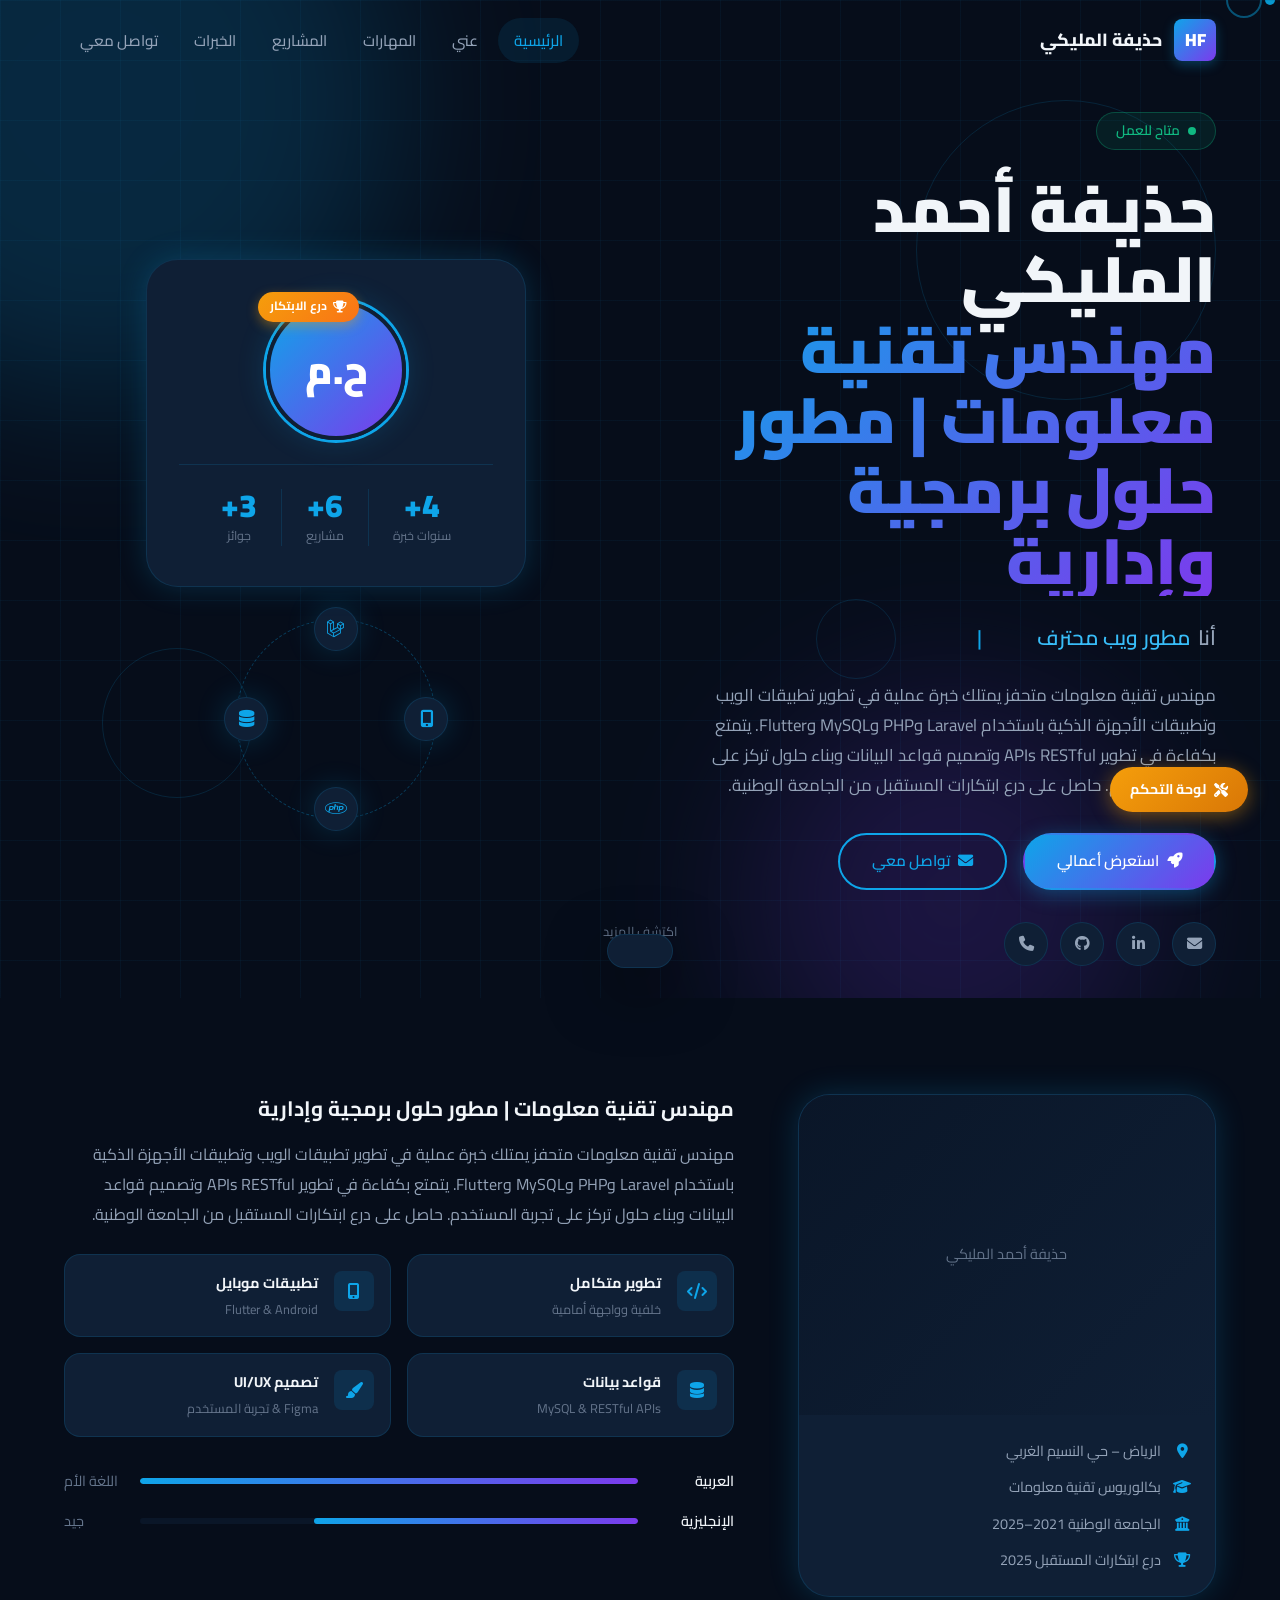
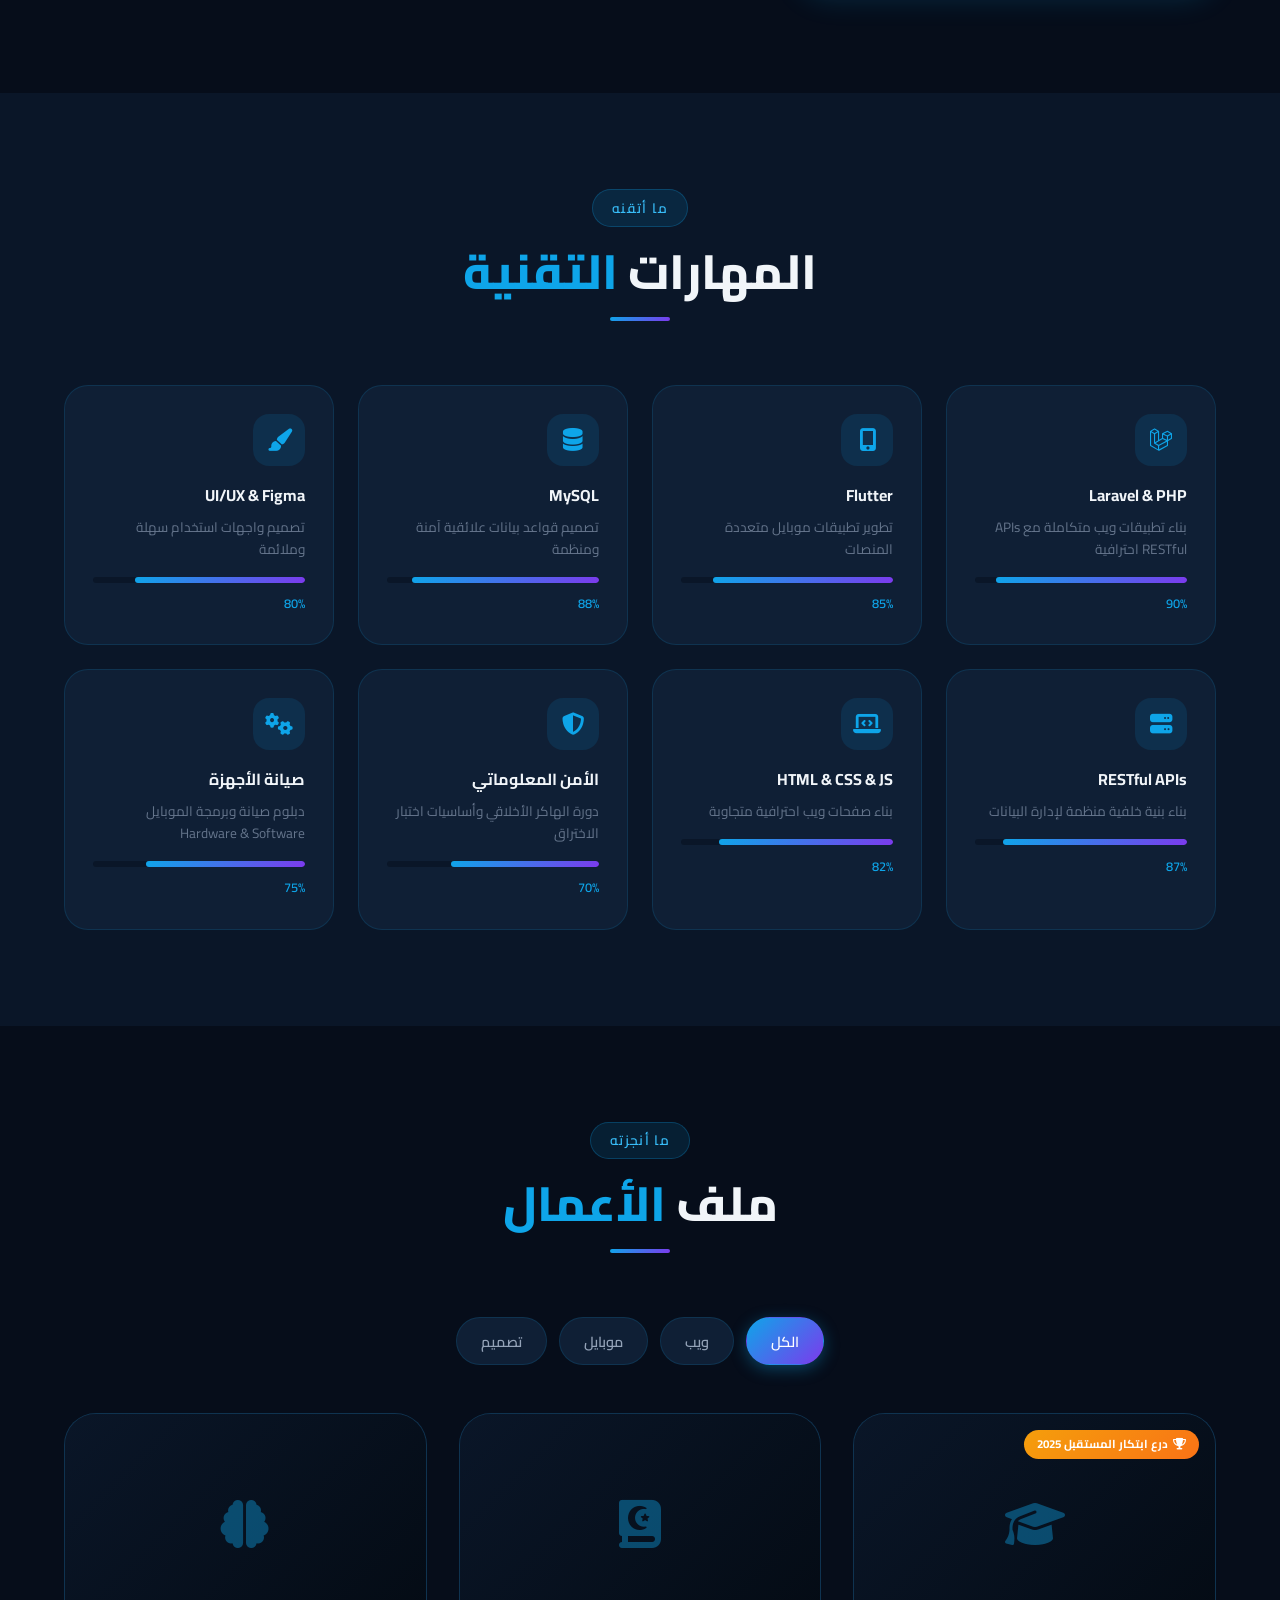
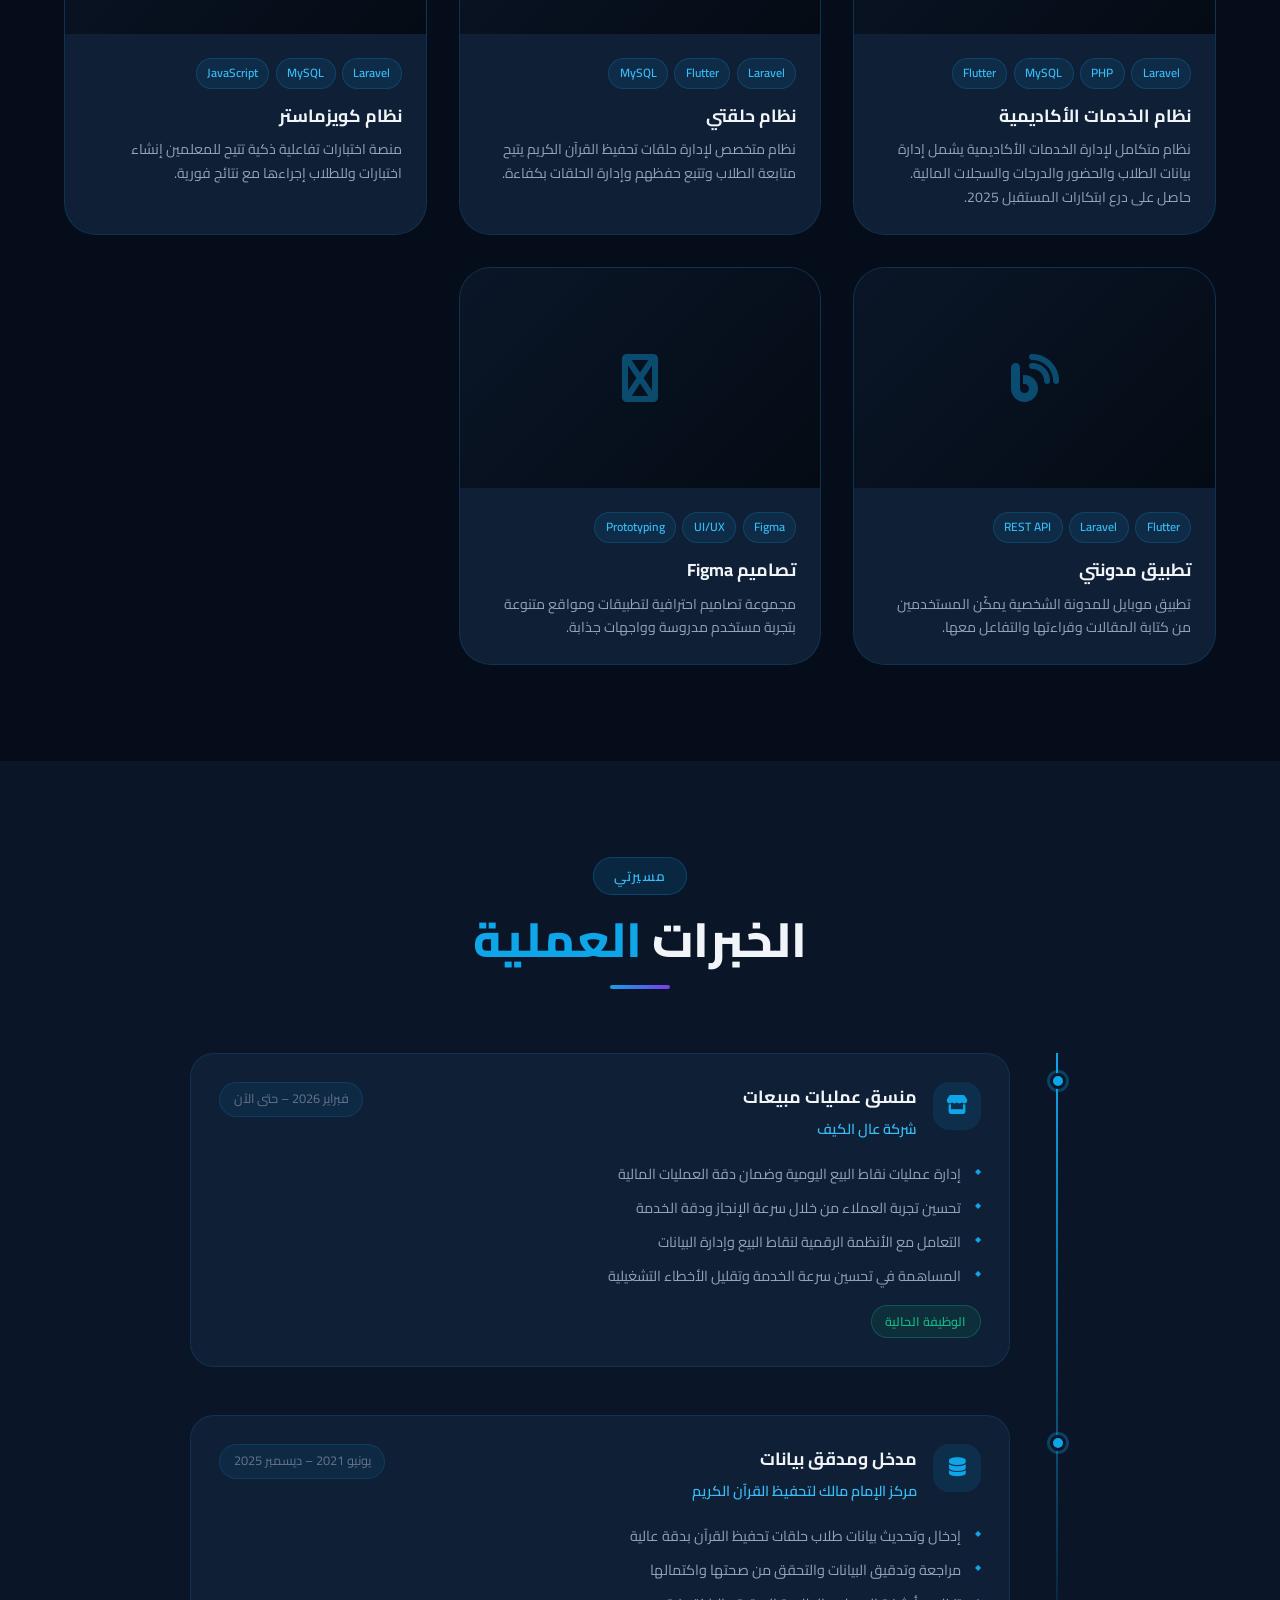
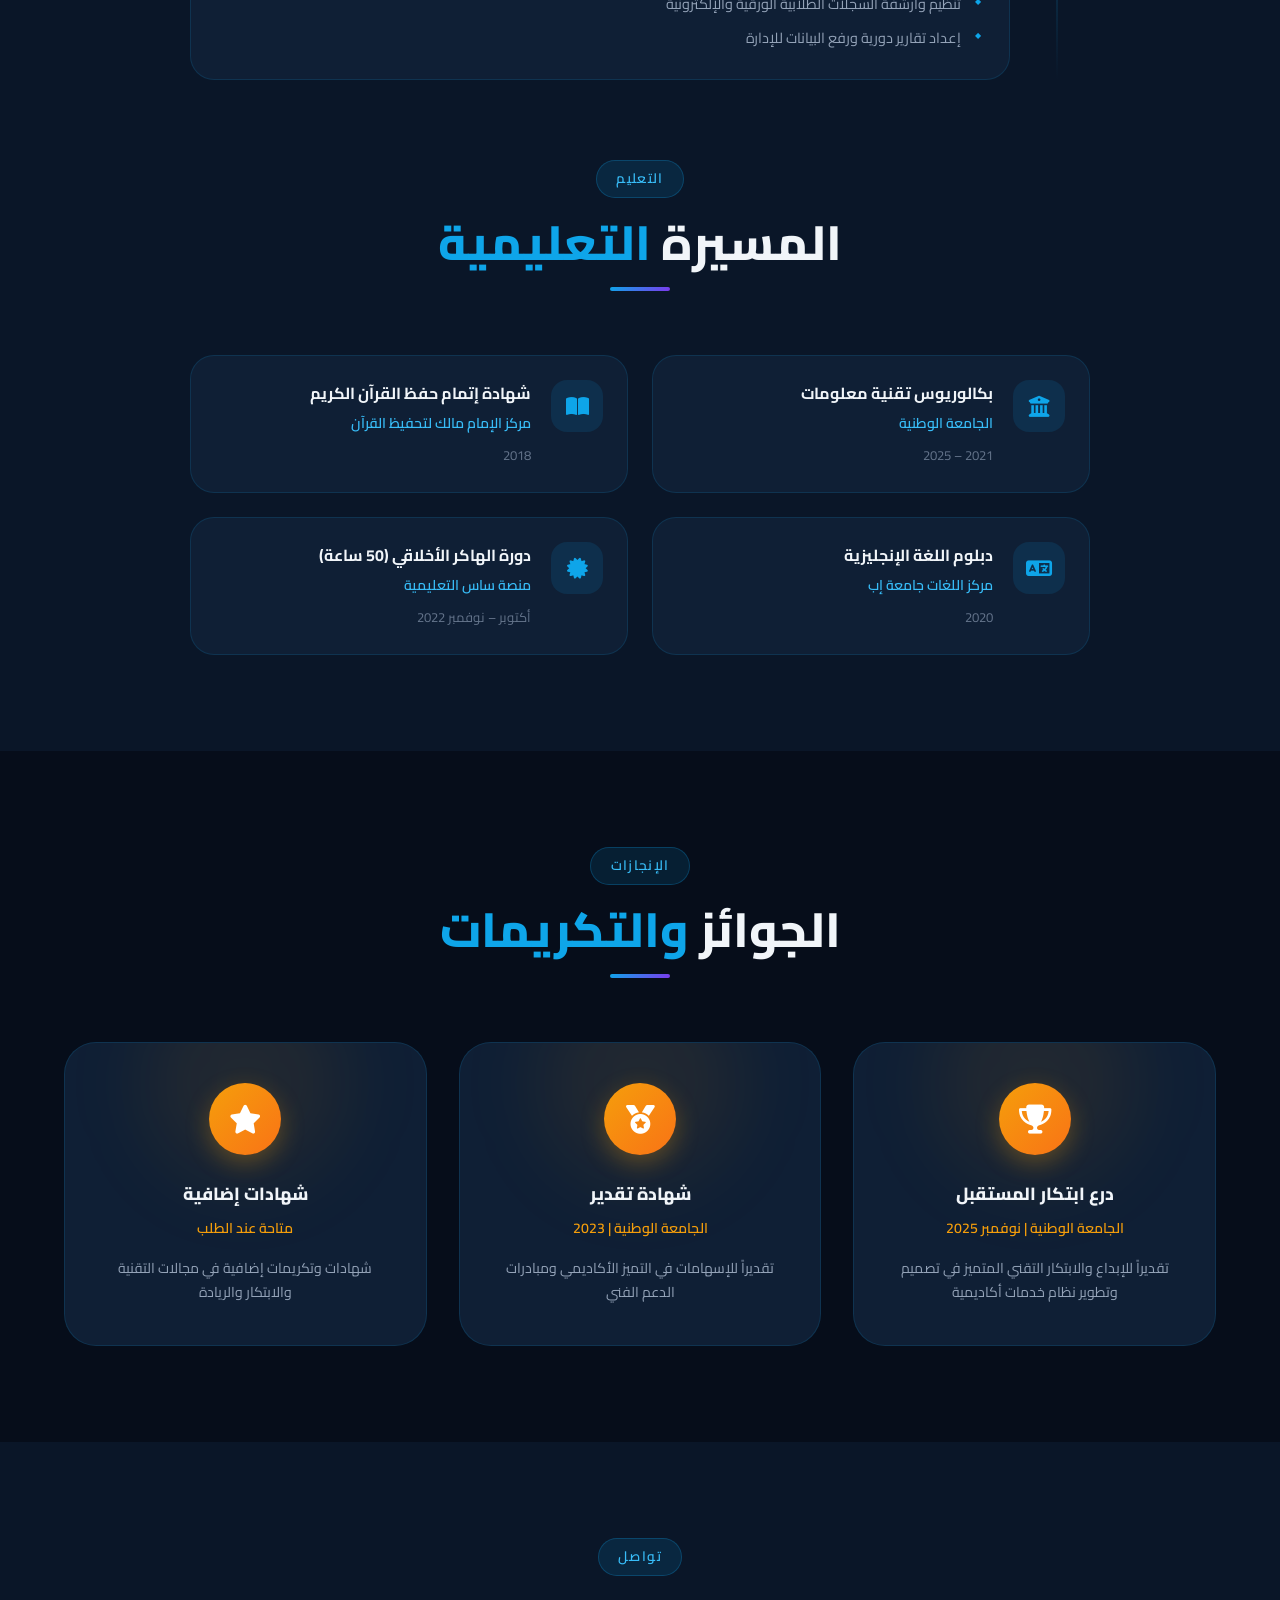
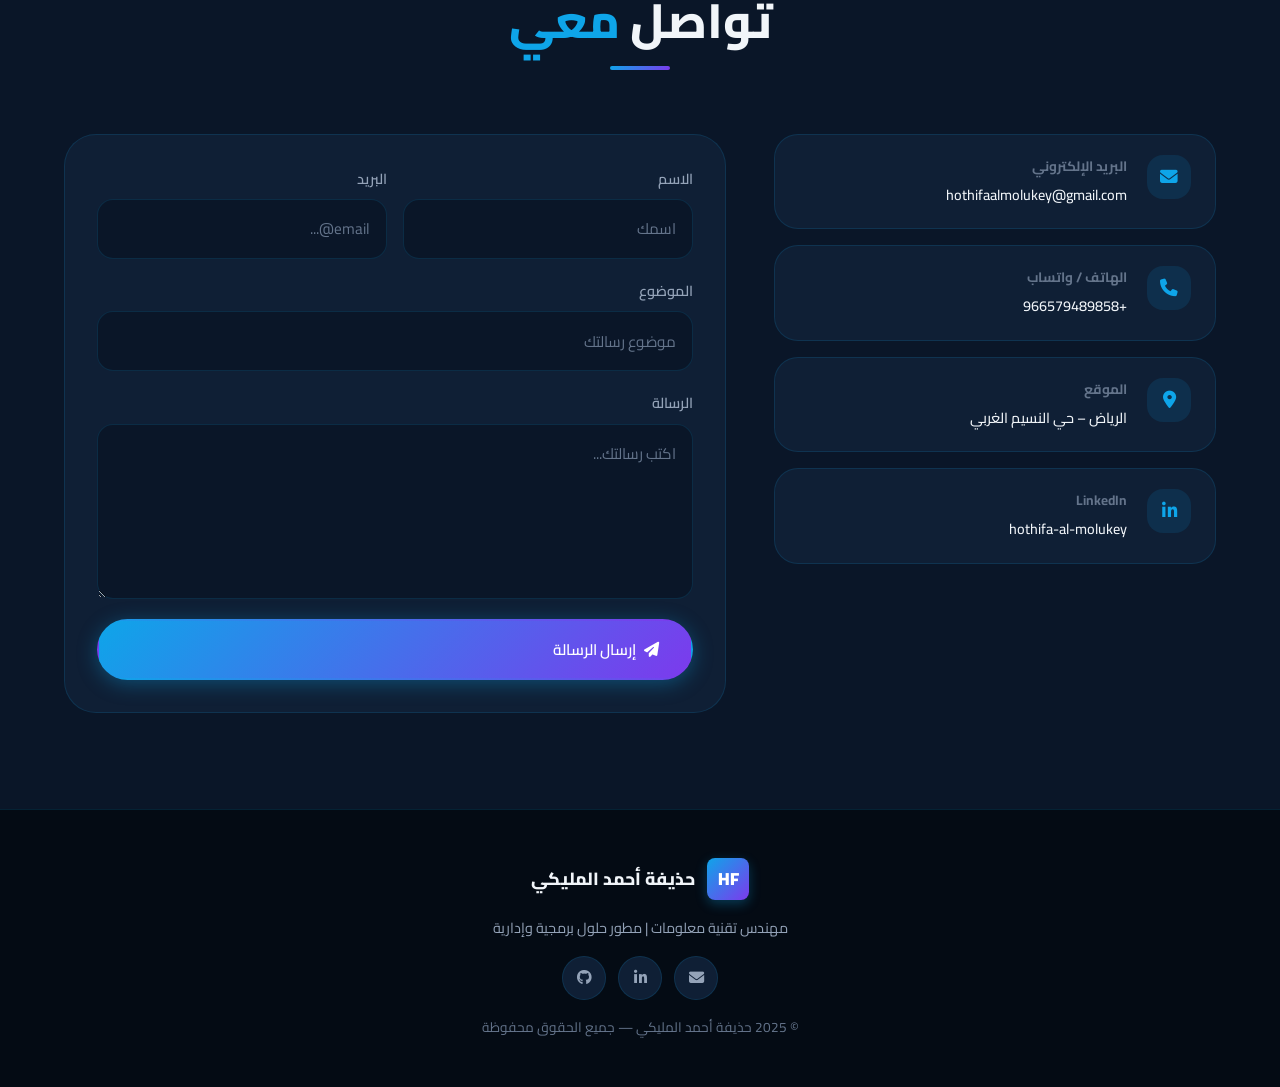
==== commit f5cca826: "Update index.html" ====
--- a/index.html
+++ b/index.html
@@ -23,7 +23,7 @@
 
 <div class="loader" id="loader">
   <div class="loader-inner">
-    <div class="loader-logo">ح.م</div>
+    <div class="loader-logo">م.حذيفة المليكي</div>
     <div class="loader-bar"><div class="loader-progress"></div></div>
     <p class="loader-text">جاري التحميل...</p>
   </div>
@@ -33,7 +33,7 @@
 <nav class="navbar" id="navbar">
   <div class="nav-container">
     <a href="#home" class="nav-logo">
-      <span class="logo-icon">ح</span>
+      <span class="logo-icon">HF</span>
       <span class="logo-text">حذيفة المليكي</span>
     </a>
     <ul class="nav-links" id="navLinks">
@@ -116,11 +116,11 @@
 <!-- ABOUT -->
 <section class="about section" id="about">
   <div class="container">
-    <div class="section-header reveal-up">
+    <!-- <div class="section-header reveal-up">
       <span class="section-tag">من أنا</span>
       <h2 class="section-title">نبذة <span class="accent">عني</span></h2>
       <div class="section-line"></div>
-    </div>
+    </div> -->
     <div class="about-grid">
       <div class="about-image-col reveal-right">
         <div class="about-image-card">
@@ -261,7 +261,7 @@
 <footer class="footer">
   <div class="container">
     <div class="footer-content">
-      <div class="footer-brand"><span class="logo-icon">ح</span> <span id="footerName">حذيفة أحمد المليكي</span></div>
+      <div class="footer-brand"><span class="logo-icon">HF</span> <span id="footerName">حذيفة أحمد المليكي</span></div>
       <p class="footer-tagline" id="footerTitle">مهندس تقنية معلومات</p>
       <div class="footer-socials">
         <a href="mailto:hothifaalmolukey@gmail.com" class="social-link" title="البريد الإلكتروني"><i class="fas fa-envelope"></i></a>
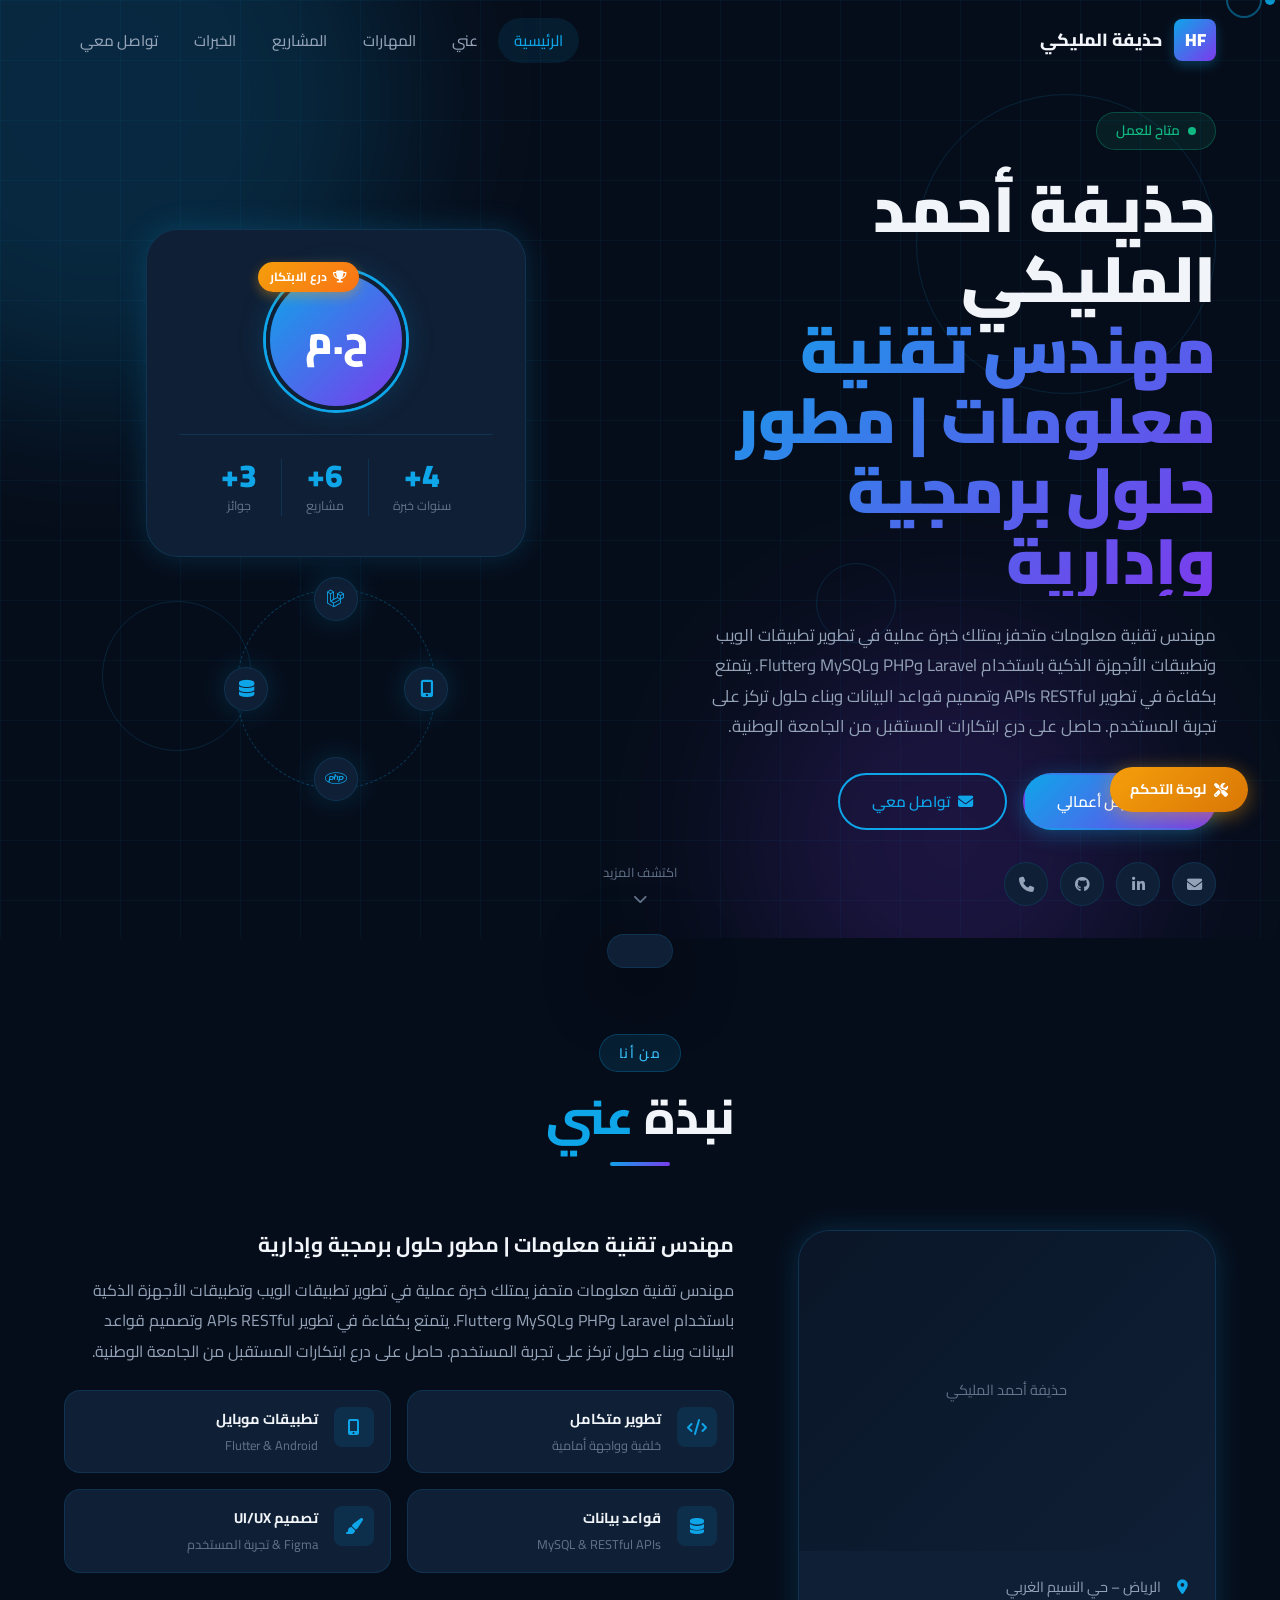
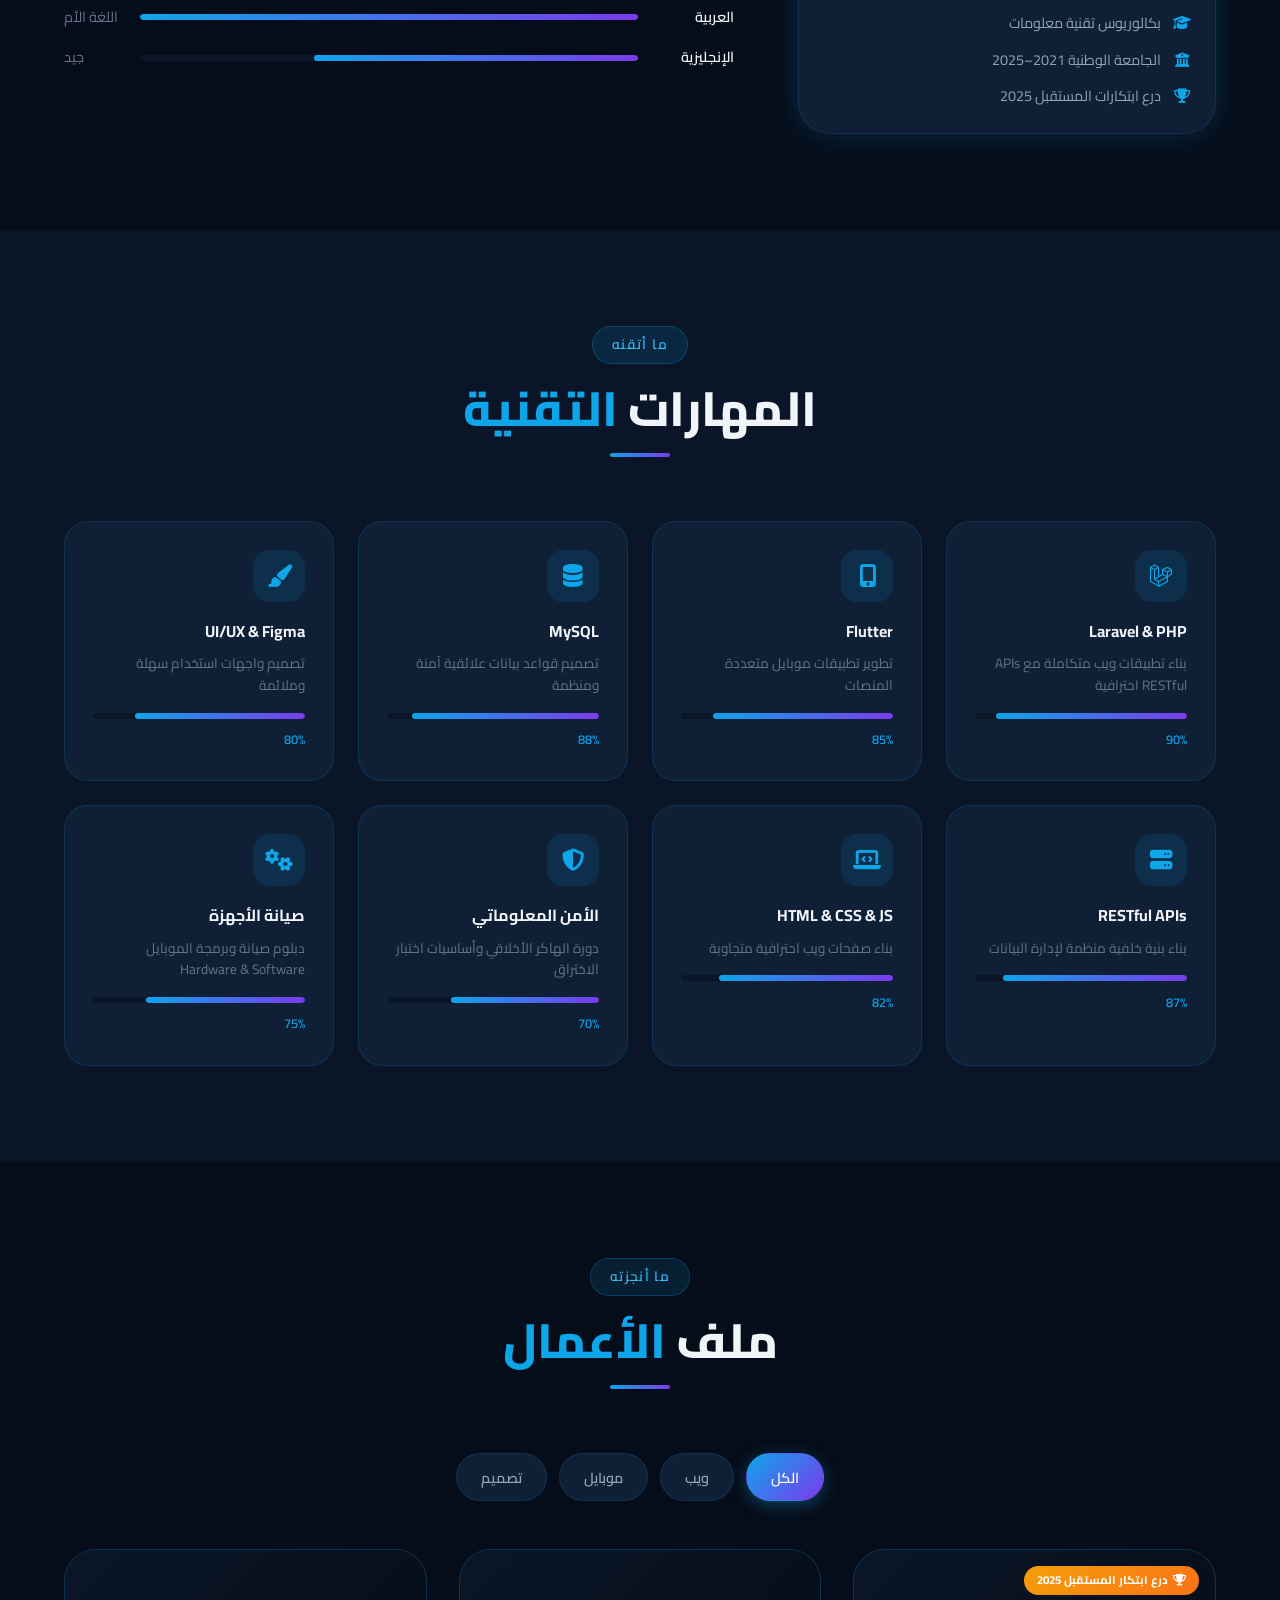
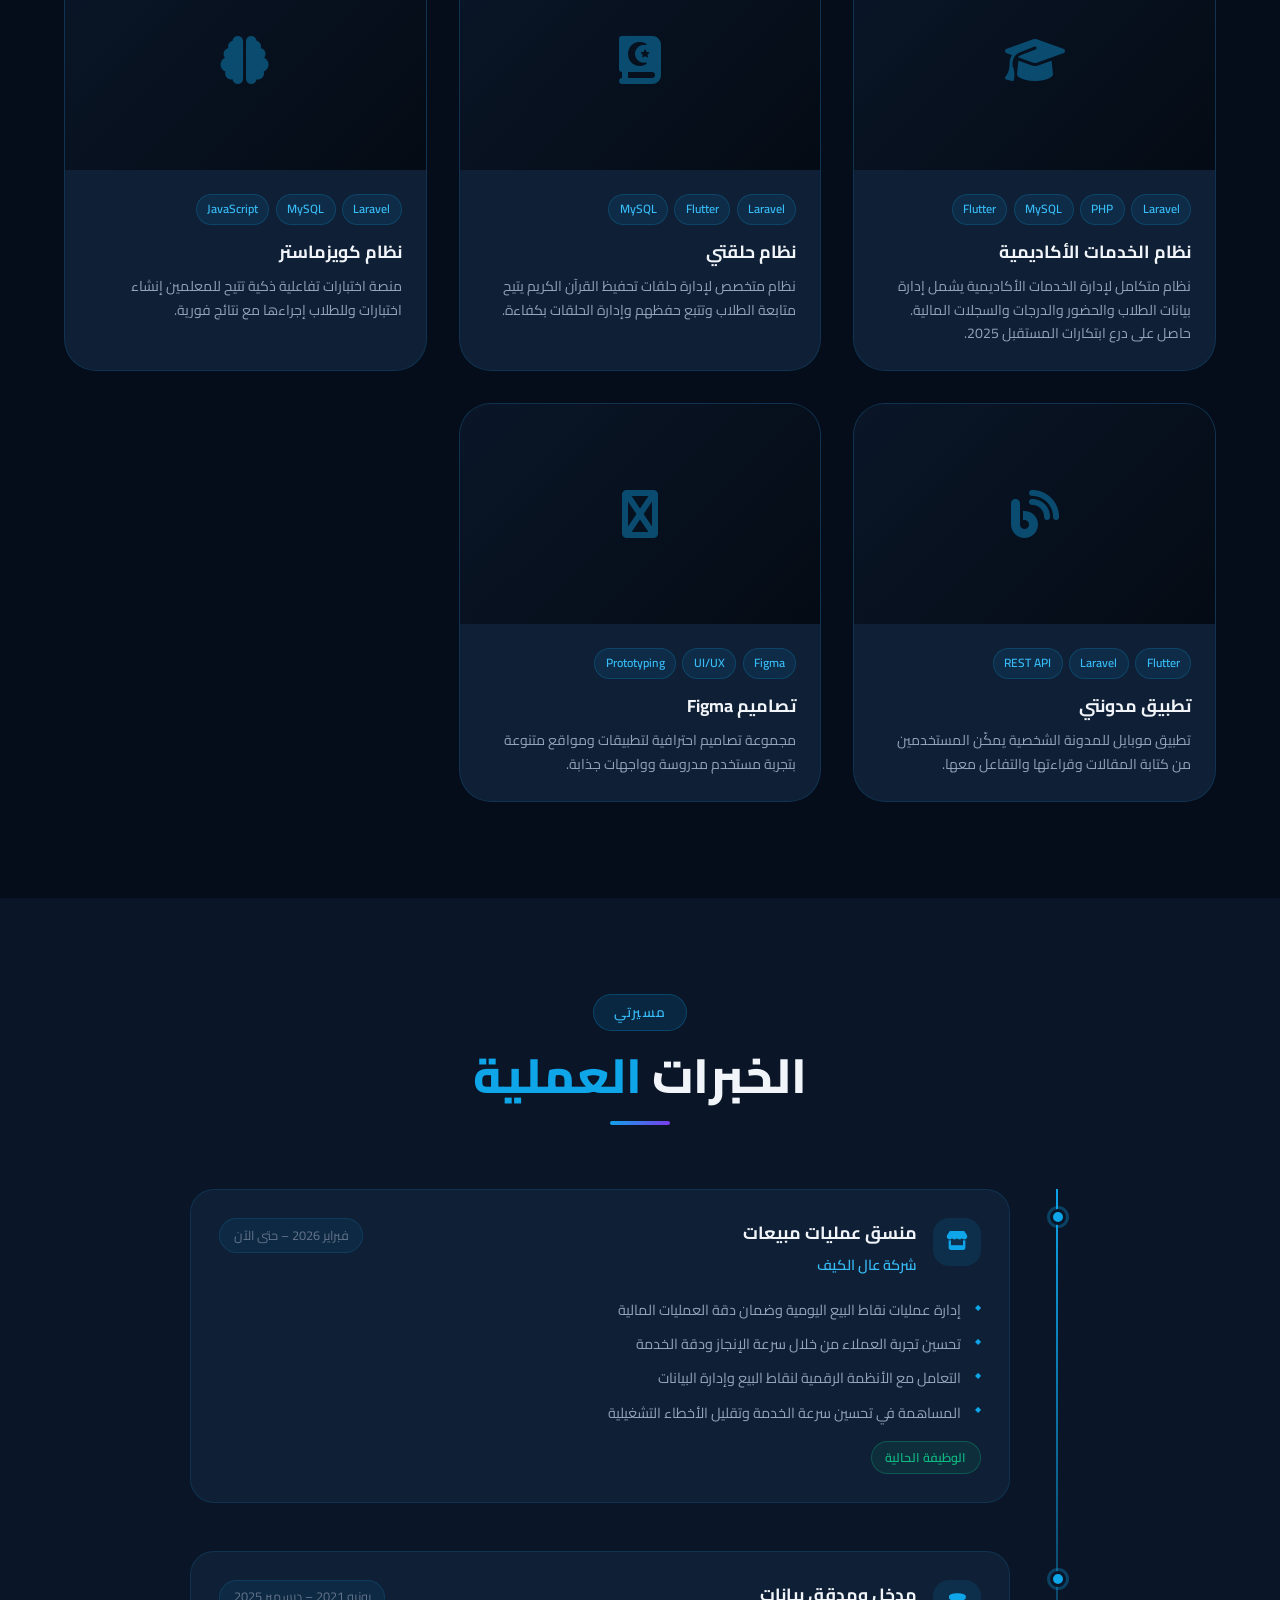
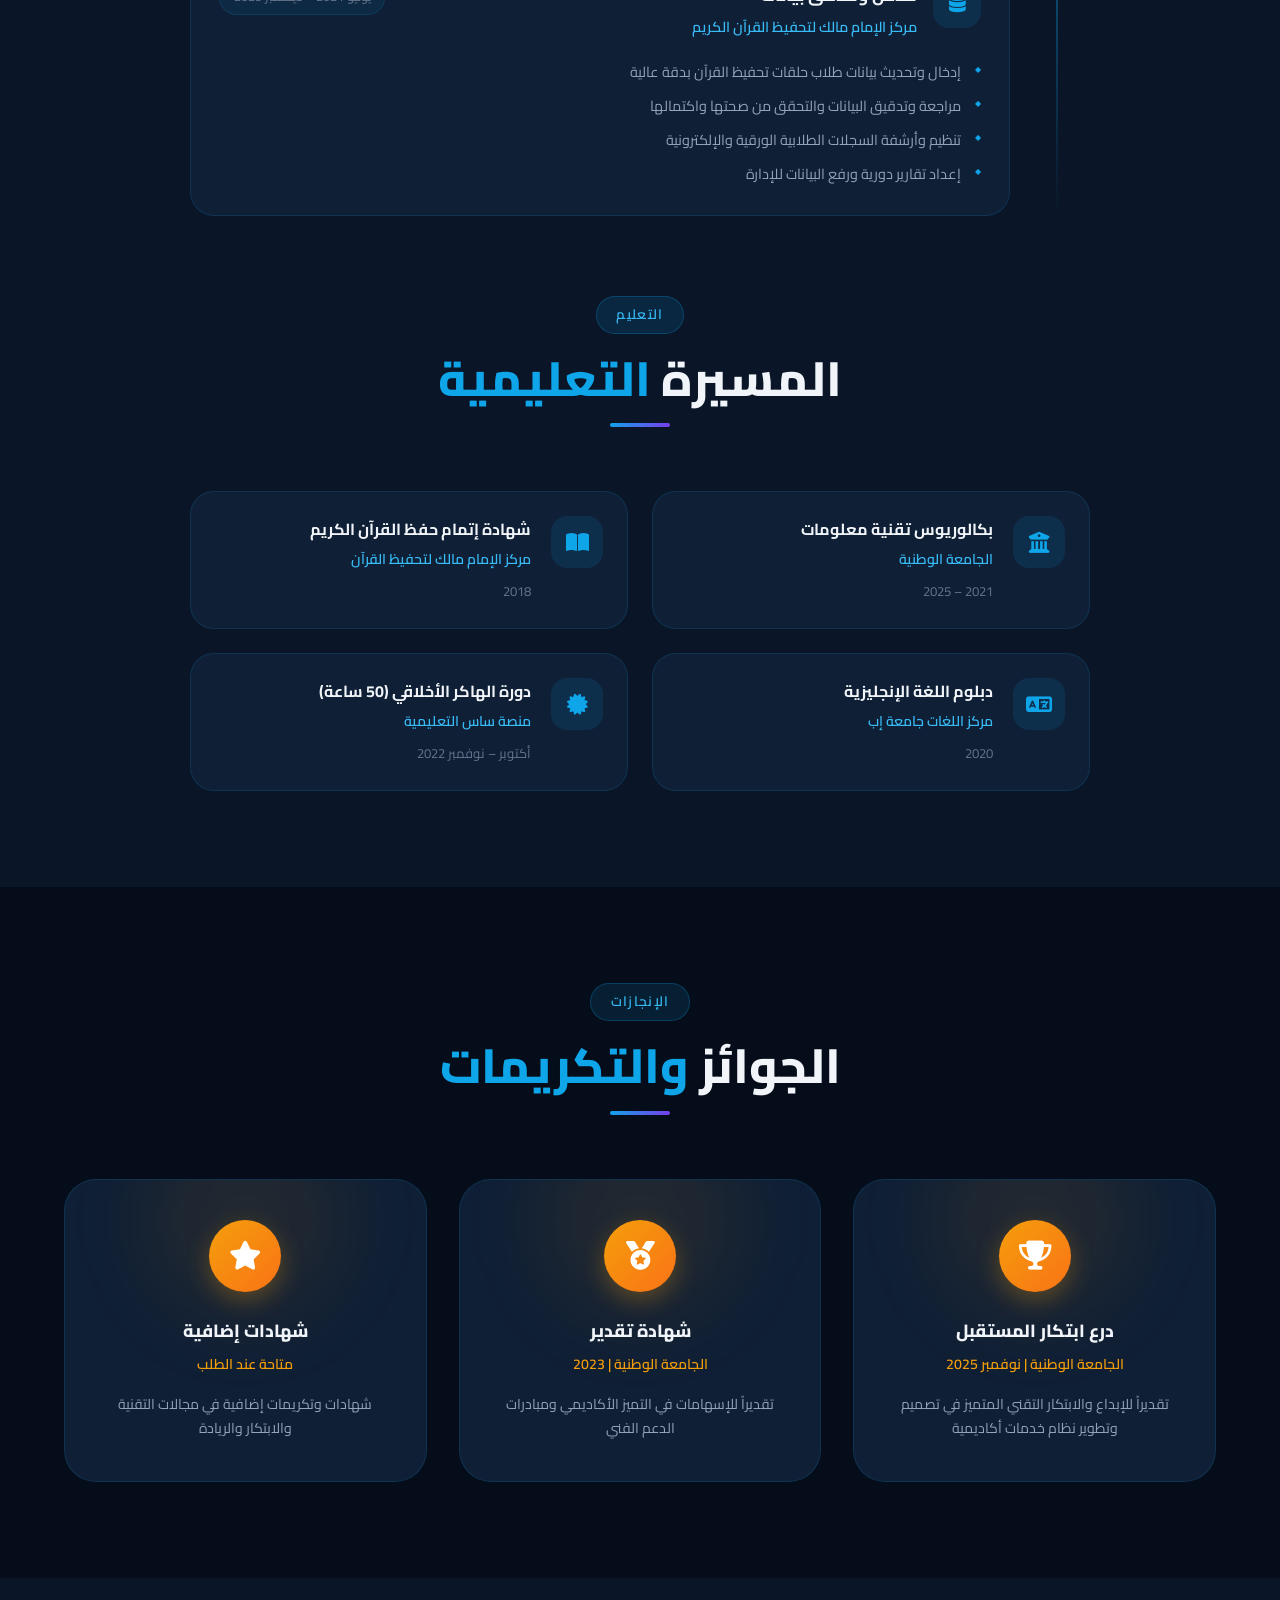
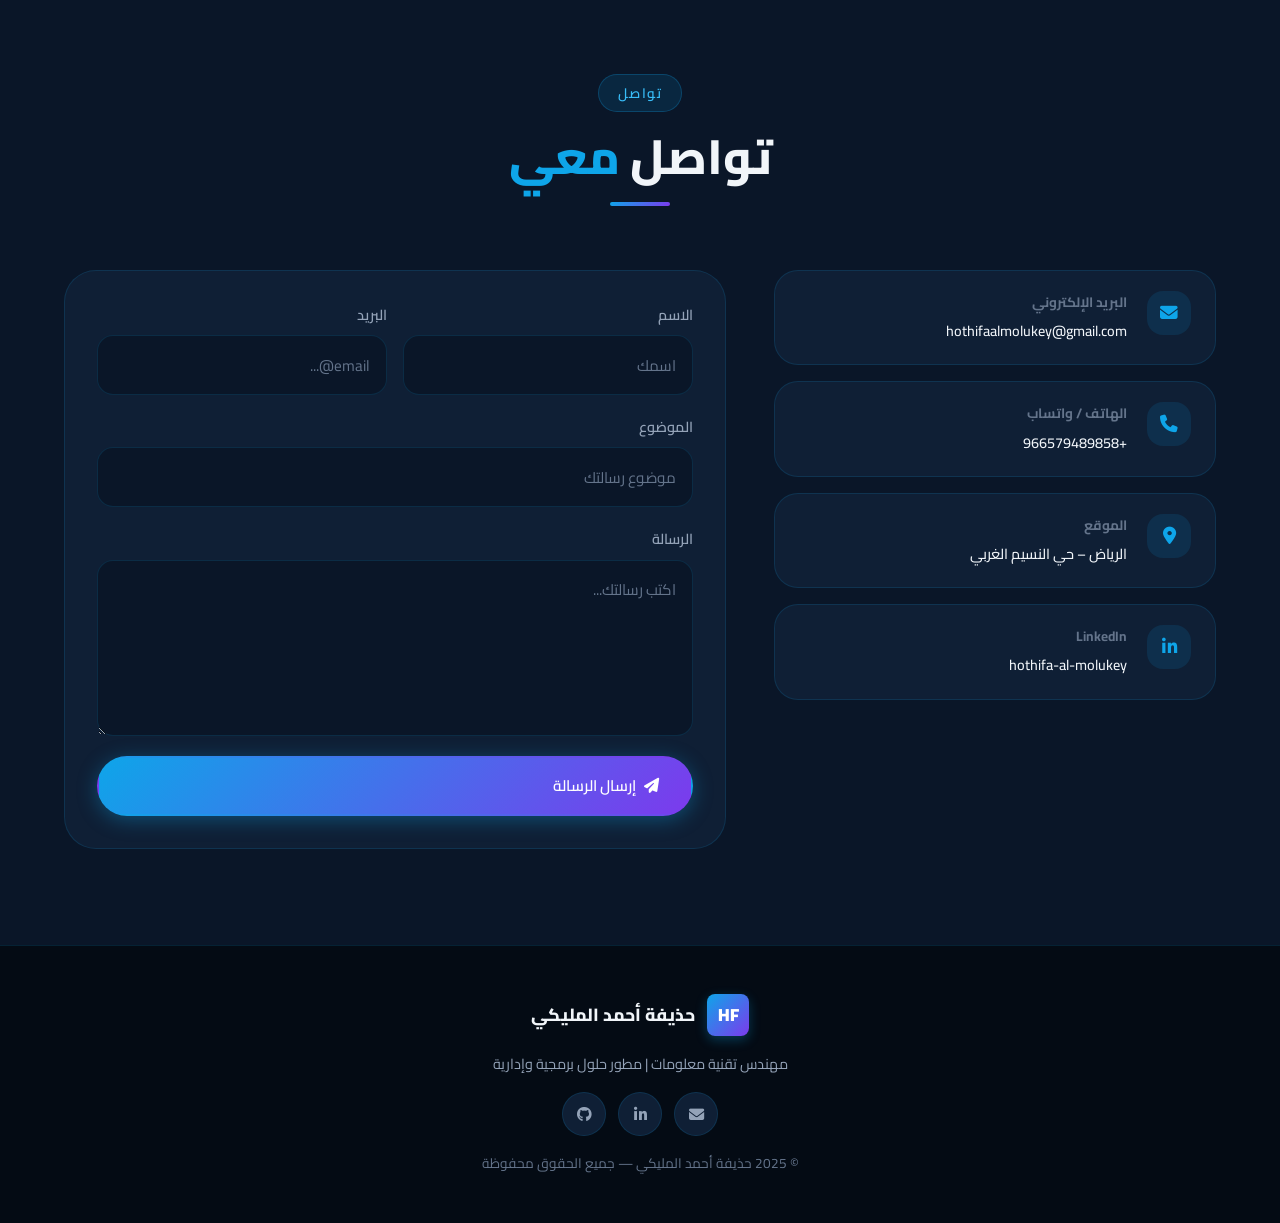
==== commit 51fe30c4: "Update index.html" ====
--- a/index.html
+++ b/index.html
@@ -67,11 +67,11 @@
         <span id="heroName">حذيفة أحمد المليكي</span><br/>
         <span class="title-accent" id="heroTitle">مهندس تقنية معلومات</span>
       </h1>
-      <div class="hero-role reveal-up delay-2">
+      <!-- <div class="hero-role reveal-up delay-2">
         <span class="role-prefix">أنا</span>
         <span class="role-text" id="typedText"></span>
         <span class="role-cursor">|</span>
-      </div>
+      </div> -->
       <p class="hero-desc reveal-up delay-3" id="heroBio">مهندس تقنية معلومات متحفز...</p>
       <div class="hero-actions reveal-up delay-4">
         <a href="#projects" class="btn btn-primary"><i class="fas fa-rocket"></i> استعرض أعمالي</a>
@@ -116,11 +116,11 @@
 <!-- ABOUT -->
 <section class="about section" id="about">
   <div class="container">
-    <!-- <div class="section-header reveal-up">
+    <div class="section-header reveal-up">
       <span class="section-tag">من أنا</span>
       <h2 class="section-title">نبذة <span class="accent">عني</span></h2>
       <div class="section-line"></div>
-    </div> -->
+    </div>
     <div class="about-grid">
       <div class="about-image-col reveal-right">
         <div class="about-image-card">
